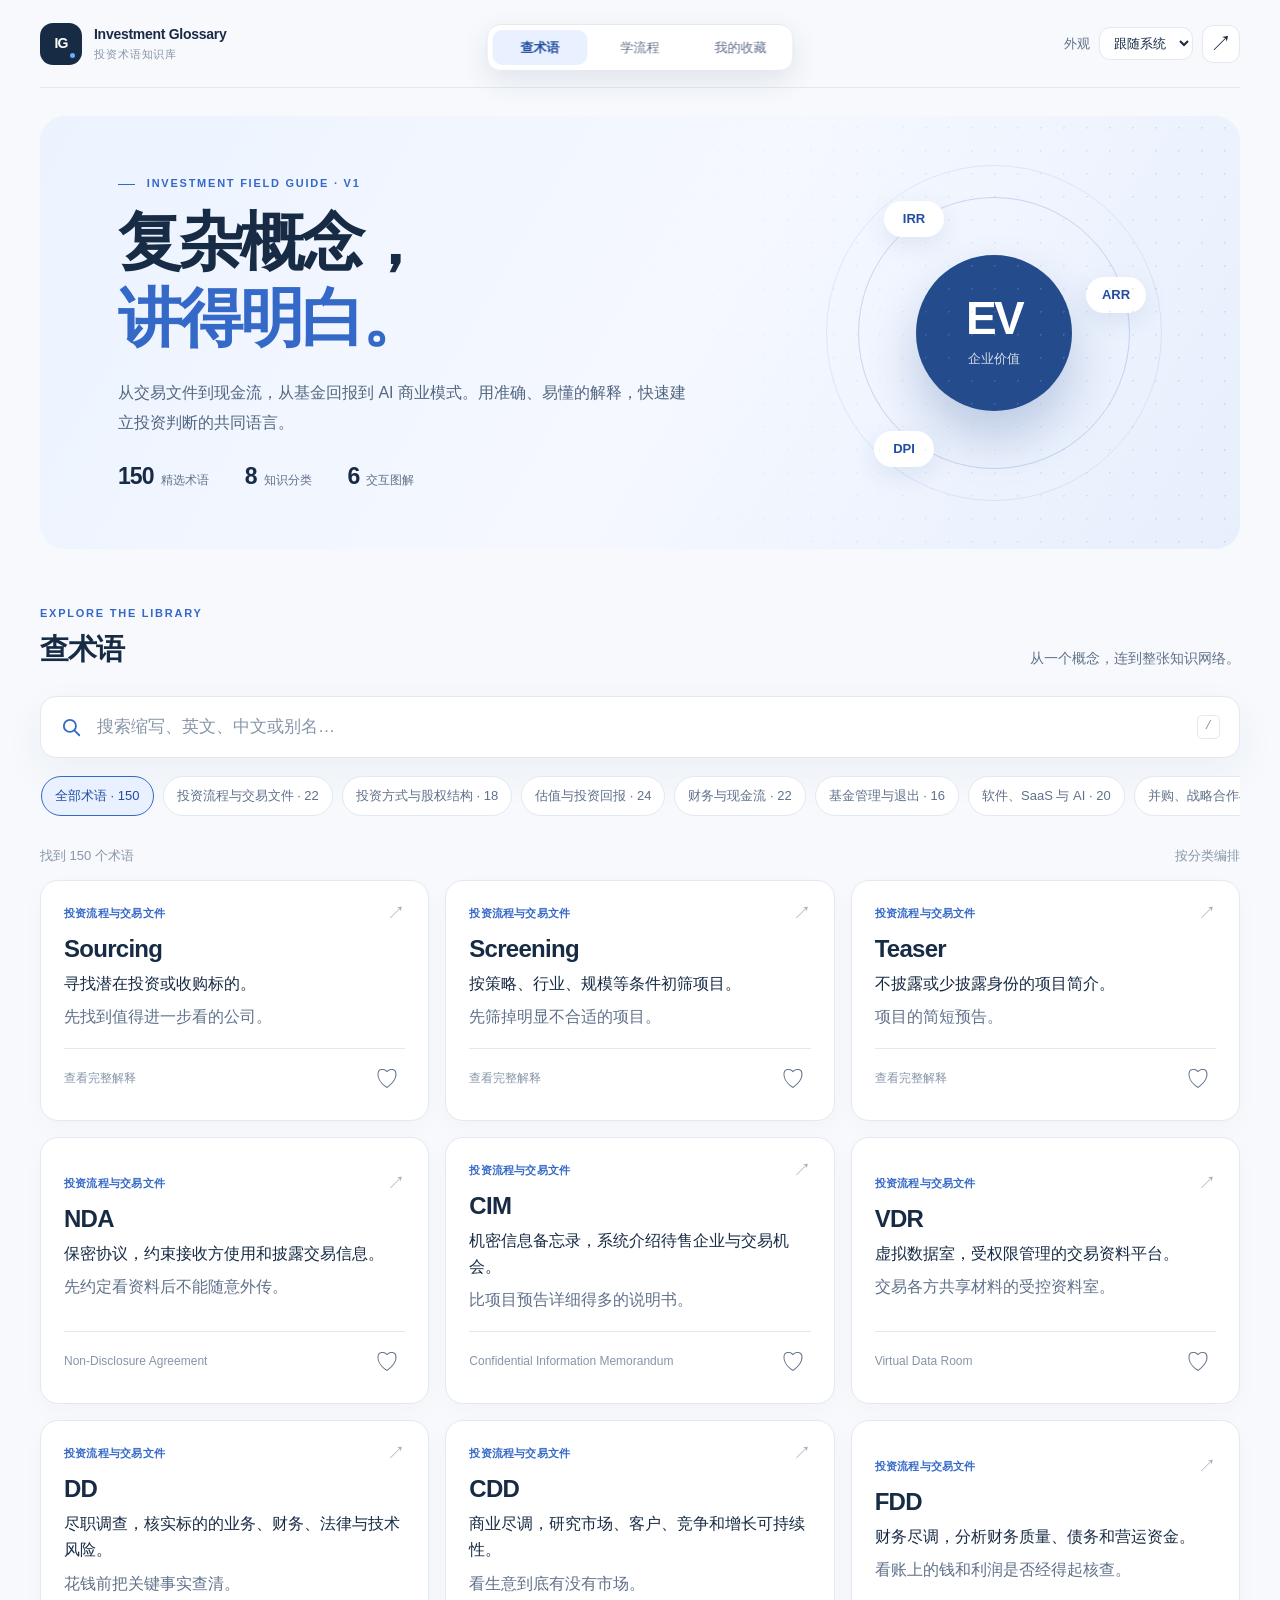
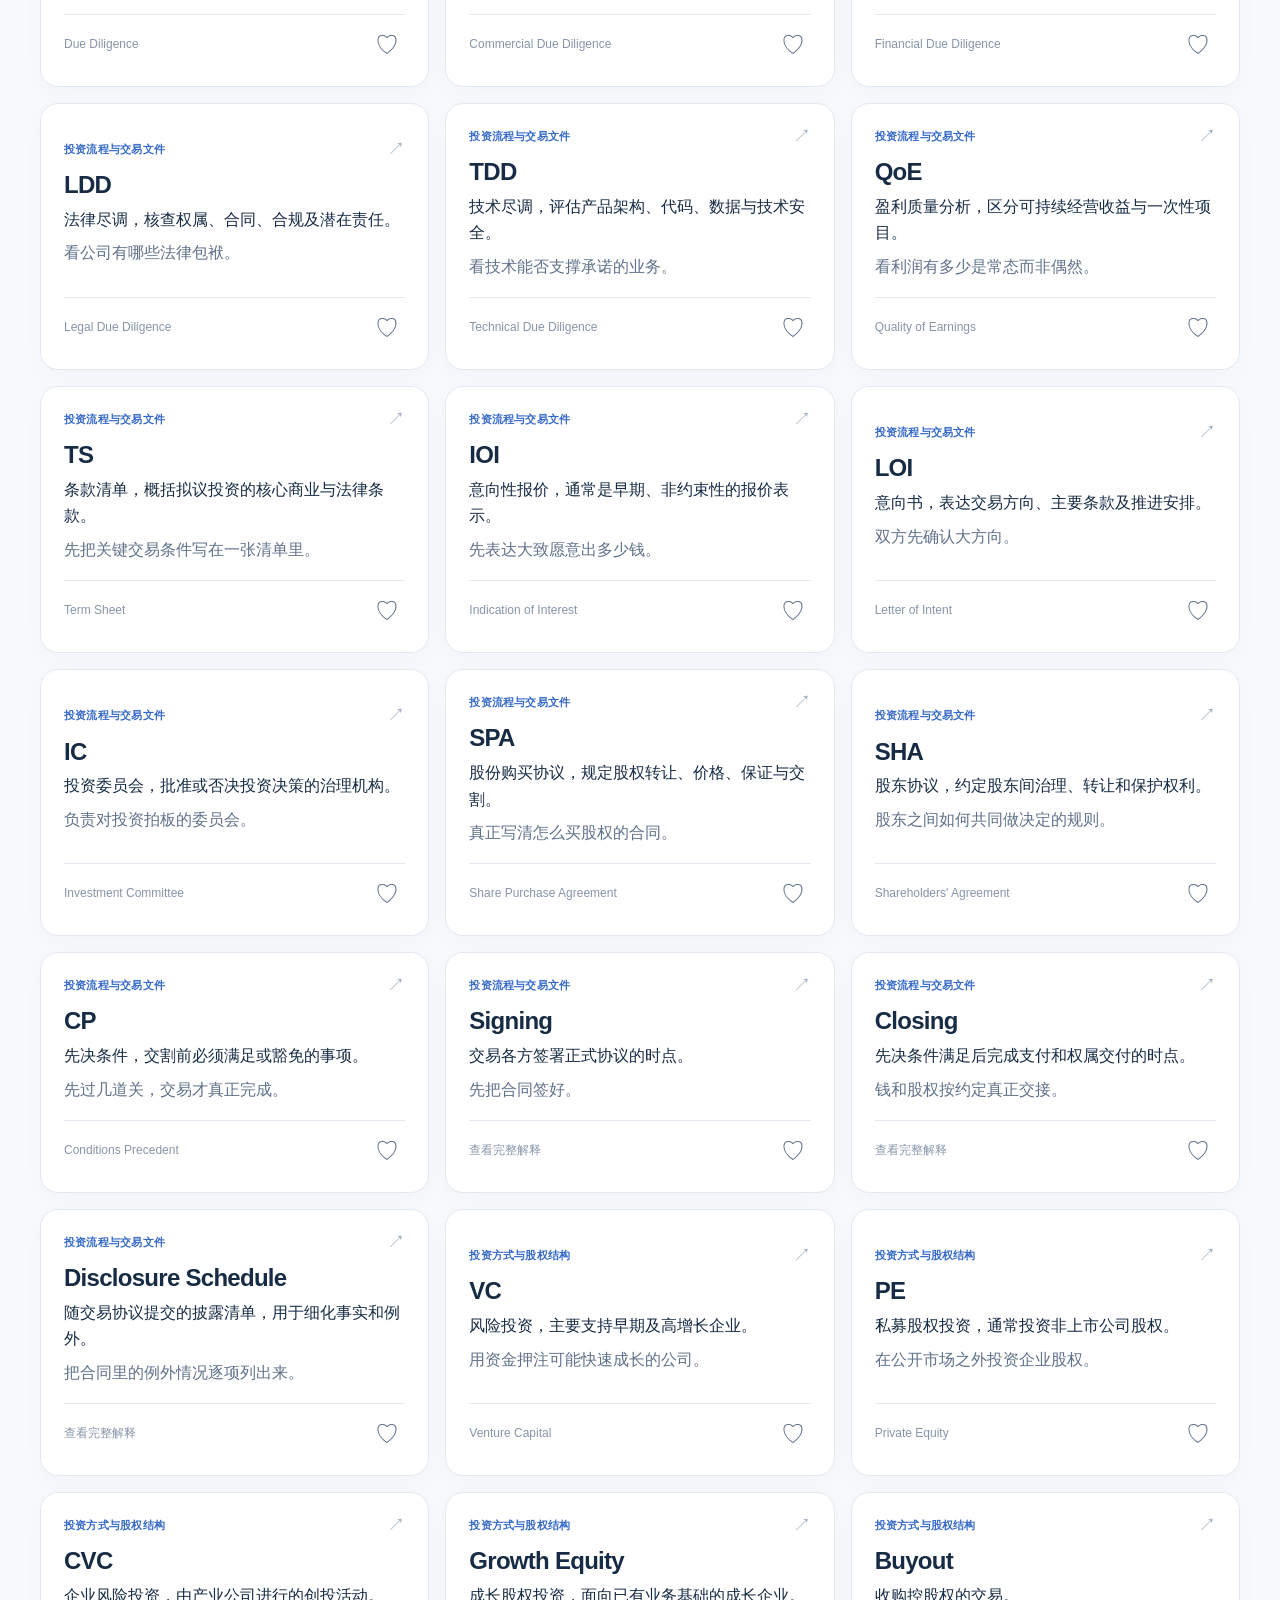
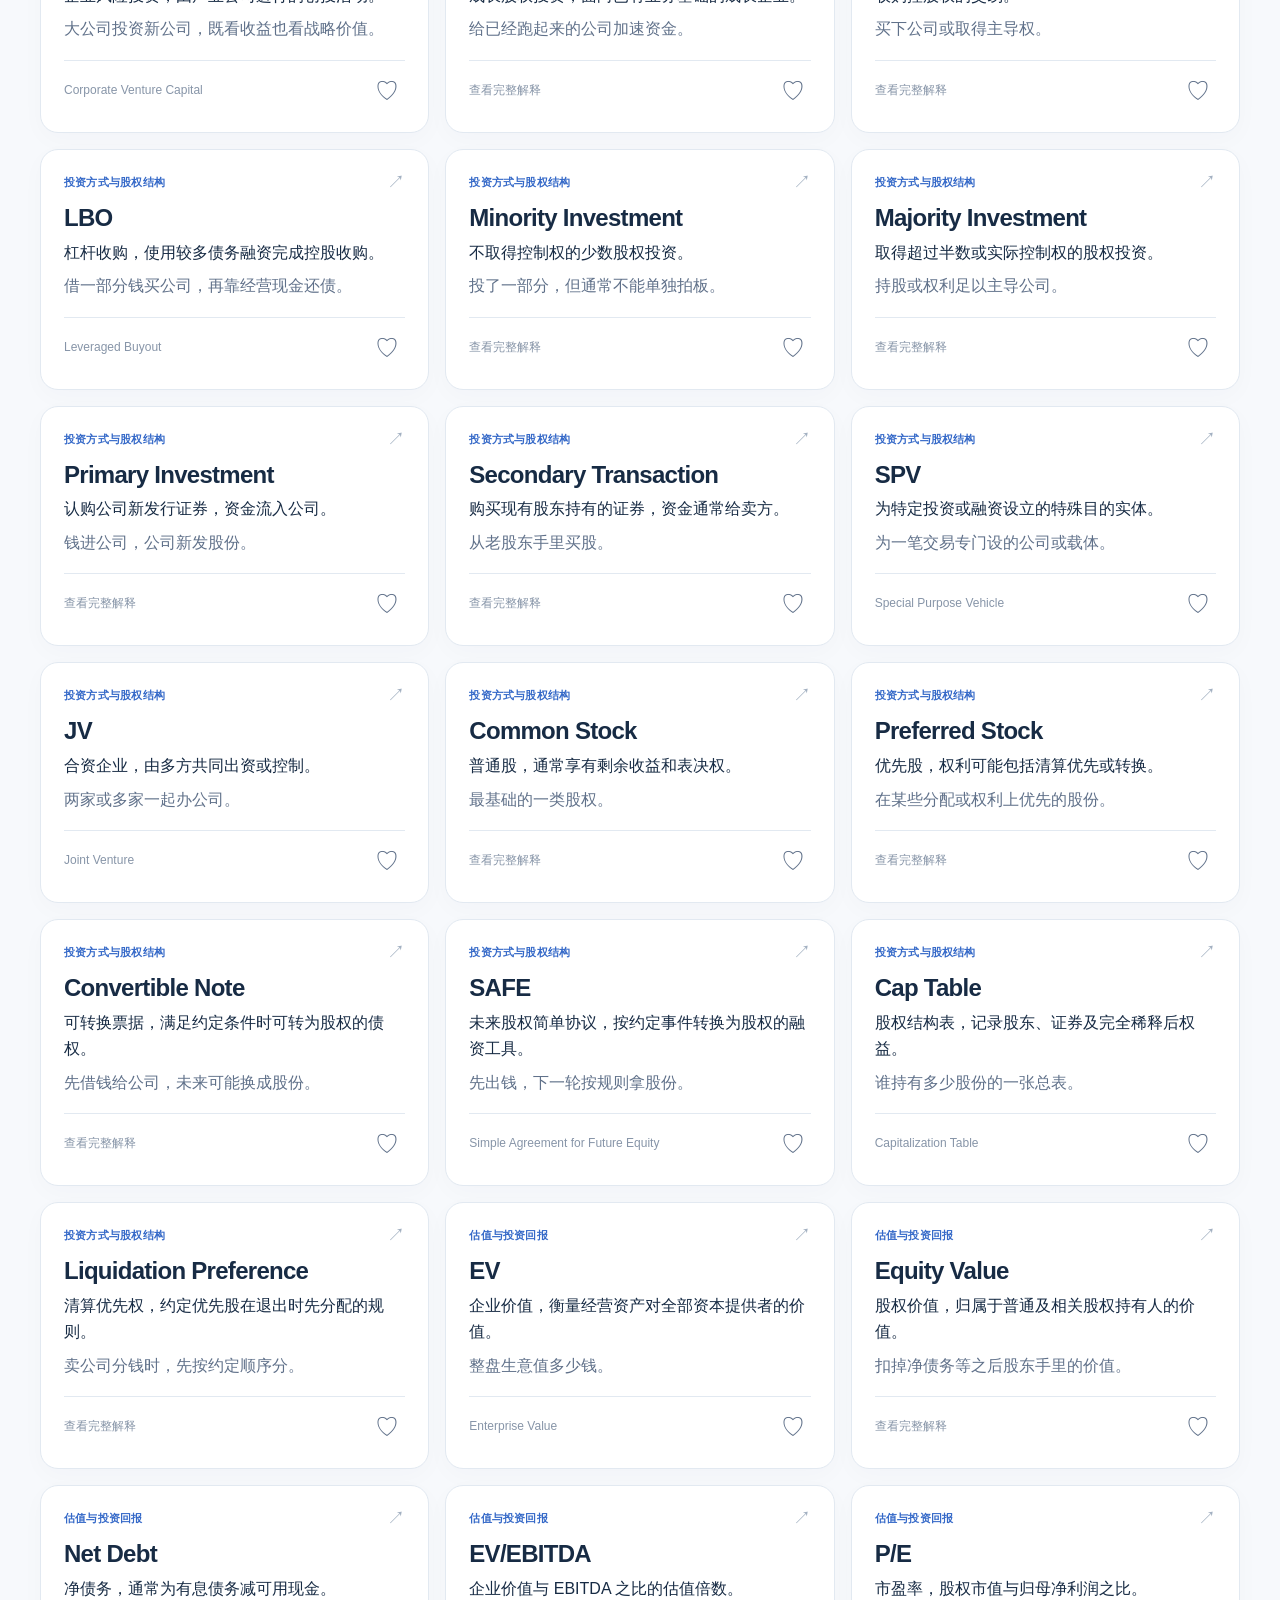
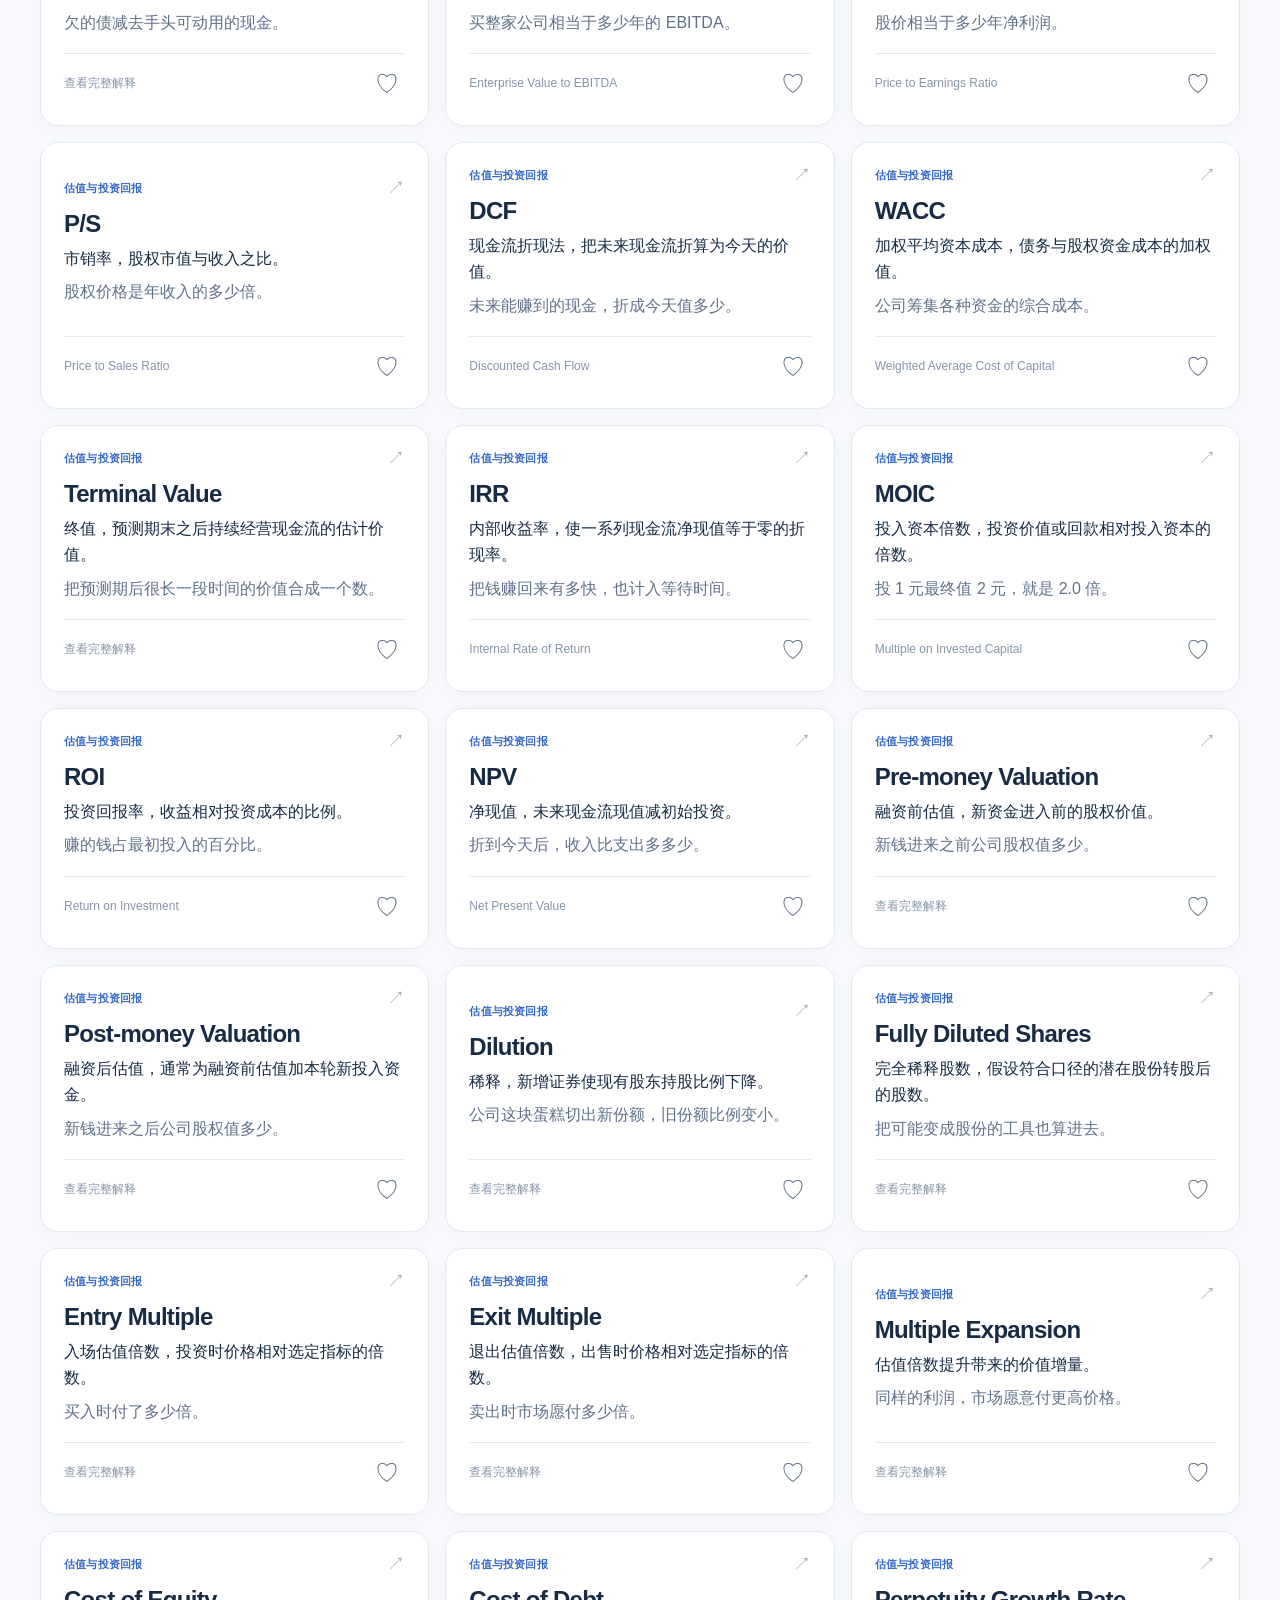
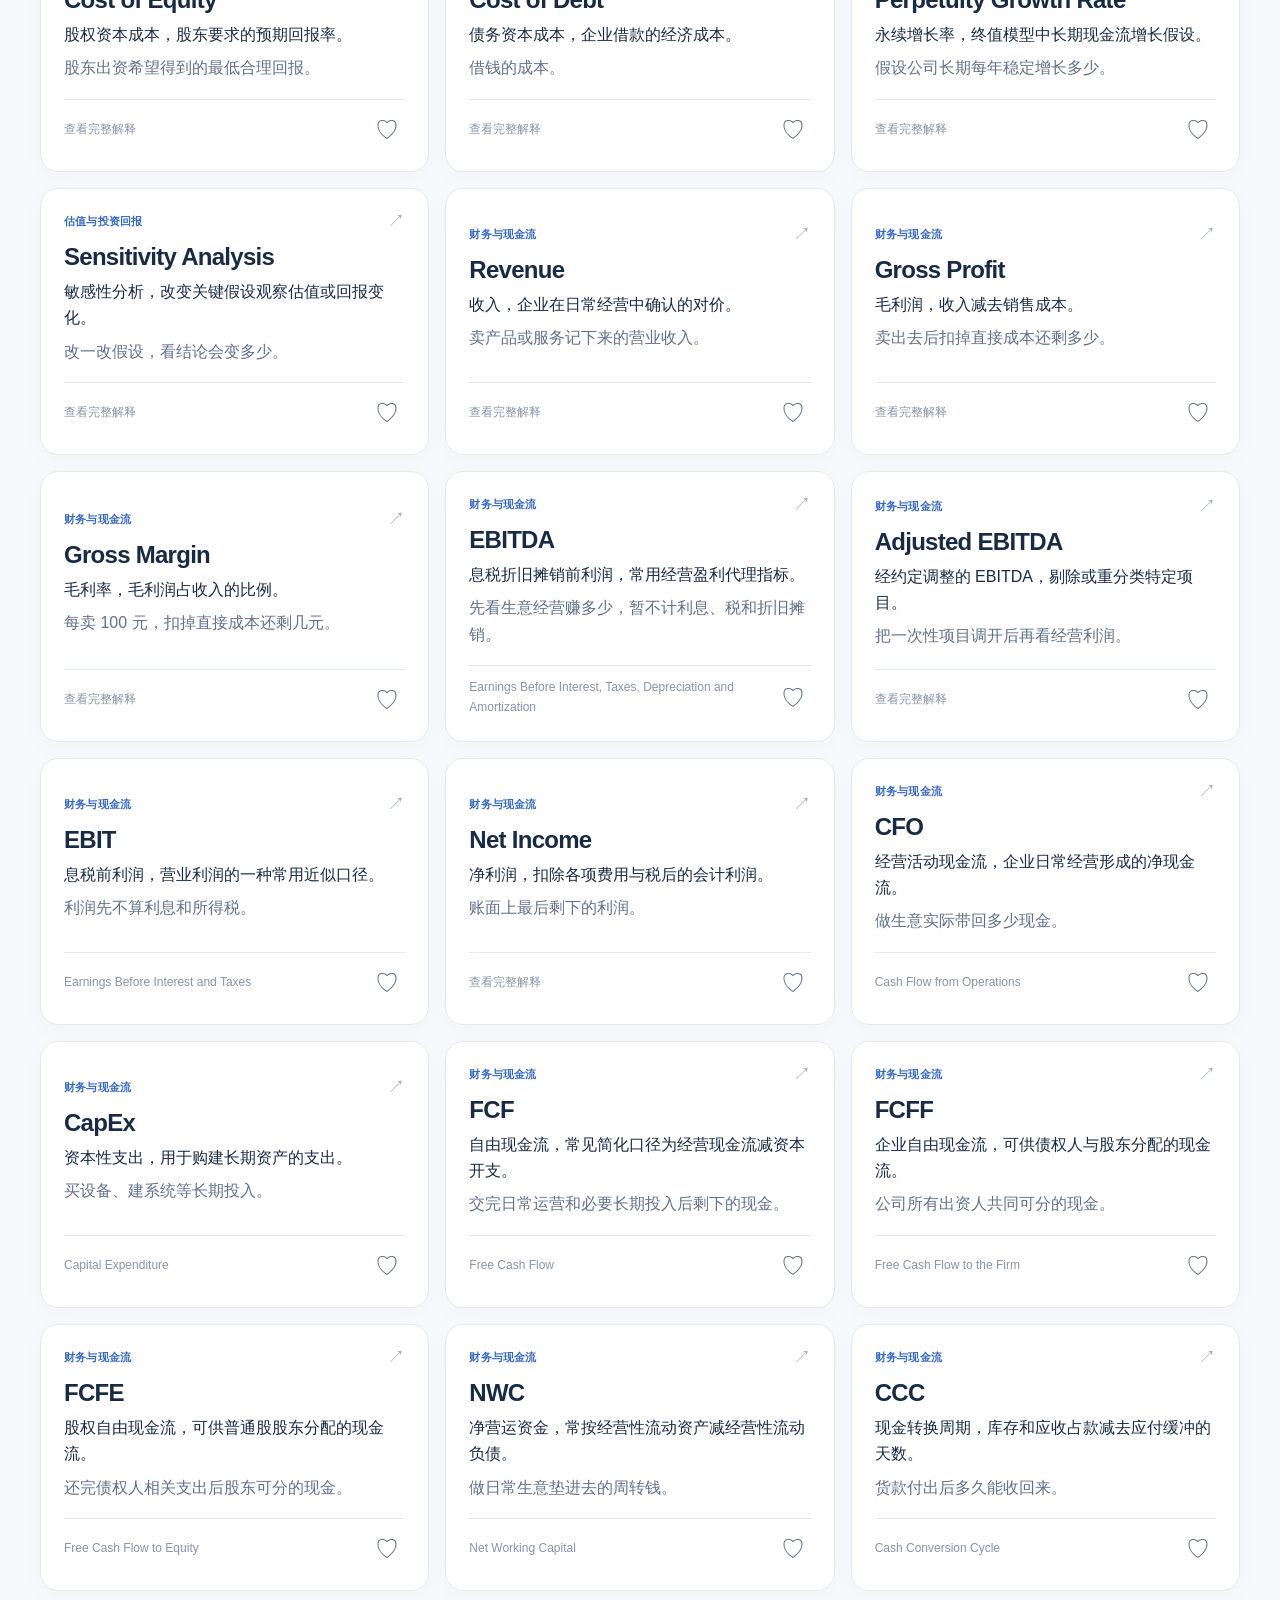
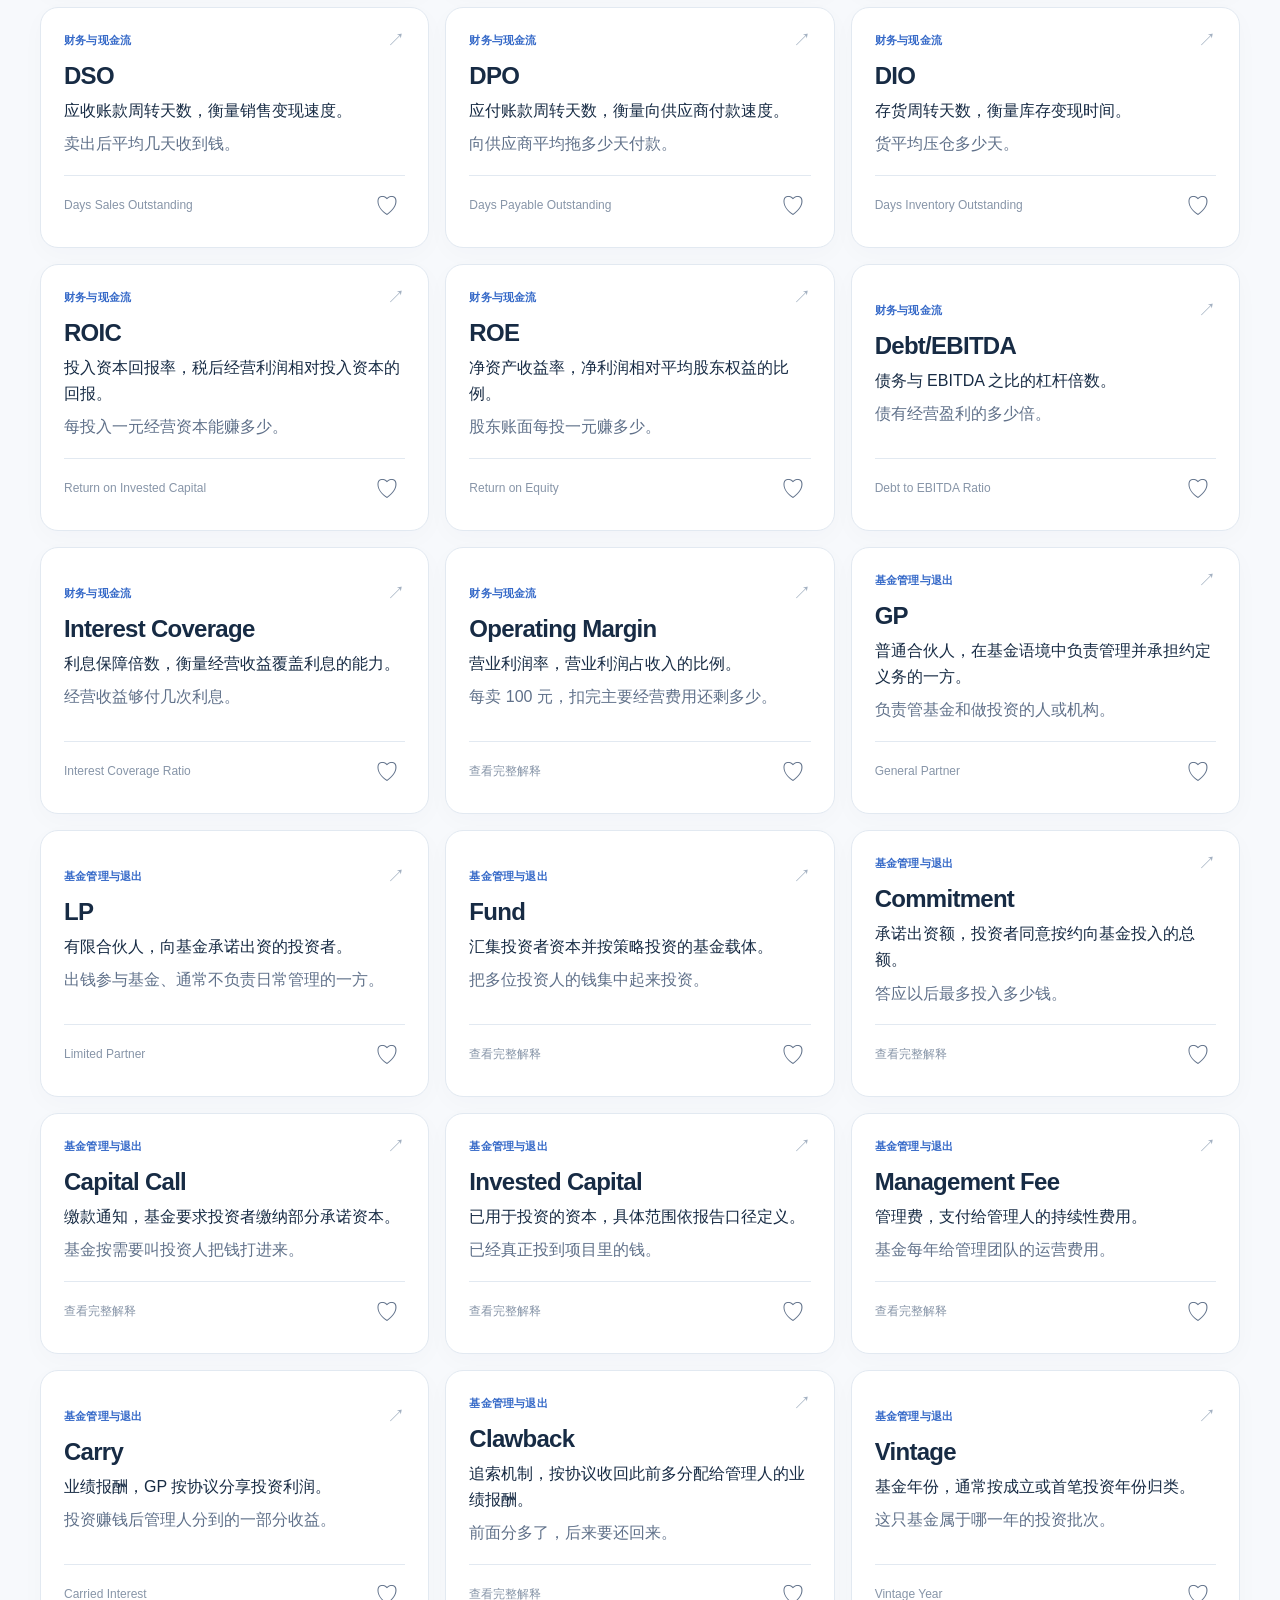
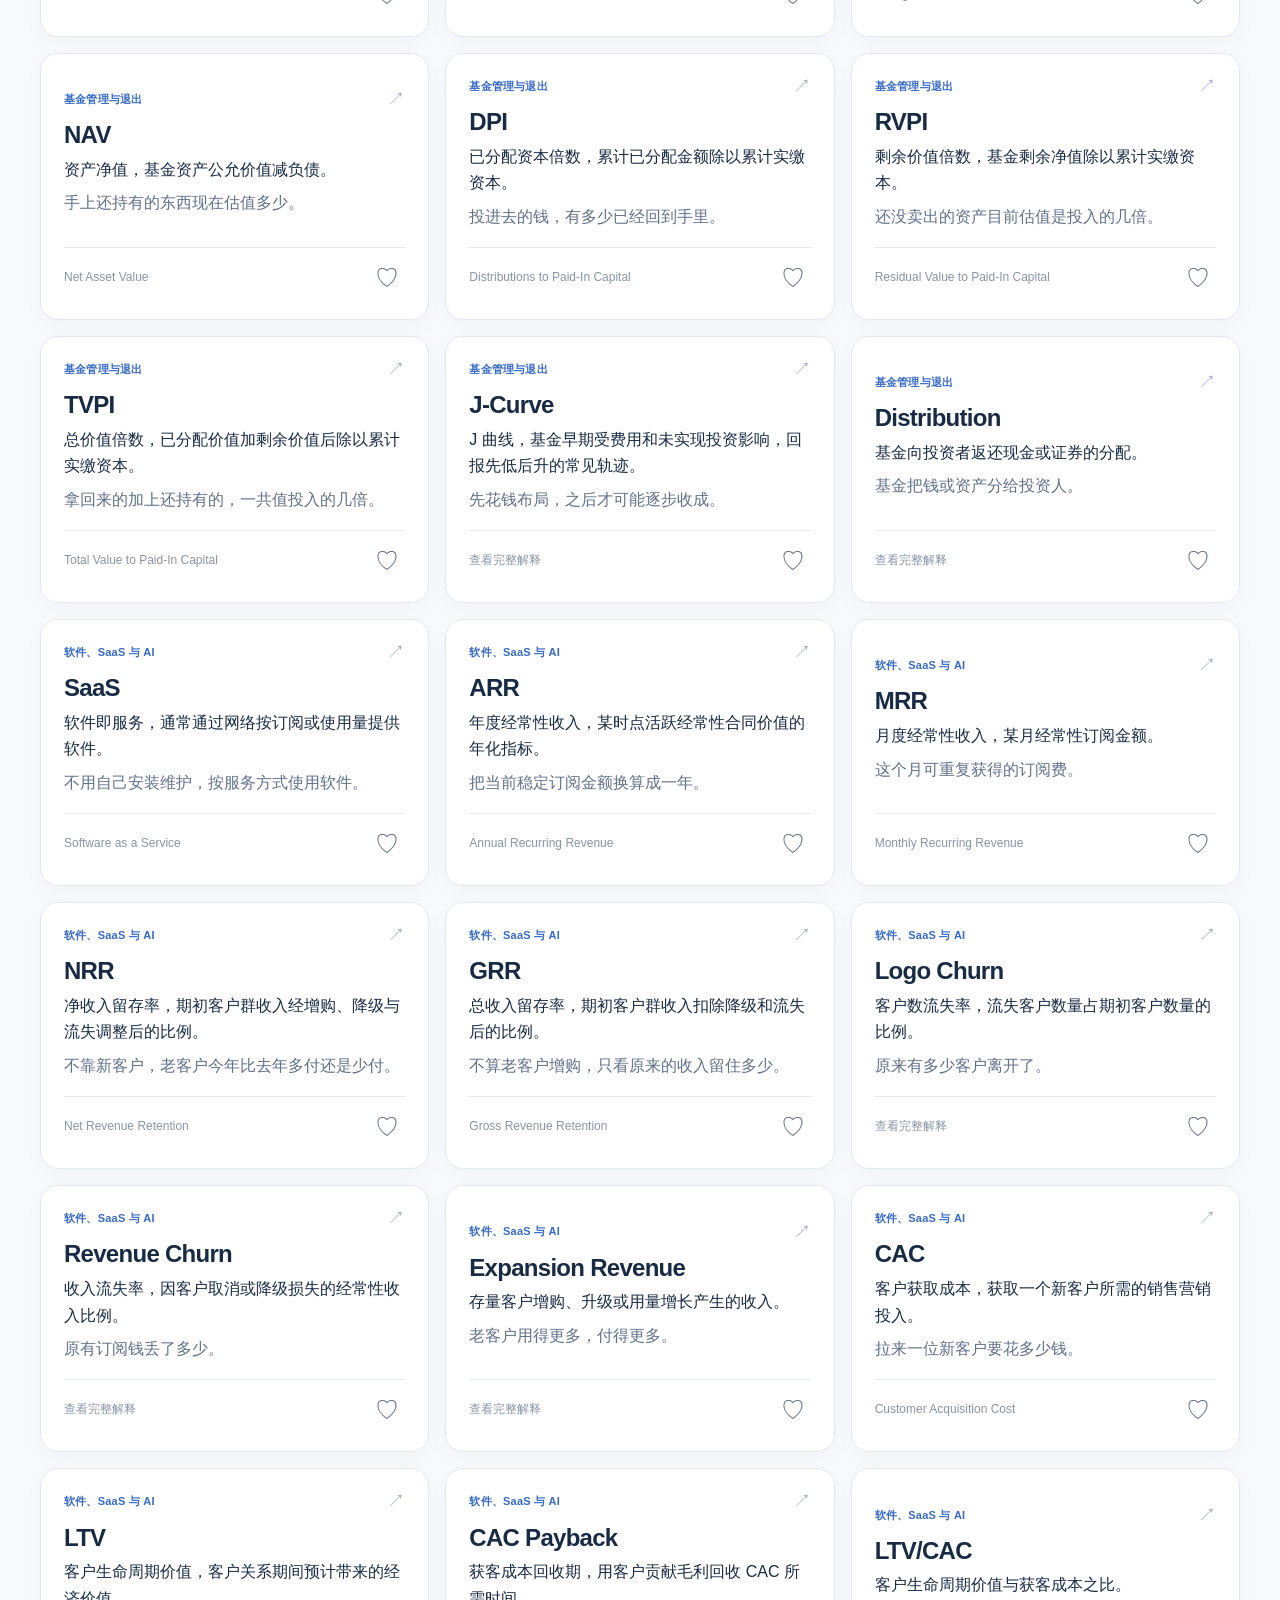
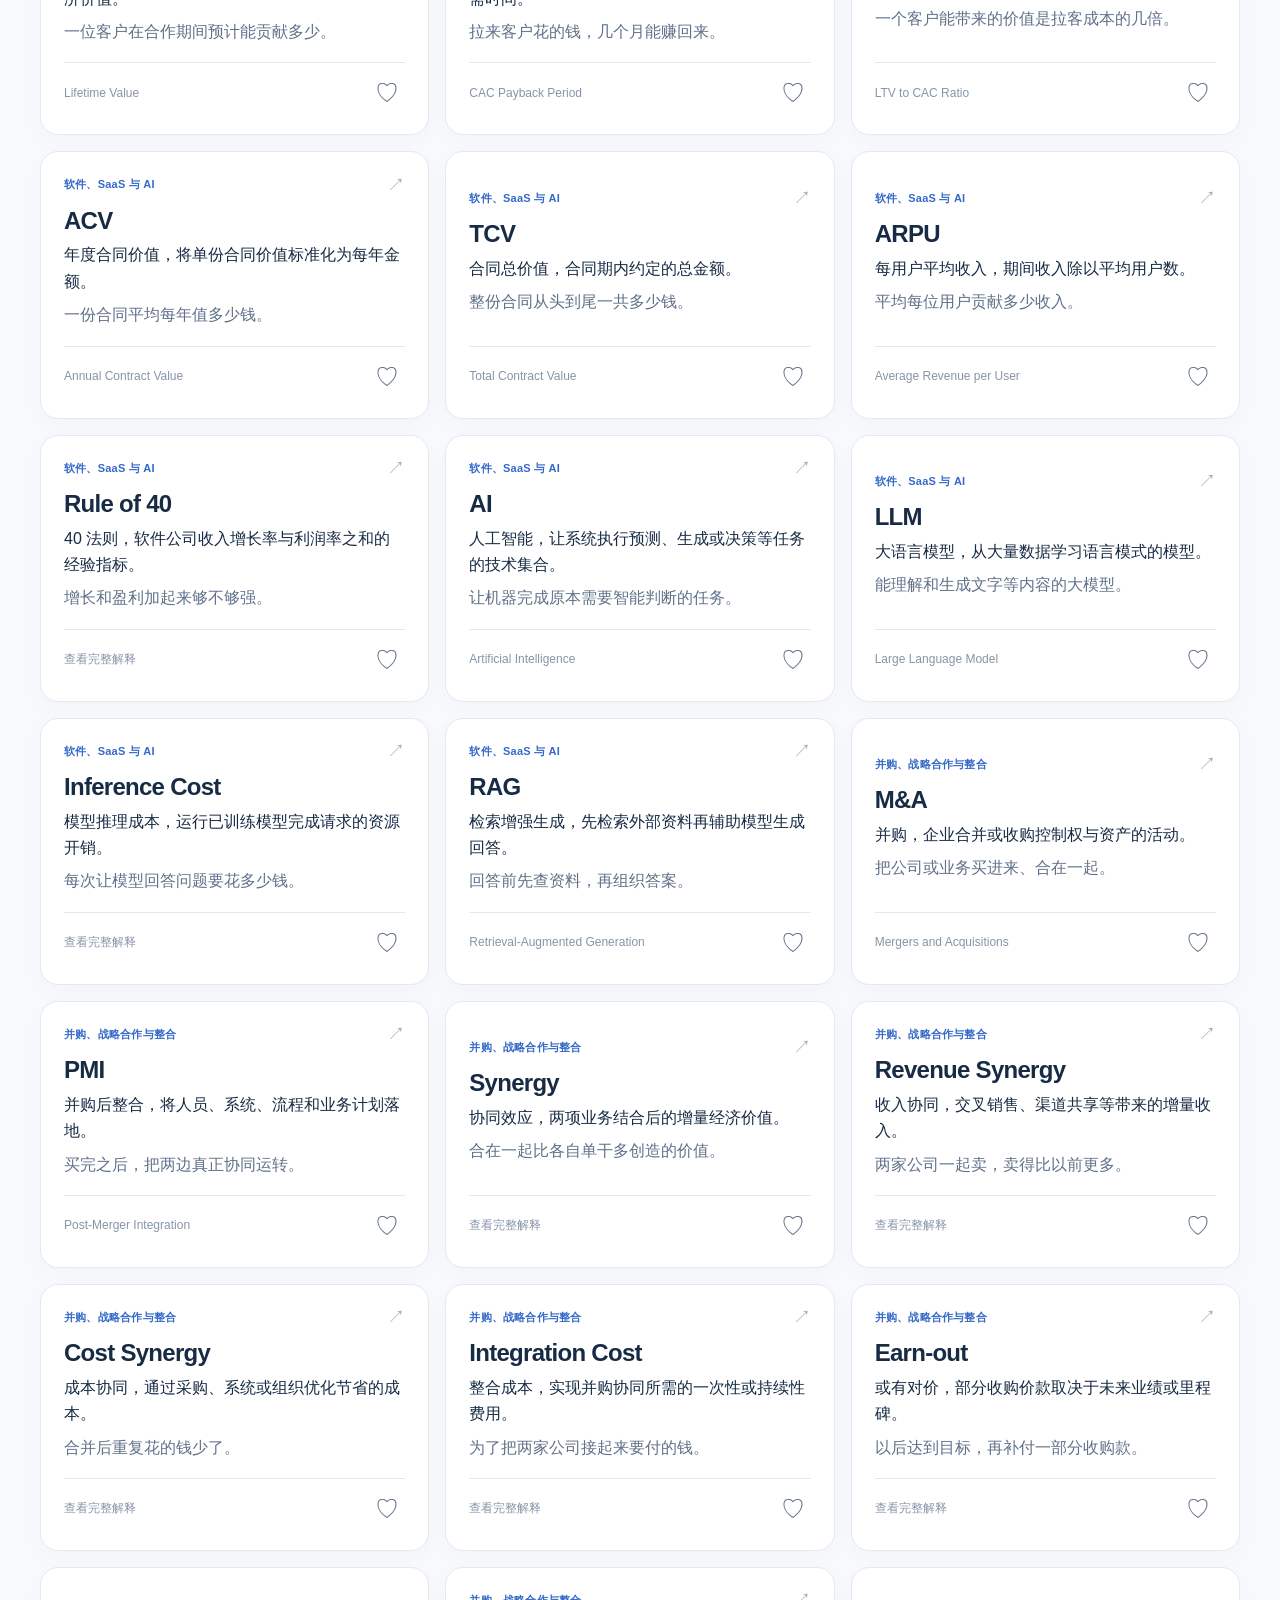
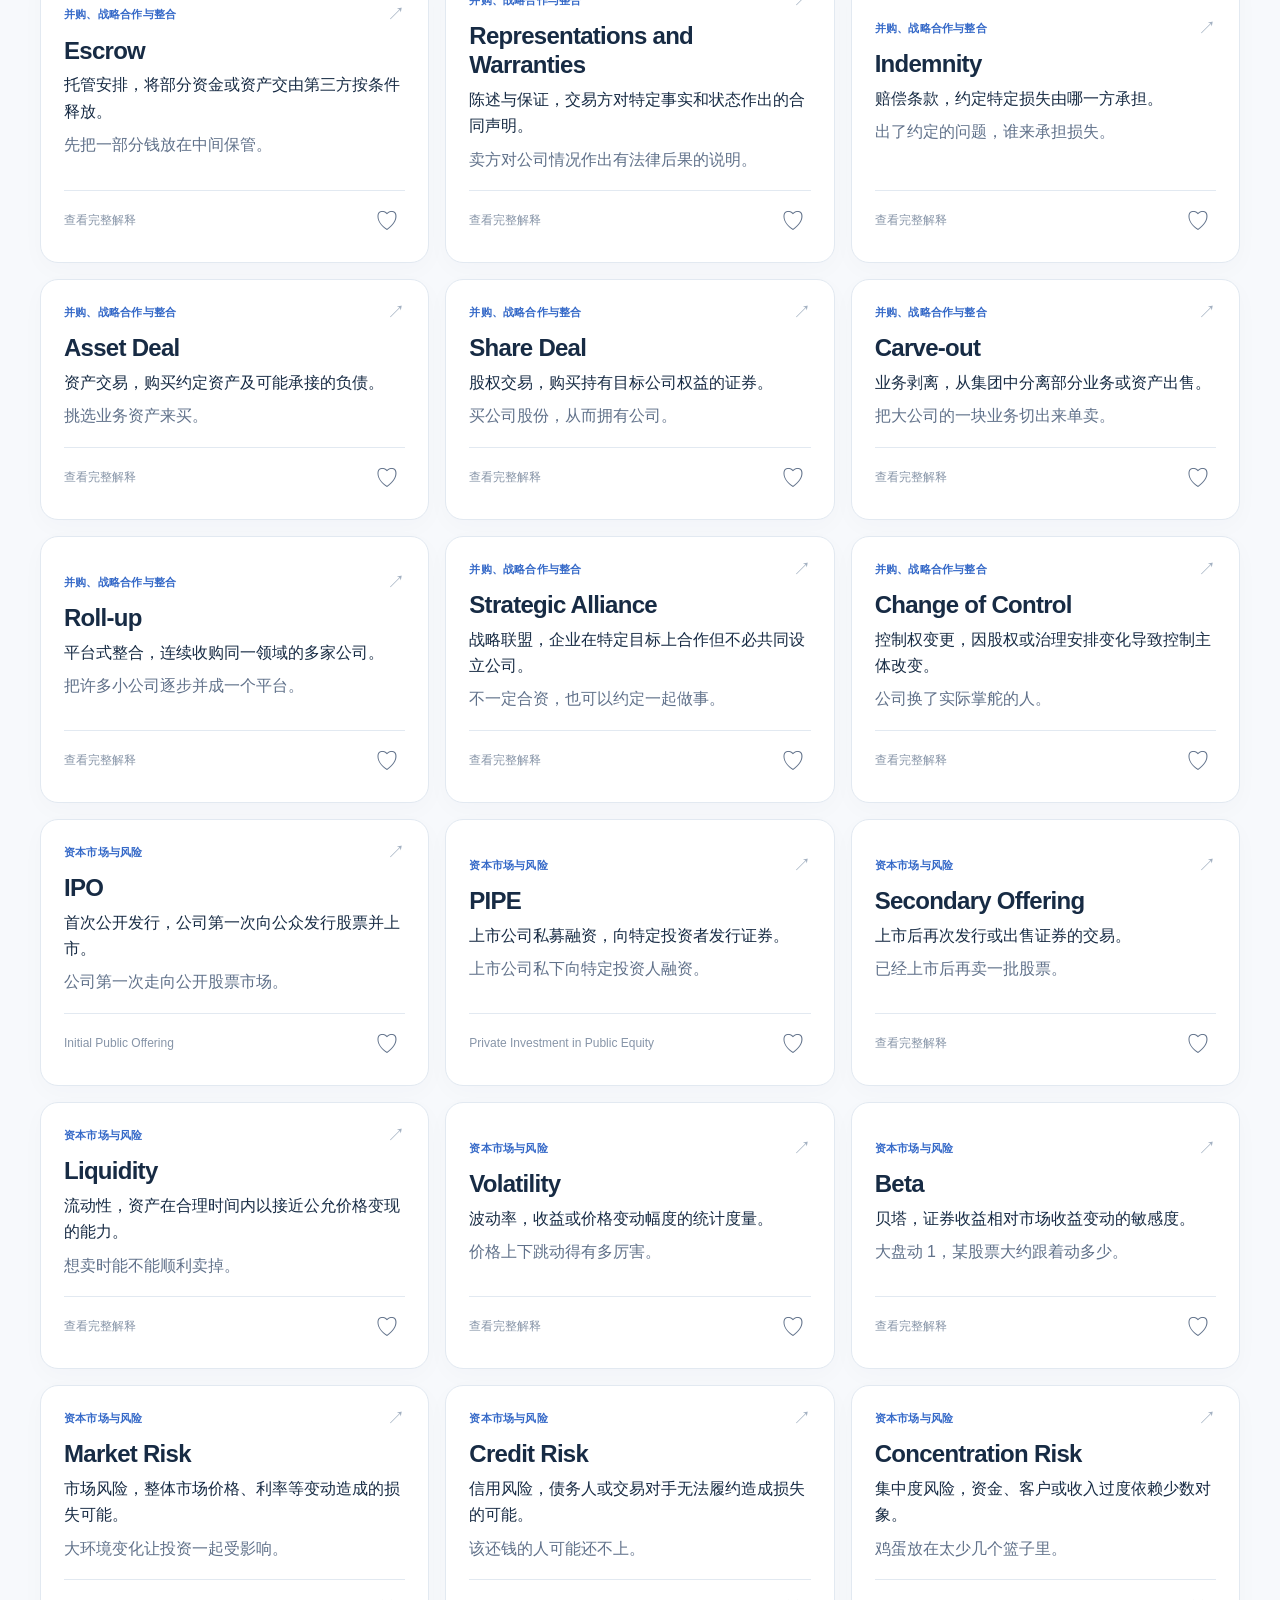
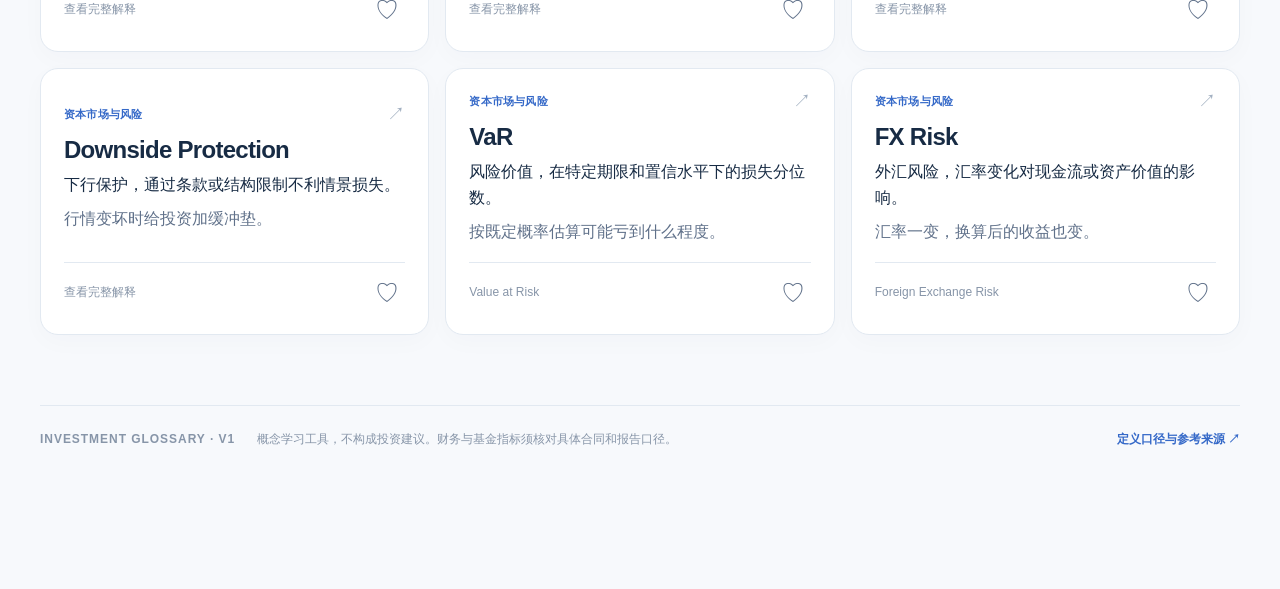
==== index.html @ e1cc48f1 "Build investment glossary v1" ====
<!doctype html>
<html lang="zh-CN">
<head>
  <meta charset="utf-8">
  <meta name="viewport" content="width=device-width, initial-scale=1, viewport-fit=cover">
  <meta name="theme-color" content="#f7f9fc">
  <meta name="apple-mobile-web-app-capable" content="yes">
  <meta name="apple-mobile-web-app-title" content="投资术语">
  <meta name="apple-mobile-web-app-status-bar-style" content="default">
  <meta name="description" content="150 个常用投资术语、8 个分类与 6 张交互式图解。离线也能查阅的投资知识手册。">
  <meta name="color-scheme" content="light dark">
  <link rel="icon" href="./assets/icon.svg" type="image/svg+xml">
  <link rel="manifest" href="./manifest.webmanifest">
  <link rel="apple-touch-icon" href="./assets/icon-192.png">
  <link rel="stylesheet" href="./styles.css">
  <title>Investment Glossary｜投资术语知识库</title>
  <script src="./diagrams.js" defer></script>
  <script src="./app.js" defer></script>
</head>
<body>
  <a class="skip-link" href="#main-content">跳到主要内容</a>
  <div class="site-shell">
    <header class="site-header">
      <div class="brand" aria-label="Investment Glossary">
        <span class="brand-mark" aria-hidden="true">IG<span class="brand-mark-dot"></span></span>
        <span class="brand-copy"><strong>Investment Glossary</strong><small>投资术语知识库</small></span>
      </div>
      <div class="header-actions">
        <label class="theme-label" for="theme-select">外观</label>
        <select id="theme-select" aria-label="外观模式">
          <option value="system">跟随系统</option>
          <option value="light">浅色</option>
          <option value="dark">深色</option>
        </select>
        <button id="install-btn" class="icon-button install-btn" type="button" aria-label="安装到主屏幕" title="安装到主屏幕">↗</button>
      </div>
    </header>

    <main id="main-content">
      <section id="discover-view" class="view" aria-labelledby="discover-title">
        <div class="hero">
          <div class="hero-copy">
            <p class="eyebrow"><span class="eyebrow-line"></span> INVESTMENT FIELD GUIDE · V1</p>
            <h1 id="discover-title">复杂概念，<br><em>讲得明白。</em></h1>
            <p class="hero-lede">从交易文件到现金流，从基金回报到 AI 商业模式。用准确、易懂的解释，快速建立投资判断的共同语言。</p>
            <div class="hero-metrics" aria-label="知识库内容">
              <span><strong id="hero-term-count">150</strong><small>精选术语</small></span>
              <span><strong>8</strong><small>知识分类</small></span>
              <span><strong>6</strong><small>交互图解</small></span>
            </div>
          </div>
          <div class="hero-graphic" aria-hidden="true">
            <div class="orbit orbit-one"></div><div class="orbit orbit-two"></div>
            <div class="graphic-center"><span>EV</span><small>企业价值</small></div>
            <span class="graphic-pill pill-one">IRR</span><span class="graphic-pill pill-two">ARR</span><span class="graphic-pill pill-three">DPI</span>
          </div>
        </div>

        <div class="section-heading search-heading"><div><p class="eyebrow">EXPLORE THE LIBRARY</p><h2>查术语</h2></div><p>从一个概念，连到整张知识网络。</p></div>
        <div class="search-box">
          <svg viewBox="0 0 24 24" aria-hidden="true"><circle cx="10.8" cy="10.8" r="6.6"></circle><path d="m16 16 5 5"></path></svg>
          <label class="sr-only" for="search-input">搜索缩写、英文、中文或别名</label>
          <input id="search-input" type="search" inputmode="search" autocomplete="off" placeholder="搜索缩写、英文、中文或别名…">
          <kbd class="search-shortcut">/</kbd>
        </div>
        <div id="category-chips" class="chip-row" role="group" aria-label="按分类筛选"></div>
        <div class="result-bar"><span id="result-count" aria-live="polite">加载词库中…</span><span id="sort-label">按分类编排</span></div>
        <div id="term-grid" class="term-grid"></div>
        <div id="empty-state" class="empty-state" hidden><span aria-hidden="true">⌕</span><h3>还没有匹配的术语</h3><p>试试英文缩写、完整名称，或换一个分类。</p><button id="clear-search" type="button" class="text-button">清除筛选</button></div>
      </section>

      <section id="learn-view" class="view" aria-labelledby="learn-title" hidden>
        <div class="view-intro"><p class="eyebrow">VISUAL LEARNING</p><h1 id="learn-title">用图，<em>看懂投资。</em></h1><p>六张可交互图解，把流程、结构和公式放到真实决策场景中。点击蓝色节点可直接阅读术语。</p></div>
        <div class="learning-panel">
          <div class="panel-heading"><div><p class="eyebrow">A LITTLE EVERY DAY</p><h2>本次推荐 5 个</h2></div><button id="refresh-recs" class="text-button" type="button">换一组 ↗</button></div>
          <p id="progress-copy" class="progress-copy" aria-live="polite"></p>
          <div class="progress-track" role="progressbar" aria-label="已掌握术语进度" aria-valuemin="0" aria-valuemax="150" aria-valuenow="0"><span id="progress-fill"></span></div>
          <div id="recommendations" class="recommendations"></div>
        </div>
        <div class="section-heading diagram-heading"><div><p class="eyebrow">THE BIG PICTURE</p><h2>六张结构图解</h2></div><p>蓝色节点可点，示例数据均为演示。</p></div>
        <div id="diagram-grid" class="diagram-grid"></div>
      </section>

      <section id="saved-view" class="view" aria-labelledby="saved-title" hidden>
        <div class="view-intro compact"><p class="eyebrow">YOUR READING DESK</p><h1 id="saved-title">我的<em>收藏。</em></h1><p>把重要概念留在手边。收藏与学习进度只保存在当前浏览器。</p></div>
        <div class="search-box saved-search"><svg viewBox="0 0 24 24" aria-hidden="true"><circle cx="10.8" cy="10.8" r="6.6"></circle><path d="m16 16 5 5"></path></svg><label class="sr-only" for="saved-search-input">搜索已收藏术语</label><input id="saved-search-input" type="search" placeholder="搜索已收藏术语…"></div>
        <div class="result-bar"><span id="saved-count" aria-live="polite"></span><span>本机保存</span></div>
        <div id="saved-grid" class="term-grid"></div>
        <div id="saved-empty" class="empty-state" hidden><span aria-hidden="true">♡</span><h3>收藏夹还是空的</h3><p>遇到想反复查阅的概念，点卡片上的收藏按钮即可。</p><button id="explore-terms" type="button" class="text-button">去查术语 →</button></div>
      </section>
    </main>

    <footer class="site-footer"><span>INVESTMENT GLOSSARY · V1</span><p>概念学习工具，不构成投资建议。财务与基金指标须核对具体合同和报告口径。</p><a href="./sources.html">定义口径与参考来源 ↗</a></footer>
  </div>

  <nav class="bottom-nav" aria-label="主导航">
    <button type="button" data-view="discover" aria-current="page"><span class="nav-icon" aria-hidden="true">⌕</span><span>查术语</span></button>
    <button type="button" data-view="learn"><span class="nav-icon" aria-hidden="true">◇</span><span>学流程</span></button>
    <button type="button" data-view="saved"><span class="nav-icon" aria-hidden="true">♡</span><span>我的收藏</span></button>
  </nav>

  <dialog id="term-dialog" aria-labelledby="dialog-term">
    <div class="dialog-frame">
      <div class="dialog-top"><span id="dialog-category" class="dialog-category"></span><button id="dialog-close" type="button" class="icon-button close-button" aria-label="关闭词条详情">×</button></div>
      <div id="dialog-body"></div>
    </div>
  </dialog>
  <div id="toast" class="toast" role="status" aria-live="polite"></div>
  <noscript><p class="no-script">本知识库需要启用 JavaScript 才能搜索和浏览词条。</p></noscript>
</body>
</html>
---- styles.css ----
:root {
  color-scheme: light;
  --page: #f7f9fc;
  --surface: #ffffff;
  --surface-soft: #f2f5fa;
  --ink: #172b44;
  --muted: #60718a;
  --faint: #8795a8;
  --line: #e2e9f1;
  --blue: #3569c8;
  --blue-deep: #224e9f;
  --blue-soft: #e9f0ff;
  --shadow: 0 16px 42px rgba(36, 65, 105, .055);
  --nav-bg: rgba(255, 255, 255, .94);
}
* { box-sizing: border-box; }
html { scroll-behavior: smooth; }
body { margin: 0; min-width: 320px; overflow-x: clip; background: var(--page); color: var(--ink); font: 16px/1.65 -apple-system, BlinkMacSystemFont, "Segoe UI", "PingFang SC", "Microsoft YaHei", sans-serif; }
button, input, select { font: inherit; }
button { cursor: pointer; }
button:focus-visible, a:focus-visible, input:focus-visible, select:focus-visible, [role="button"]:focus-visible { outline: 3px solid #7ca9ff; outline-offset: 3px; }
a { color: var(--blue); }
em { color: var(--blue); font-style: normal; }
[hidden] { display: none !important; }
.sr-only { position: absolute; width: 1px; height: 1px; padding: 0; margin: -1px; overflow: hidden; clip: rect(0,0,0,0); white-space: nowrap; border: 0; }
.skip-link { position: absolute; z-index: 100; top: -70px; left: 20px; background: var(--surface); padding: 12px 18px; border-radius: 12px; }
.skip-link:focus { top: 12px; }
.site-shell { width: min(100% - 64px, 1200px); margin: 0 auto; }
.site-header { height: 88px; display: flex; justify-content: space-between; align-items: center; gap: 16px; border-bottom: 1px solid var(--line); }
.brand { display: flex; align-items: center; gap: 12px; white-space: nowrap; }
.brand-mark { width: 42px; height: 42px; display: inline-flex; position: relative; justify-content: center; align-items: center; border-radius: 13px; background: var(--ink); color: #fff; font-size: 14px; font-weight: 800; letter-spacing: -.06em; }
.brand-mark-dot { position: absolute; bottom: 7px; right: 7px; width: 5px; height: 5px; border-radius: 50%; background: #75a7ff; }
.brand-copy { display: flex; flex-direction: column; line-height: 1.2; }
.brand-copy strong { font-size: 14px; letter-spacing: -.02em; }
.brand-copy small { margin-top: 5px; font-size: 11px; color: var(--faint); letter-spacing: .08em; }
.header-actions { display: flex; align-items: center; gap: 9px; }
.theme-label { color: var(--muted); font-size: 13px; }
#theme-select { color: var(--ink); background: var(--surface); border: 1px solid var(--line); border-radius: 11px; padding: 7px 10px; font-size: 13px; }
.icon-button { display: inline-grid; place-items: center; width: 38px; height: 38px; border: 1px solid var(--line); border-radius: 11px; background: var(--surface); color: var(--ink); }
.install-btn { font-size: 22px; line-height: 1; }
.hero { min-height: 380px; margin-top: 28px; padding: 58px 6.5%; border-radius: 25px; overflow: hidden; position: relative; display: flex; align-items: center; background: linear-gradient(120deg, #ecf3ff 0%, #f5f8ff 53%, #e7effd 100%); }
.hero:after { content: ""; position: absolute; inset: 0; opacity: .35; pointer-events: none; background-image: radial-gradient(#9eb8e0 1px, transparent 1px); background-size: 23px 23px; mask-image: linear-gradient(90deg, transparent 45%, black); }
.hero-copy { position: relative; z-index: 2; max-width: 590px; }
.eyebrow { color: var(--blue); font-size: 11px; font-weight: 800; letter-spacing: .16em; margin: 0 0 13px; }
.eyebrow-line { display: inline-block; width: 17px; height: 1px; background: currentColor; vertical-align: middle; margin-right: 7px; }
h1, h2, h3, p { overflow-wrap: anywhere; }
h1 { margin: 0; font-size: clamp(38px, 5vw, 66px); line-height: 1.18; font-weight: 780; letter-spacing: -.045em; }
.hero-lede { max-width: 570px; margin: 22px 0 28px; color: #536780; line-height: 1.85; }
.hero-metrics { display: flex; gap: 36px; }
.hero-metrics span { display: flex; align-items: baseline; gap: 7px; }
.hero-metrics strong { font-size: 23px; line-height: 1; letter-spacing: -.04em; }
.hero-metrics small { color: var(--muted); font-size: 12px; }
.hero-graphic { width: 300px; height: 300px; position: absolute; right: 8%; top: 50%; transform: translateY(-50%); }
.orbit { position: absolute; border: 1px solid rgba(59, 104, 184, .23); border-radius: 50%; inset: 14px; }
.orbit-two { inset: -18px; opacity: .48; }
.graphic-center { position: absolute; inset: 72px; display: flex; flex-direction: column; align-items: center; justify-content: center; border-radius: 50%; background: #244c8d; color: #fff; box-shadow: 0 28px 50px rgba(31, 73, 142, .24); }
.graphic-center span { font-size: 46px; line-height: 1; font-weight: 800; letter-spacing: -.06em; }
.graphic-center small { margin-top: 7px; font-size: 13px; opacity: .8; }
.graphic-pill { position: absolute; display: grid; place-items: center; min-width: 60px; height: 36px; padding: 0 12px; border-radius: 20px; background: var(--surface); color: var(--blue-deep); font-size: 13px; font-weight: 800; box-shadow: 0 8px 24px rgba(44, 76, 133, .1); }
.pill-one { top: 18px; left: 40px; } .pill-two { top: 94px; right: -2px; } .pill-three { bottom: 16px; left: 30px; }
.section-heading { display: flex; justify-content: space-between; align-items: end; gap: 20px; margin: 55px 0 22px; }
.section-heading .eyebrow { margin-bottom: 4px; }
.section-heading h2, .panel-heading h2 { margin: 0; font-size: 29px; letter-spacing: -.035em; }
.section-heading > p { color: var(--muted); margin: 0 0 4px; font-size: 14px; }
.search-box { min-height: 62px; display: flex; align-items: center; gap: 13px; padding: 0 19px; border: 1px solid var(--line); border-radius: 16px; background: var(--surface); box-shadow: var(--shadow); }
.search-box:focus-within { border-color: #8cadde; box-shadow: 0 0 0 4px rgba(80, 130, 220, .1); }
.search-box svg { width: 22px; flex: 0 0 22px; fill: none; stroke: var(--blue); stroke-width: 2; stroke-linecap: round; }
.search-box input { flex: 1; min-width: 0; border: 0; outline: 0; background: transparent; color: var(--ink); font-size: 17px; }
.search-box input::placeholder { color: var(--faint); }
.search-shortcut { border: 1px solid var(--line); border-radius: 5px; padding: 1px 7px; color: var(--faint); font-size: 12px; }
.chip-row { display: flex; gap: 9px; overflow-x: auto; padding: 18px 1px 8px; scrollbar-width: none; }
.chip-row::-webkit-scrollbar { display: none; }
.chip { flex: 0 0 auto; border: 1px solid var(--line); border-radius: 999px; padding: 8px 13px; background: var(--surface); color: var(--muted); font-size: 13px; white-space: nowrap; }
.chip:hover, .chip[aria-pressed="true"] { border-color: var(--blue); color: var(--blue-deep); background: var(--blue-soft); }
.result-bar { display: flex; justify-content: space-between; color: var(--faint); font-size: 13px; margin: 21px 0 14px; }
.term-grid { display: grid; grid-template-columns: repeat(3, minmax(0, 1fr)); gap: 16px; }
.term-card { min-width: 0; min-height: 184px; position: relative; display: flex; flex-direction: column; padding: 23px; border: 1px solid var(--line); border-radius: 18px; background: var(--surface); box-shadow: 0 7px 24px rgba(34, 62, 100, .025); transition: transform .18s, box-shadow .18s, border-color .18s; }
.term-card:hover { transform: translateY(-3px); box-shadow: var(--shadow); border-color: #c7d8ef; }
.card-main { display: block; width: 100%; flex: 1; text-align: left; border: 0; padding: 0; background: none; color: inherit; }
.card-top { display: flex; align-items: center; justify-content: space-between; gap: 8px; margin-bottom: 13px; }
.category-tag { color: var(--blue); font-size: 11px; font-weight: 700; letter-spacing: .02em; }
.card-arrow { color: #a2b0c1; font-size: 18px; line-height: 1; }
.term-card h3 { font-size: 24px; line-height: 1.2; margin: 0 0 7px; letter-spacing: -.03em; }
.term-card .card-zh { color: var(--ink); font-size: 16px; margin: 0 0 7px; }
.term-card .card-plain { color: var(--muted); font-size: 16px; line-height: 1.65; margin: 0; display: -webkit-box; -webkit-line-clamp: 2; -webkit-box-orient: vertical; overflow: hidden; }
.card-footer { display: flex; justify-content: space-between; align-items: center; gap: 10px; border-top: 1px solid var(--line); margin-top: 17px; padding-top: 12px; }
.card-footer span { color: var(--faint); font-size: 12px; }
.bookmark { width: 36px; height: 36px; display: grid; place-items: center; border: 0; border-radius: 9px; background: transparent; color: var(--muted); font-size: 24px; line-height: 1; }
.bookmark:hover, .bookmark[aria-pressed="true"] { background: var(--blue-soft); color: var(--blue); }
.empty-state { padding: 65px 18px; text-align: center; background: var(--surface); border: 1px dashed var(--line); border-radius: 18px; }
.empty-state > span { font-size: 48px; color: var(--blue); }
.empty-state h3 { margin: 3px 0; font-size: 20px; }
.empty-state p { color: var(--muted); margin: 0 0 15px; }
.text-button { border: 0; padding: 8px 0; background: none; color: var(--blue); font-weight: 700; }
.text-button:hover { text-decoration: underline; }
.view-intro { padding: 64px 0 24px; max-width: 790px; }
.view-intro h1 { font-size: clamp(37px, 5vw, 57px); }
.view-intro > p:last-child { color: var(--muted); max-width: 720px; margin: 18px 0 0; }
.view-intro.compact { padding-bottom: 15px; }
.learning-panel { padding: 29px; border: 1px solid var(--line); border-radius: 20px; background: var(--surface); box-shadow: var(--shadow); }
.panel-heading { display: flex; justify-content: space-between; align-items: end; gap: 15px; }
.panel-heading .eyebrow { margin-bottom: 2px; }
.panel-heading h2 { font-size: 24px; }
.progress-copy { color: var(--muted); font-size: 13px; margin: 18px 0 9px; }
.progress-track { height: 7px; border-radius: 10px; background: var(--surface-soft); overflow: hidden; }
.progress-track span { display: block; height: 100%; width: 0%; border-radius: 10px; background: linear-gradient(90deg, #3569c8, #78a8f4); transition: width .3s; }
.recommendations { display: grid; grid-template-columns: repeat(5, minmax(0,1fr)); gap: 10px; margin-top: 20px; }
.recommendation { min-width: 0; min-height: 100px; text-align: left; border: 1px solid var(--line); border-radius: 13px; padding: 14px; background: var(--page); color: var(--ink); }
.recommendation:hover { border-color: var(--blue); }
.recommendation strong { display: block; font-size: 17px; overflow-wrap: anywhere; }
.recommendation span { display: block; margin-top: 5px; color: var(--muted); font-size: 12px; }
.diagram-heading { margin-top: 53px; }
.diagram-grid { display: grid; grid-template-columns: repeat(2, minmax(0, 1fr)); gap: 18px; }
.diagram-card { min-width: 0; margin: 0; padding: 24px; border: 1px solid var(--line); border-radius: 20px; background: var(--surface); box-shadow: var(--shadow); }
.diagram-head { display: flex; align-items: start; gap: 12px; margin-bottom: 14px; }
.diagram-number { color: var(--blue); font-size: 12px; font-weight: 800; letter-spacing: .1em; margin-top: 3px; }
.diagram-head h3 { font-size: 21px; margin: 0; line-height: 1.3; }
.diagram-head p { color: var(--muted); font-size: 13px; margin: 4px 0 0; }
.diagram-svg { display: block; width: min(100%, 420px); margin: 0 auto; height: auto; color: var(--ink); }
.diagram-svg .node { cursor: pointer; }
.diagram-svg .node rect, .diagram-svg .node path { fill: var(--blue-soft); stroke: #9dbbea; stroke-width: 1.5; }
.diagram-svg .node text { fill: var(--blue-deep); font-size: 17px; font-weight: 700; }
.diagram-svg .node .subtext { fill: var(--muted); font-size: 11px; font-weight: 500; }
.diagram-svg .node:hover rect, .diagram-svg .node:focus-visible rect { stroke: var(--blue); stroke-width: 2.5; }
.diagram-svg .plain-node rect { fill: var(--surface-soft); stroke: var(--line); stroke-width: 1.5; }
.diagram-svg .plain-node text { fill: var(--ink); font-size: 16px; font-weight: 650; }
.diagram-svg .plain-node .subtext { fill: var(--muted); font-size: 11px; font-weight: 500; }
.diagram-svg .hint-text { fill: var(--muted); font-size: 13px; }
.diagram-svg .muted-text { fill: var(--faint); font-size: 12px; }
.diagram-svg .strong-text { fill: var(--ink); font-size: 15px; font-weight: 700; }
.diagram-svg .line { stroke: #a8b9d3; stroke-width: 2; fill: none; }
.diagram-svg .accent-line { stroke: var(--blue); stroke-width: 2; fill: none; }
.diagram-note { min-height: 44px; color: var(--muted); font-size: 16px; margin: 10px 0 0; line-height: 1.7; }
.saved-search { margin-top: 15px; }
.site-footer { display: flex; flex-wrap: wrap; align-items: center; gap: 12px 22px; color: var(--faint); font-size: 12px; border-top: 1px solid var(--line); margin: 70px 0 115px; padding: 24px 0; }
.site-footer span { font-weight: 800; letter-spacing: .08em; }
.site-footer p { flex: 1; margin: 0; }
.site-footer a { white-space: nowrap; text-decoration: none; font-weight: 650; }
.bottom-nav { display: flex; gap: 5px; position: fixed; z-index: 20; left: 50%; top: 24px; transform: translateX(-50%); padding: 5px; border: 1px solid var(--line); border-radius: 14px; background: var(--nav-bg); box-shadow: 0 10px 28px rgba(27, 51, 84, .1); backdrop-filter: blur(16px); }
.bottom-nav button { min-width: 95px; border: 0; border-radius: 10px; padding: 7px 10px; background: none; color: var(--muted); font-size: 13px; }
.bottom-nav button[aria-current="page"] { color: var(--blue-deep); background: var(--blue-soft); font-weight: 750; }
.nav-icon { display: none; }
dialog { width: min(calc(100% - 32px), 680px); max-height: min(88vh, 900px); padding: 0; border: 1px solid var(--line); border-radius: 22px; background: var(--surface); color: var(--ink); box-shadow: 0 28px 90px rgba(10, 27, 52, .28); }
dialog::backdrop { background: rgba(13, 30, 55, .54); backdrop-filter: blur(3px); }
.dialog-frame { padding: 24px 30px 30px; }
.dialog-top { display: flex; align-items: center; justify-content: space-between; gap: 15px; }
.dialog-category { color: var(--blue); font-size: 12px; font-weight: 750; }
.close-button { font-size: 25px; line-height: 1; }
.dialog-title { margin: 9px 0 3px; font-size: clamp(31px, 5vw, 42px); line-height: 1.2; letter-spacing: -.035em; }
.dialog-full { color: var(--muted); margin: 0 0 18px; font-size: 16px; }
.dialog-zh { padding: 17px 19px; border-radius: 13px; background: var(--blue-soft); color: var(--blue-deep); font-size: 17px; line-height: 1.75; }
.detail-section { margin-top: 24px; }
.detail-section h3 { color: var(--faint); font-size: 12px; letter-spacing: .09em; margin: 0 0 7px; }
.detail-section p { margin: 0; line-height: 1.85; }
.detail-note { padding: 15px 17px; border-left: 3px solid var(--blue); background: var(--surface-soft); border-radius: 0 9px 9px 0; }
.related-list { display: flex; flex-wrap: wrap; gap: 8px; }
.related-list button { border: 1px solid var(--line); border-radius: 999px; padding: 7px 13px; background: var(--surface); color: var(--blue); font-size: 13px; }
.related-list button:hover { border-color: var(--blue); background: var(--blue-soft); }
.detail-actions { display: flex; flex-wrap: wrap; gap: 9px; border-top: 1px solid var(--line); margin-top: 27px; padding-top: 19px; }
.action-button { border: 1px solid var(--line); border-radius: 11px; padding: 9px 15px; background: var(--surface); color: var(--ink); font-size: 14px; }
.action-button.active { border-color: #9ebcef; color: var(--blue); background: var(--blue-soft); }
.toast { position: fixed; z-index: 60; bottom: 92px; left: 50%; transform: translate(-50%, 15px); max-width: calc(100% - 32px); padding: 9px 16px; border-radius: 10px; background: var(--ink); color: #fff; box-shadow: var(--shadow); opacity: 0; pointer-events: none; transition: opacity .2s, transform .2s; font-size: 13px; text-align: center; }
.toast.show { opacity: 1; transform: translate(-50%, 0); }
.no-script { padding: 20px; text-align: center; }
@media (max-width: 1050px) {
  .hero-graphic { right: 2%; opacity: .68; }
  .hero-copy { max-width: 62%; }
  .term-grid { grid-template-columns: repeat(2, minmax(0,1fr)); }
}
@media (max-width: 760px) {
  .site-shell { width: min(100% - 32px, 620px); }
  .site-header { height: 69px; }
  .brand-mark { width: 37px; height: 37px; }
  .brand-copy strong { font-size: 12px; }
  .brand-copy small { font-size: 10px; }
  .theme-label { display: none; }
  #theme-select { width: 86px; padding: 7px 3px; font-size: 12px; }
  .install-btn { width: 34px; height: 34px; font-size: 19px; }
  .hero { min-height: 0; margin-top: 15px; padding: 41px 26px 37px; border-radius: 19px; }
  .hero-copy { max-width: none; }
  .hero-graphic { display: none; }
  .hero h1 { font-size: clamp(36px, 9vw, 49px); }
  .hero-lede { font-size: 16px; margin: 18px 0 25px; }
  .hero-metrics { gap: 21px; }
  .hero-metrics span { display: block; }
  .hero-metrics strong, .hero-metrics small { display: block; }
  .hero-metrics strong { font-size: 21px; }
  .hero-metrics small { margin-top: 4px; font-size: 11px; }
  .section-heading { display: block; margin: 38px 0 17px; }
  .section-heading h2 { font-size: 26px; }
  .section-heading > p { margin-top: 4px; }
  .search-box { min-height: 58px; }
  .search-box input { font-size: 16px; }
  .search-shortcut { display: none; }
  .chip-row { margin-right: -16px; padding-right: 16px; }
  .term-grid { grid-template-columns: 1fr; gap: 11px; }
  .term-card { min-height: 155px; padding: 18px; }
  .term-card h3 { font-size: 22px; }
  .card-footer { margin-top: 12px; }
  .view-intro { padding: 42px 0 21px; }
  .view-intro h1 { font-size: 37px; }
  .learning-panel { padding: 20px; }
  .panel-heading h2 { font-size: 21px; }
  .recommendations { grid-template-columns: repeat(2, minmax(0,1fr)); }
  .recommendation { min-height: 83px; }
  .diagram-grid { grid-template-columns: 1fr; gap: 15px; }
  .diagram-card { padding: 18px 14px; }
  .diagram-svg { width: calc(100% + 28px); max-width: none; margin-left: -14px; }
  .site-footer { margin: 45px 0 100px; }
  .site-footer p { flex-basis: 100%; order: 3; }
  .bottom-nav { top: auto; bottom: 0; width: 100%; height: calc(66px + env(safe-area-inset-bottom)); left: 0; transform: none; justify-content: space-around; gap: 0; padding: 4px 8px env(safe-area-inset-bottom); border-radius: 16px 16px 0 0; border-bottom: 0; }
  .bottom-nav button { min-width: 0; width: 33.333%; padding: 5px 2px; font-size: 11px; }
  .nav-icon { display: block; font-size: 25px; line-height: 1.1; }
  dialog { width: calc(100% - 16px); max-height: calc(100dvh - 25px); border-radius: 18px; }
  .dialog-frame { padding: 18px 20px 24px; }
  .dialog-title { font-size: 33px; }
}
@media (max-width: 390px) {
  .brand-copy strong { font-size: 11px; }
  #theme-select { width: 77px; }
  .hero { padding: 35px 22px; }
  .hero-metrics { gap: 16px; }
  .recommendations { gap: 7px; }
}
@media (prefers-reduced-motion: reduce) {
  html { scroll-behavior: auto; }
  *, *::before, *::after { animation-duration: .01ms !important; transition-duration: .01ms !important; }
}
@media (prefers-color-scheme: dark) {
  :root:not([data-theme="light"]) {
    color-scheme: dark;
    --page: #111b29; --surface: #1b2a3d; --surface-soft: #22334a; --ink: #edf3fc; --muted: #adbbce; --faint: #8d9eb3; --line: #34475e; --blue: #8db7ff; --blue-deep: #c3d9ff; --blue-soft: #263e62; --shadow: 0 16px 42px rgba(0,0,0,.13); --nav-bg: rgba(27,42,61,.94);
  }
  :root:not([data-theme="light"]) .hero { background: linear-gradient(120deg, #20395c, #1c2f4a 58%, #1b344e); }
  :root:not([data-theme="light"]) .hero-lede { color: #c1cde0; }
  :root:not([data-theme="light"]) .brand-mark { background: #d7e5ff; color: #182b45; }
}
:root[data-theme="dark"] {
  color-scheme: dark;
  --page: #111b29; --surface: #1b2a3d; --surface-soft: #22334a; --ink: #edf3fc; --muted: #adbbce; --faint: #8d9eb3; --line: #34475e; --blue: #8db7ff; --blue-deep: #c3d9ff; --blue-soft: #263e62; --shadow: 0 16px 42px rgba(0,0,0,.13); --nav-bg: rgba(27,42,61,.94);
}
:root[data-theme="dark"] .hero { background: linear-gradient(120deg, #20395c, #1c2f4a 58%, #1b344e); }
:root[data-theme="dark"] .hero-lede { color: #c1cde0; }
:root[data-theme="dark"] .brand-mark { background: #d7e5ff; color: #182b45; }
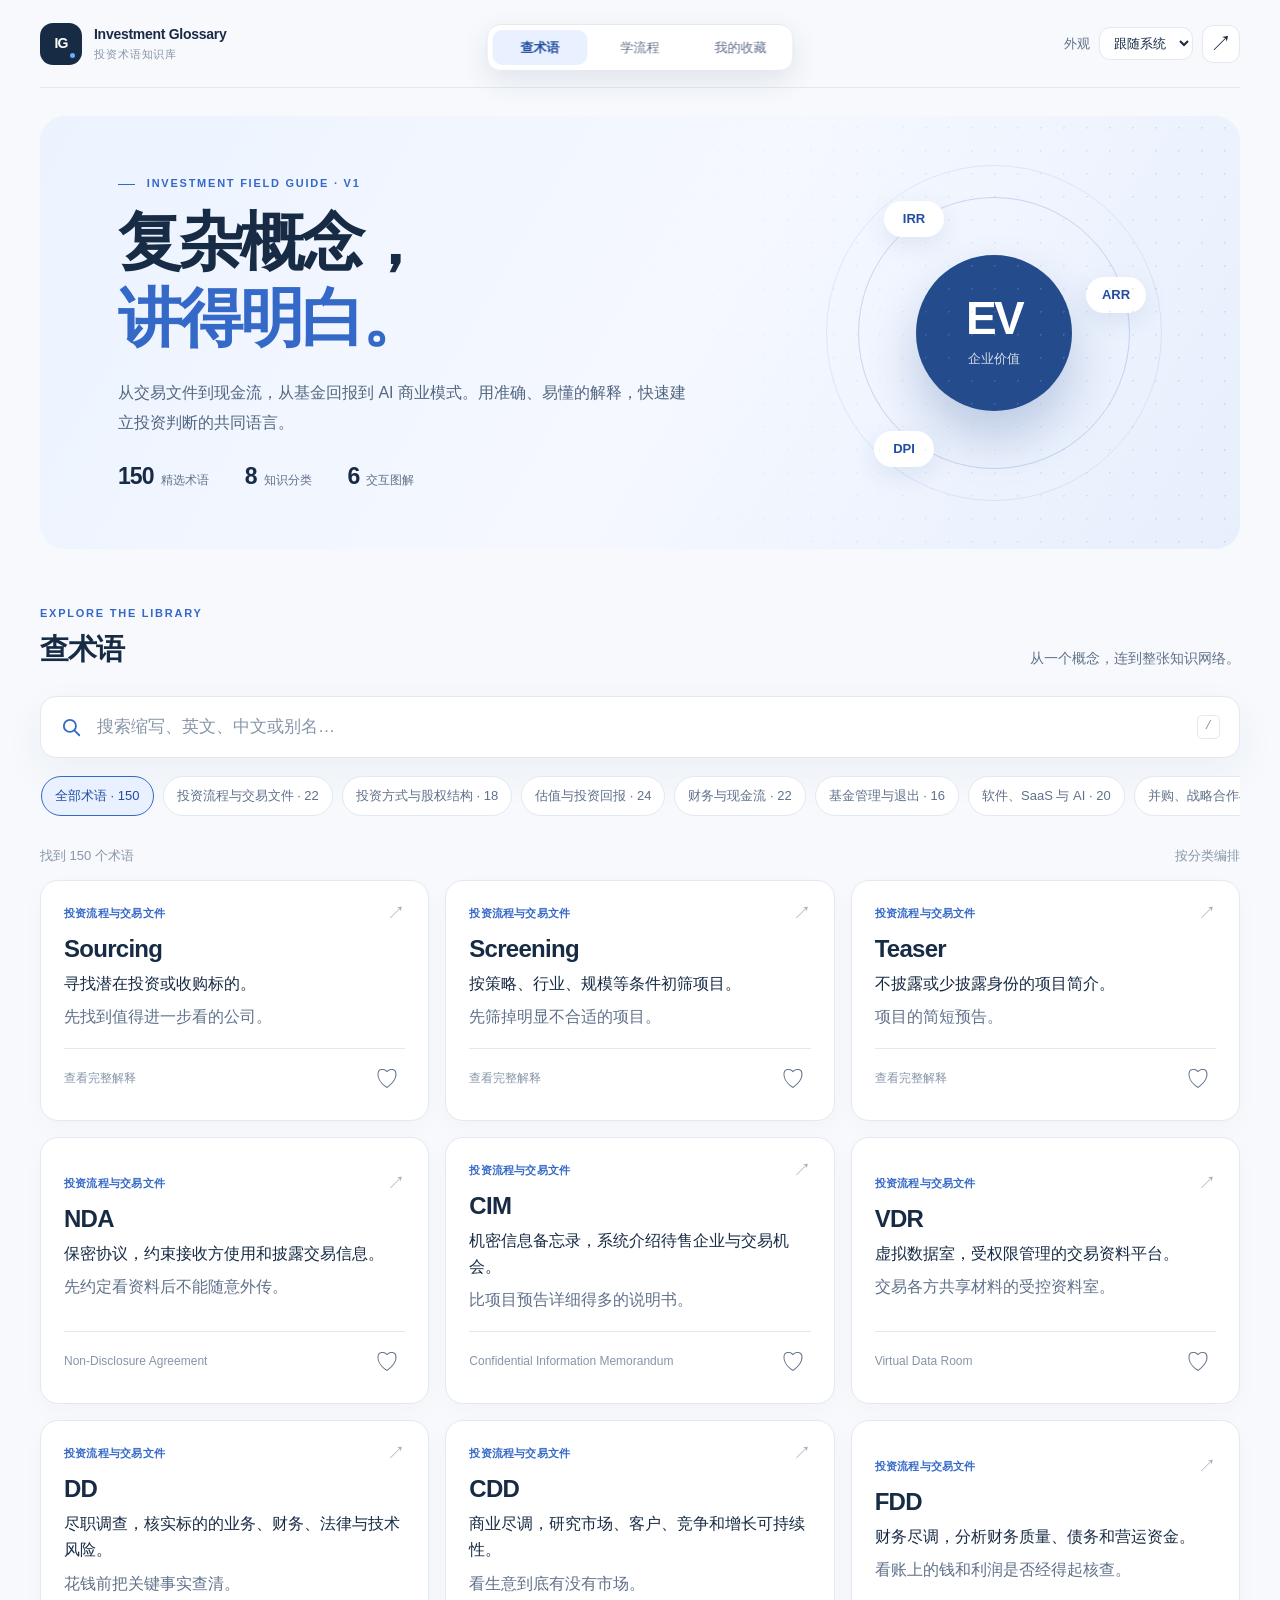
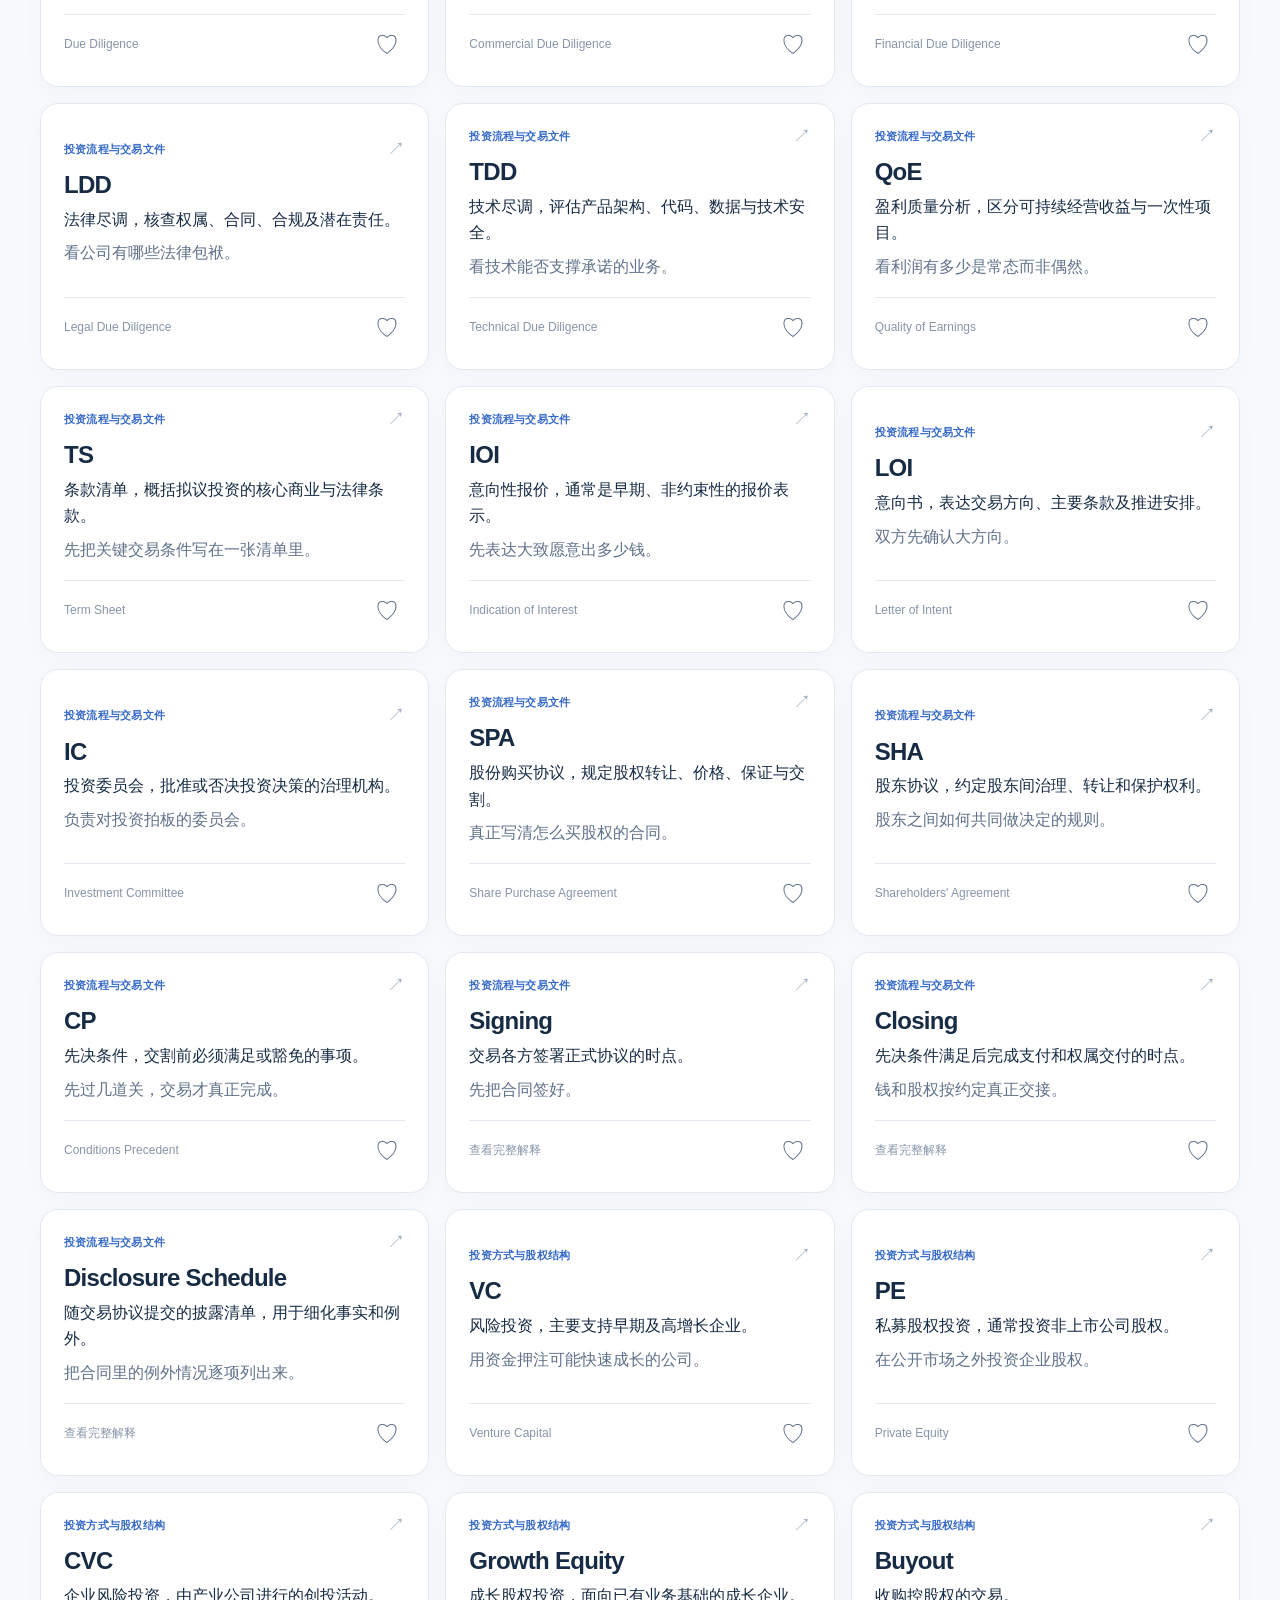
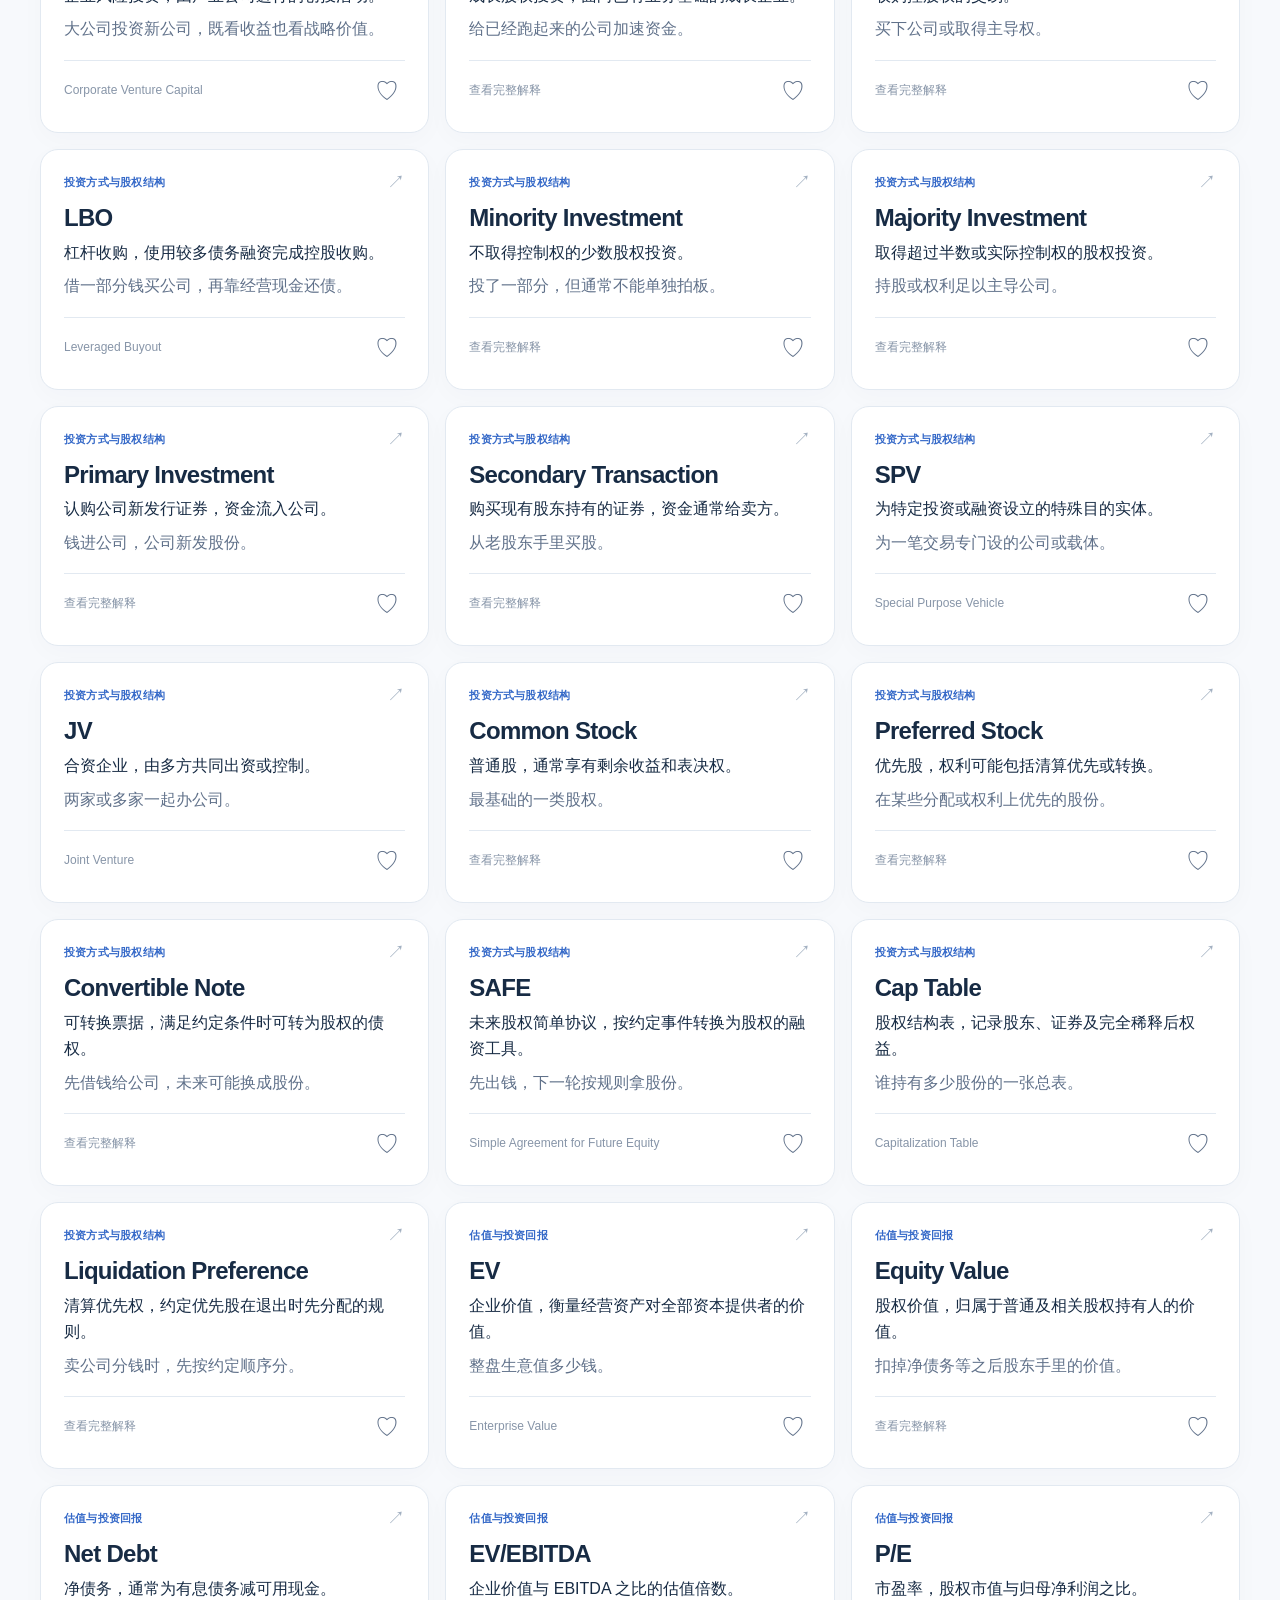
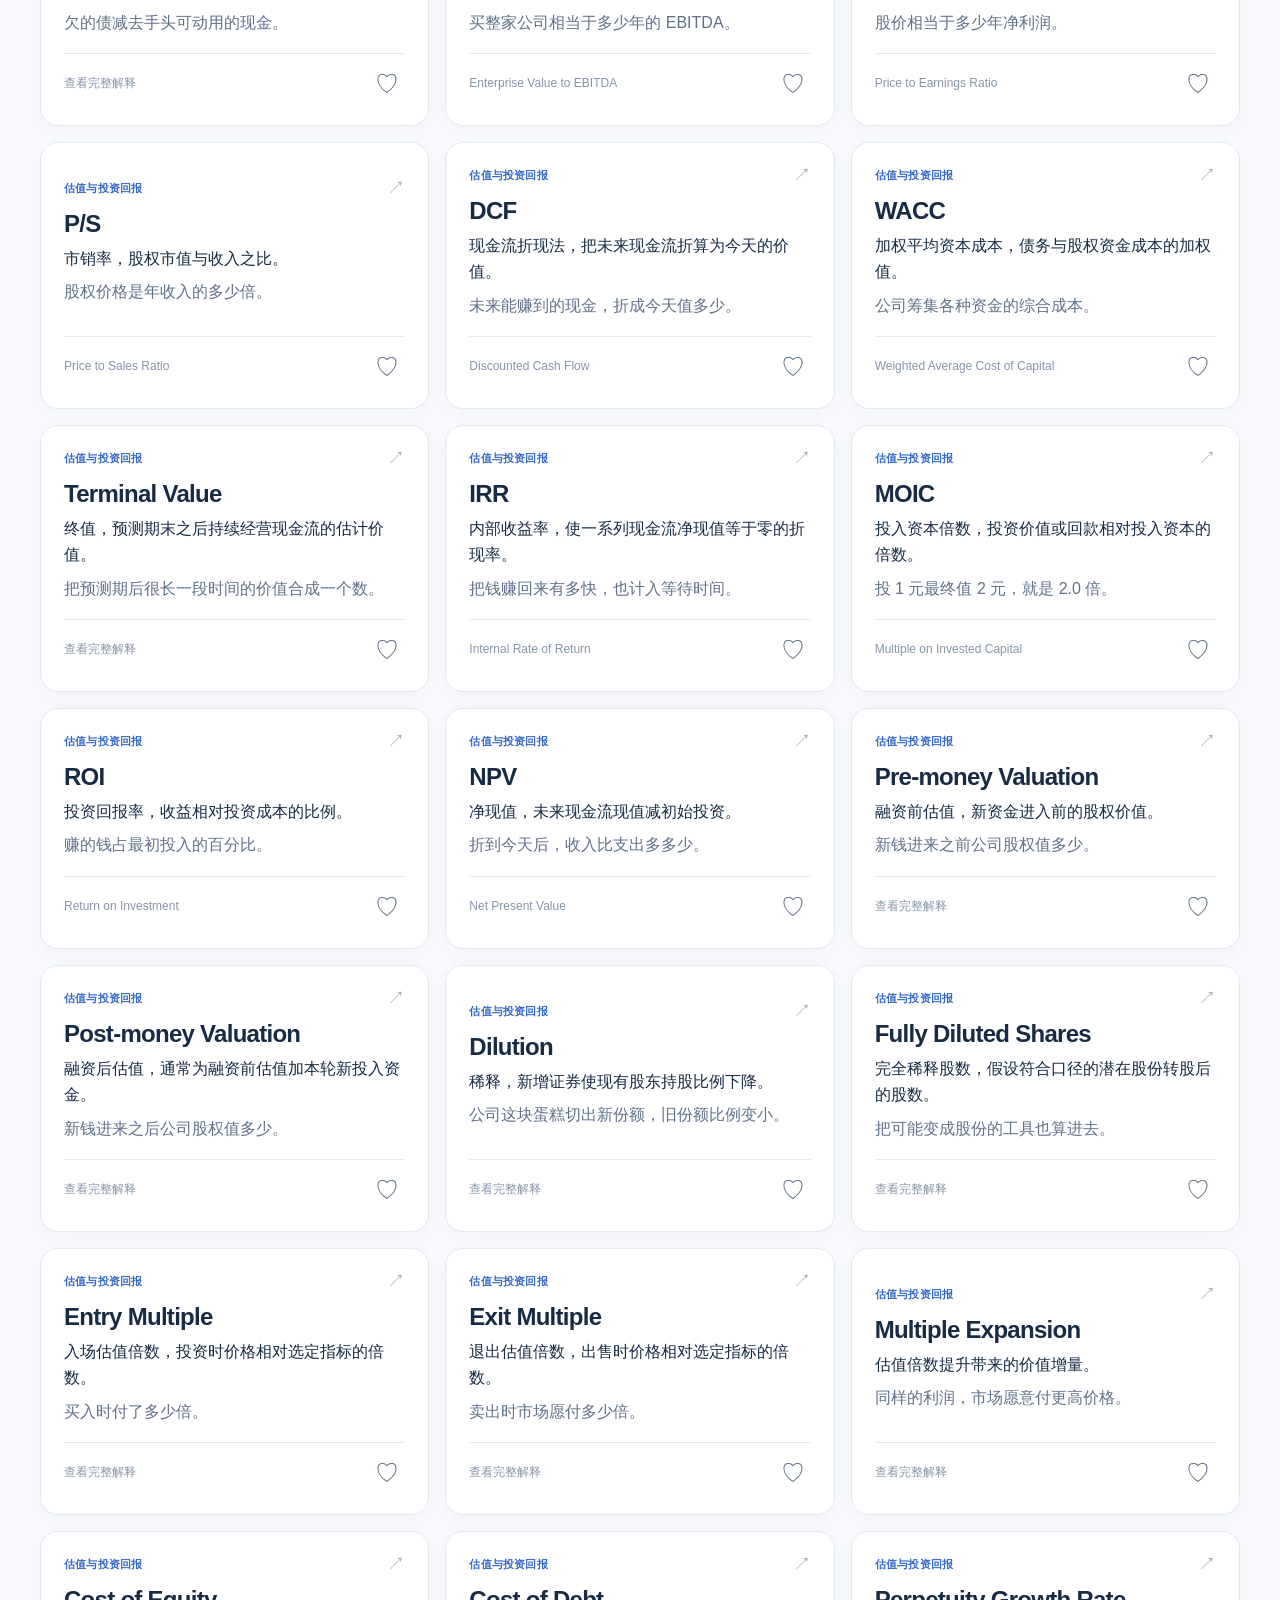
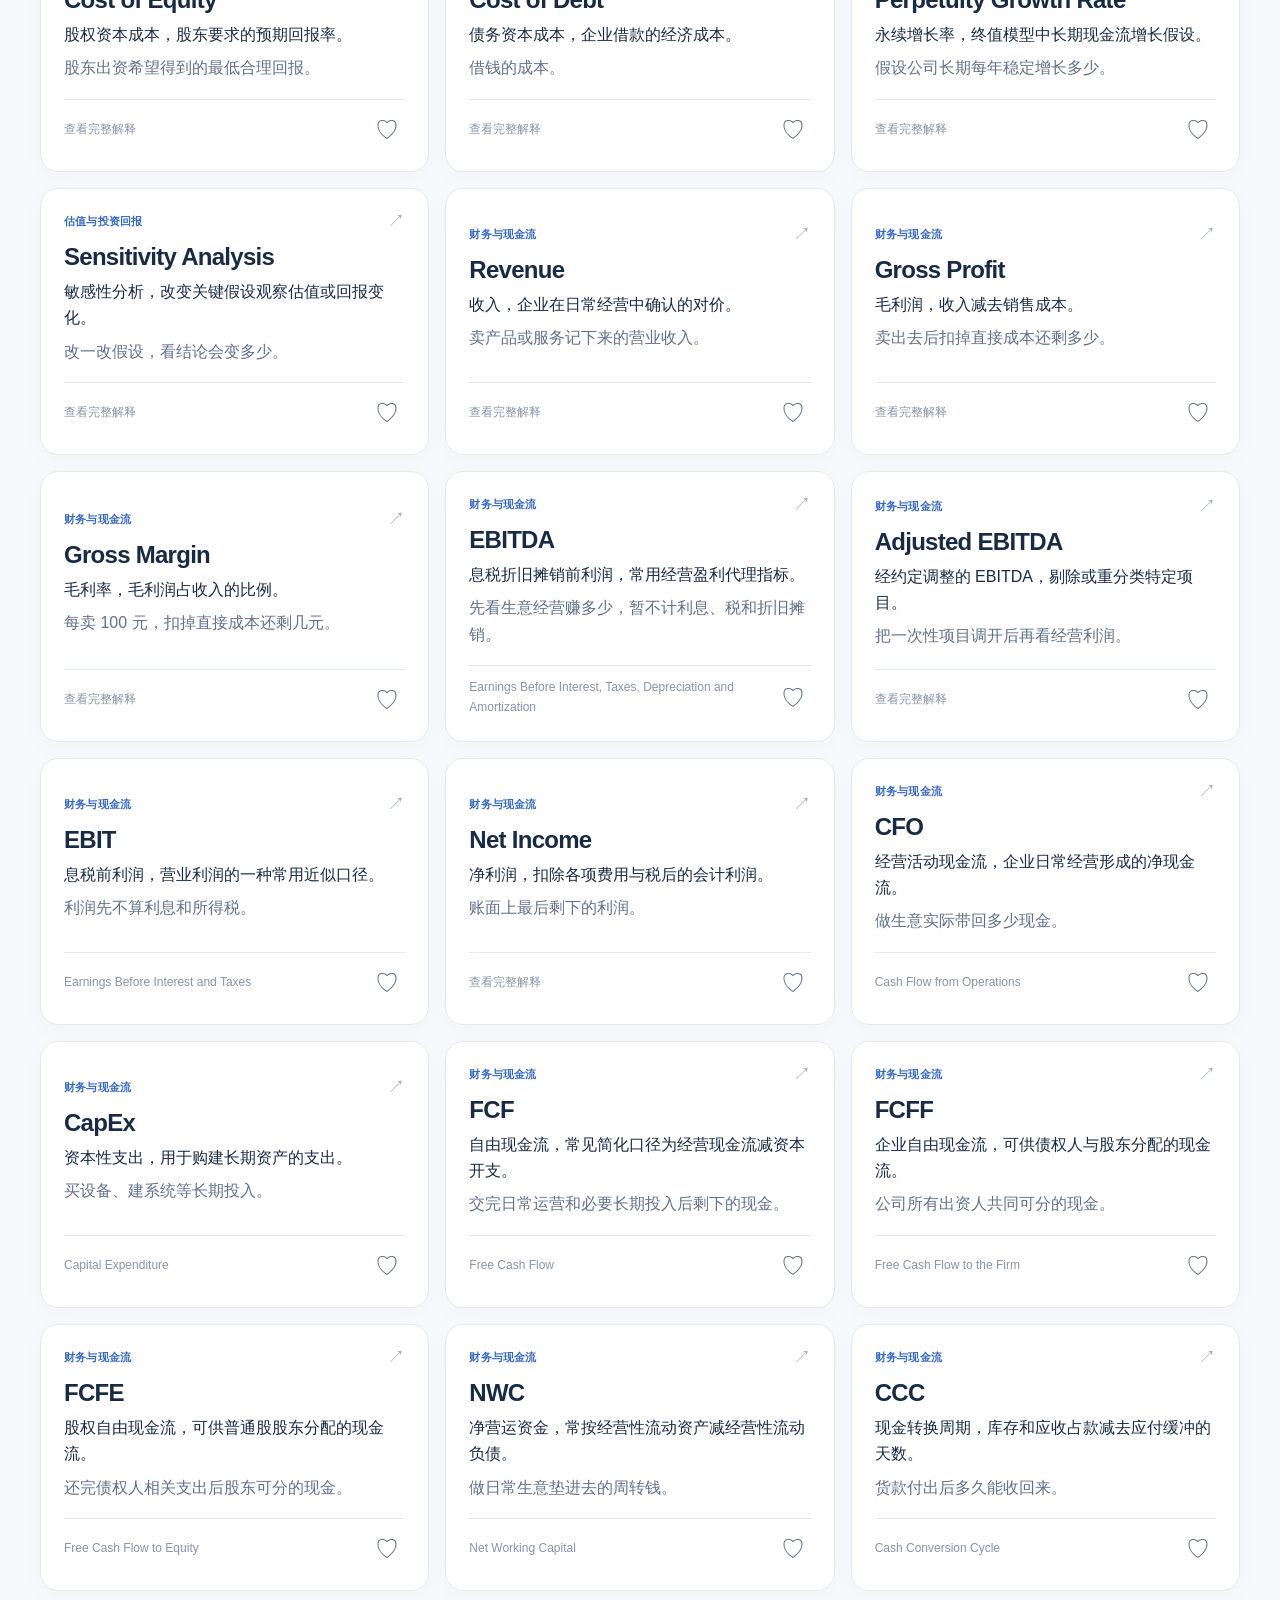
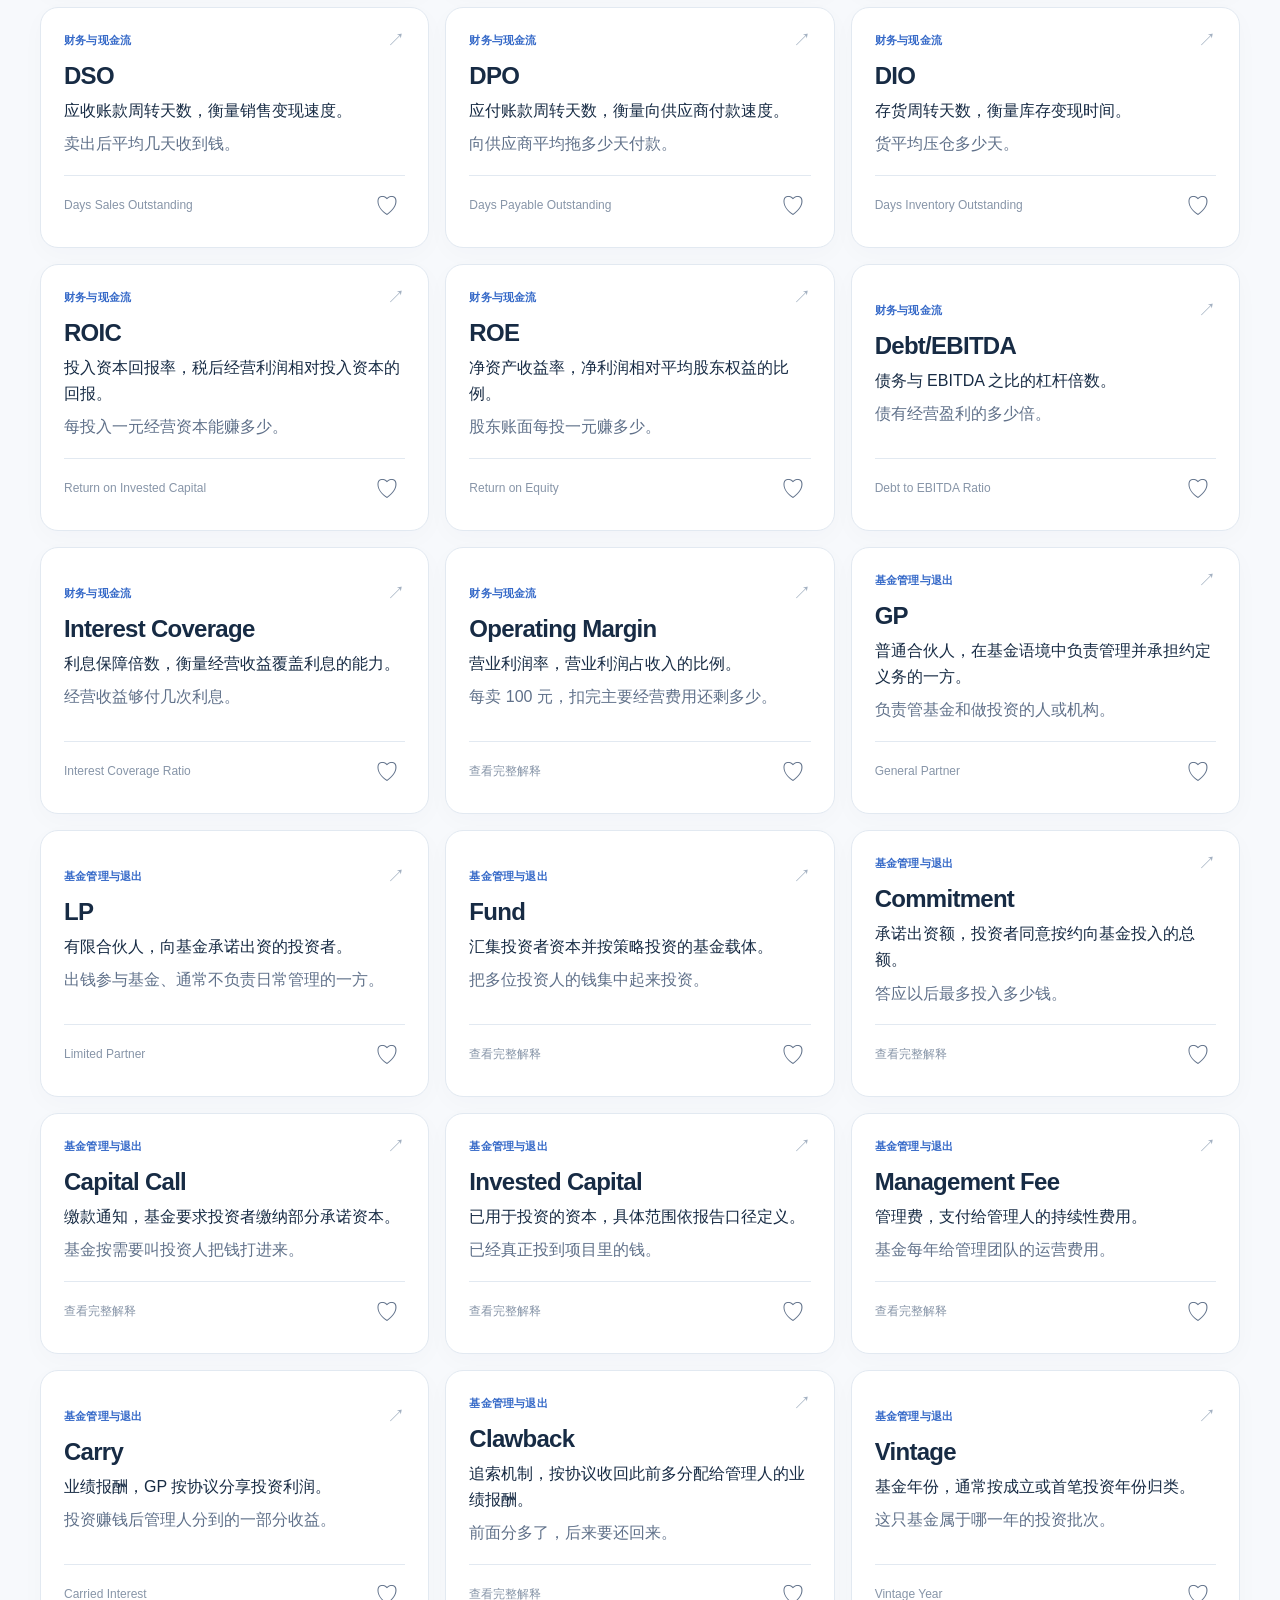
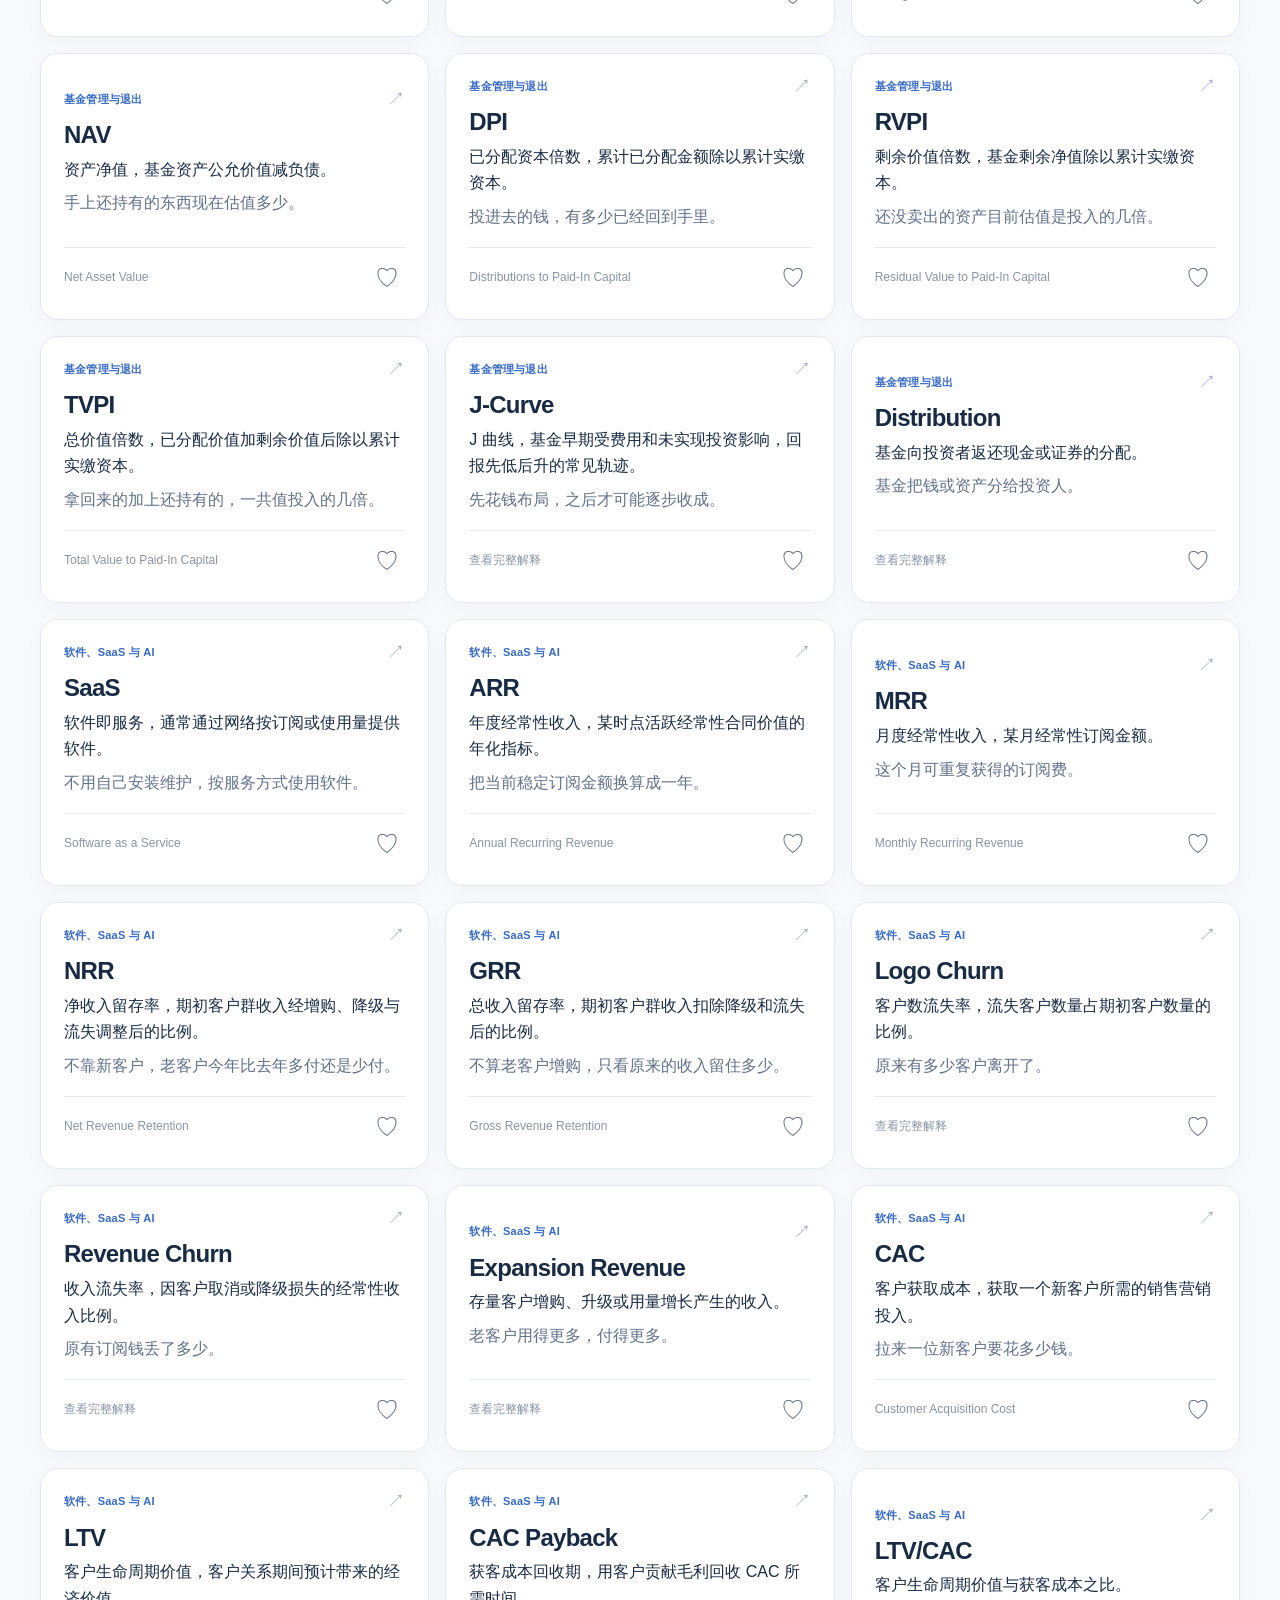
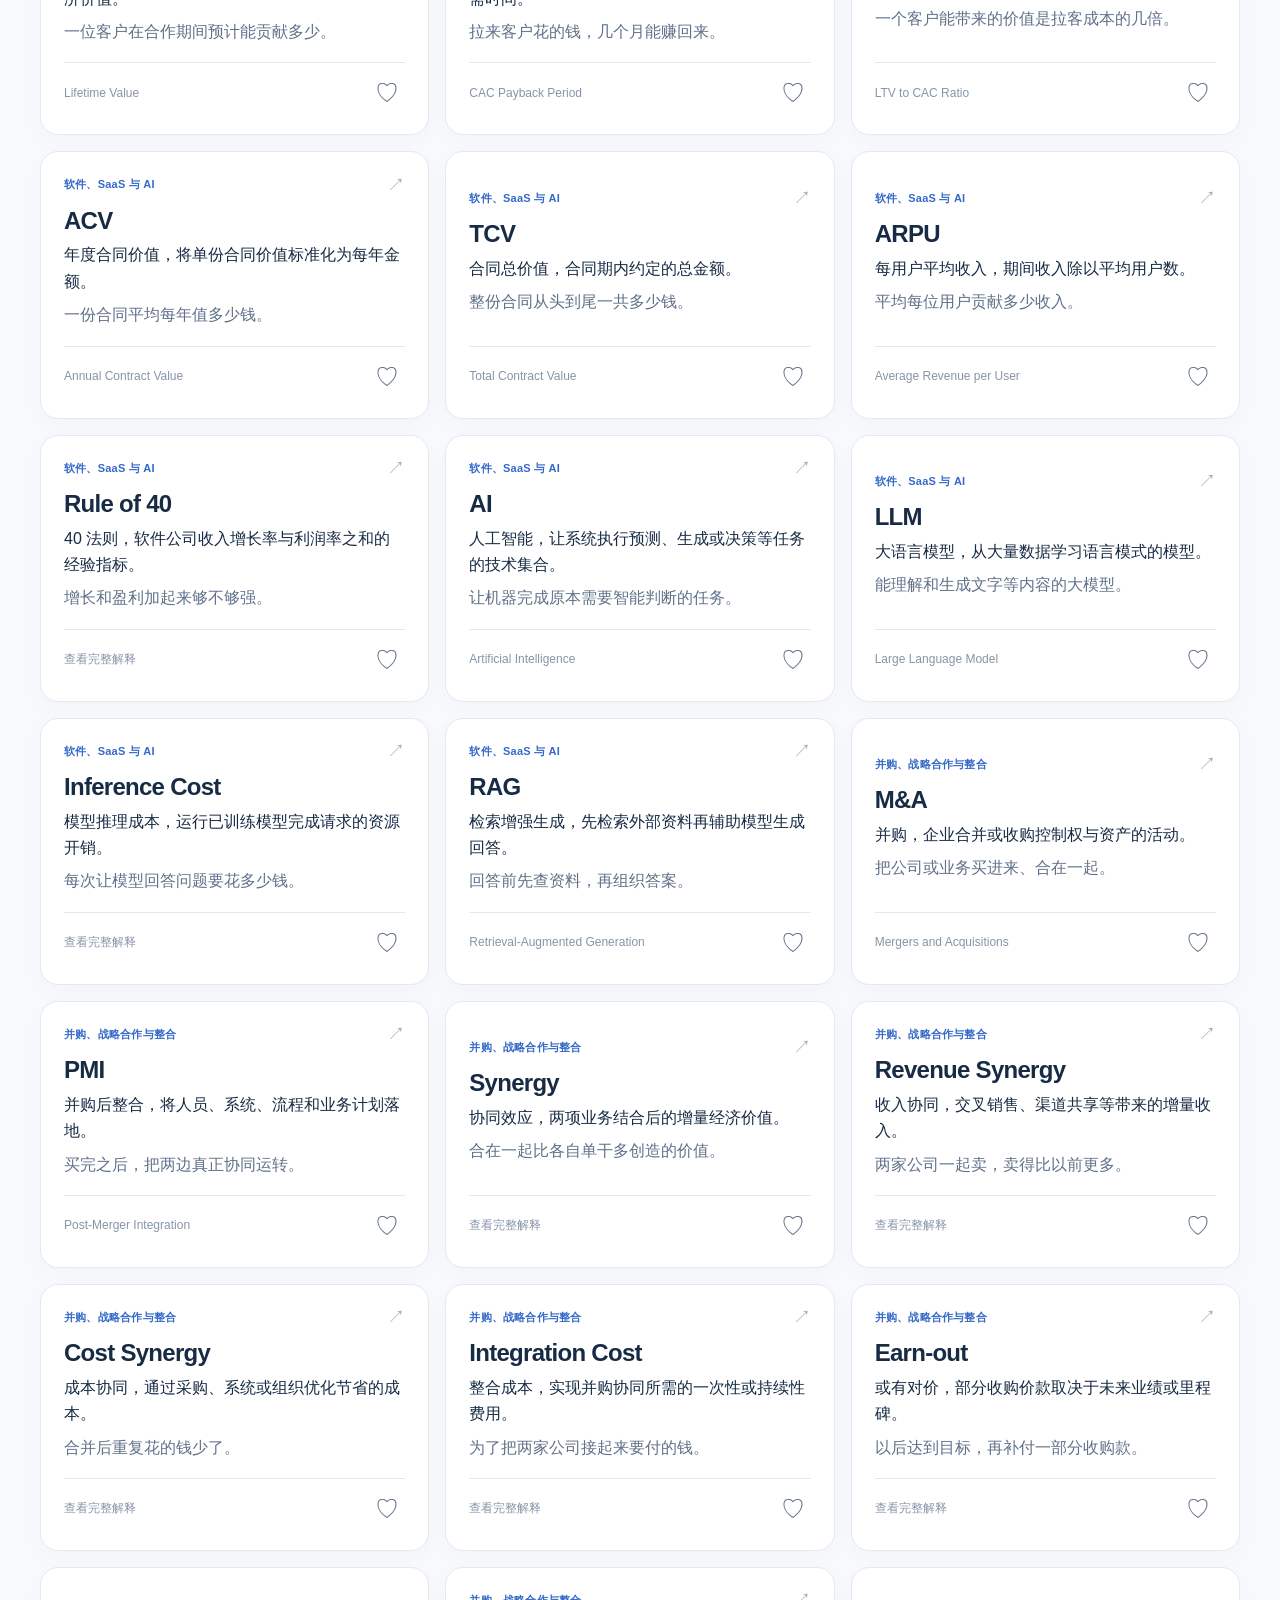
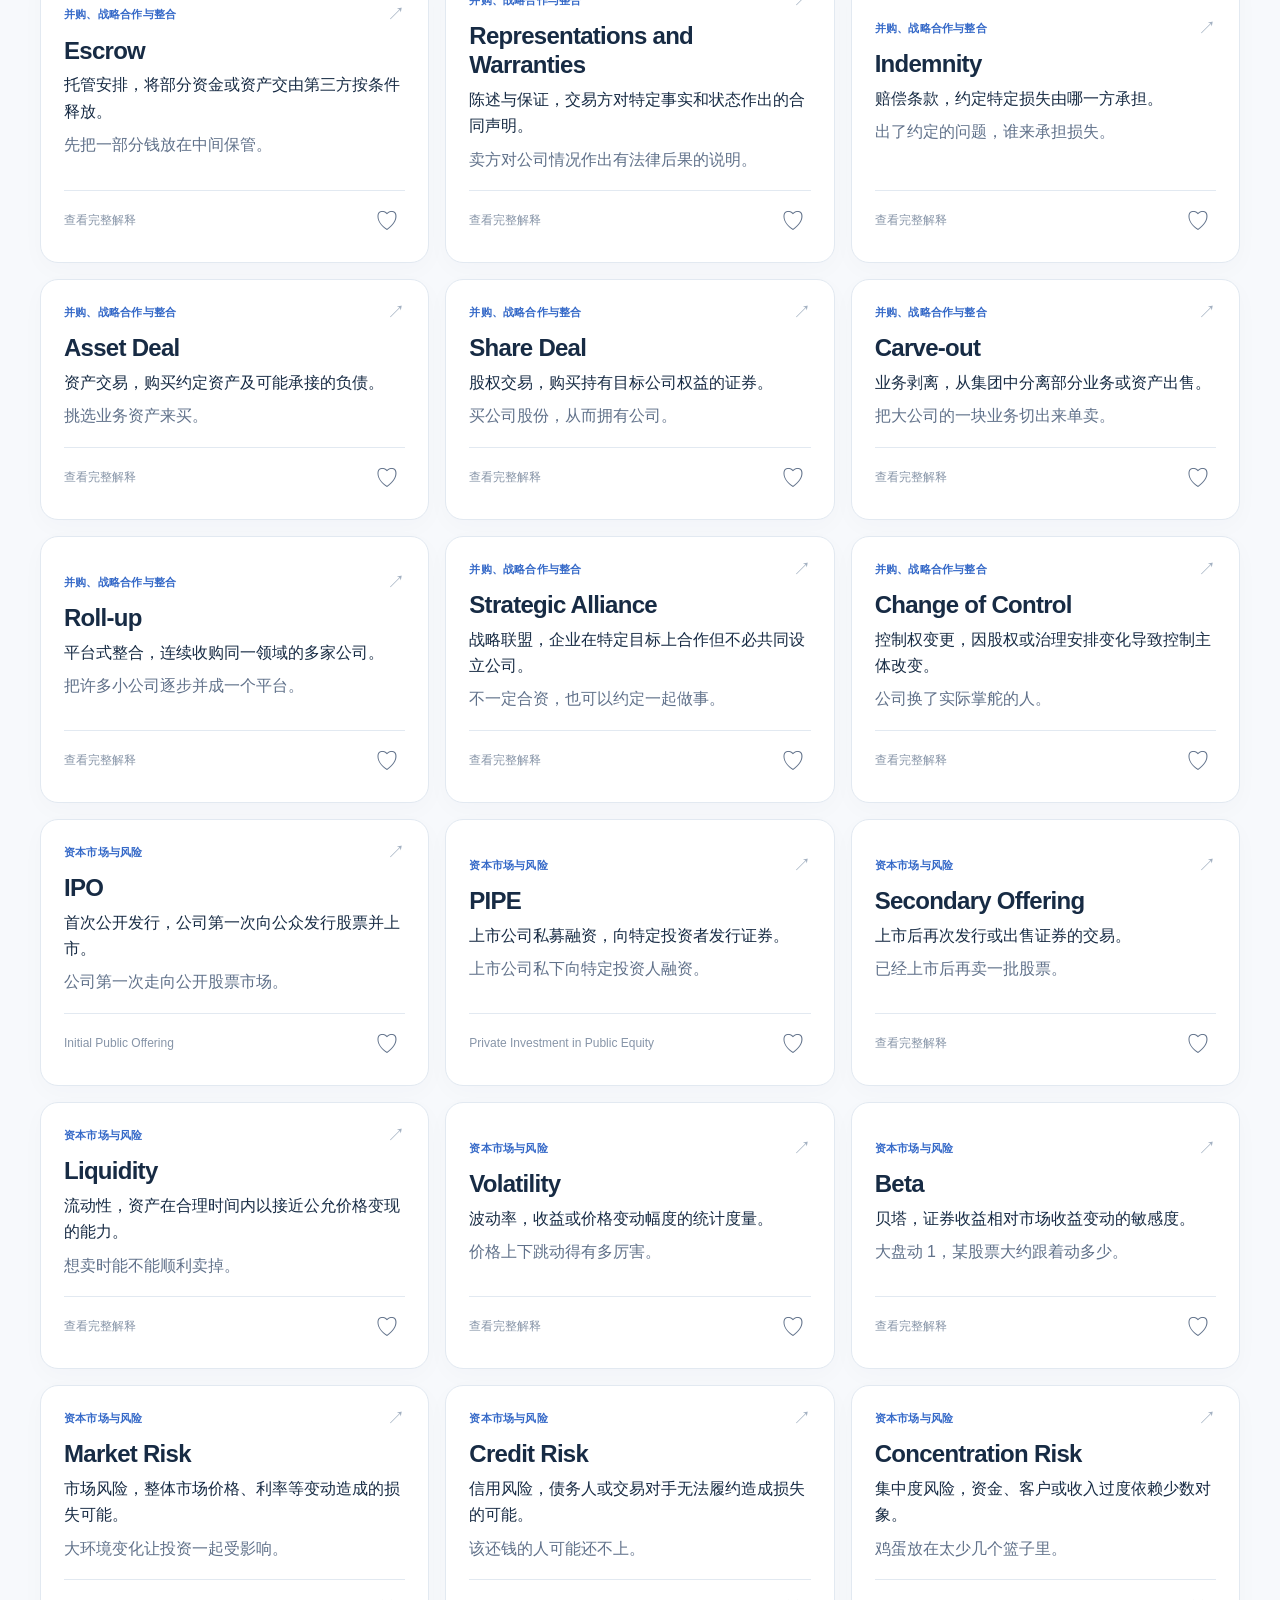
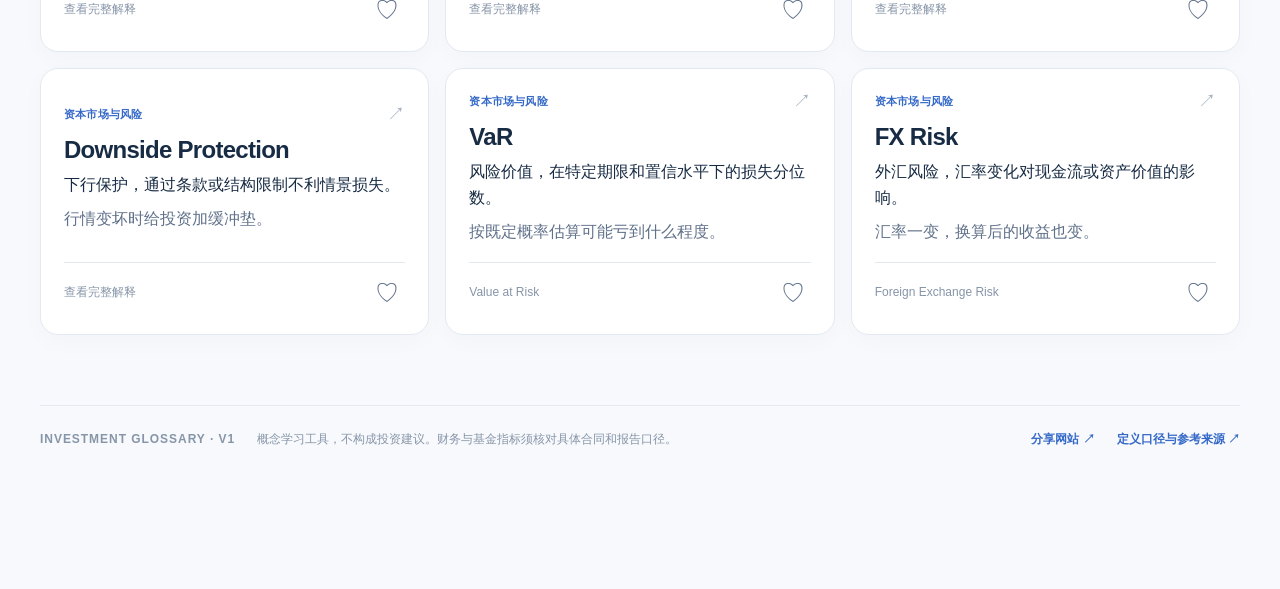
==== commit a3e4ac8d: "Clarify investment deal sequence and mobile sharing" ====
--- a/index.html
+++ b/index.html
@@ -8,6 +8,13 @@
   <meta name="apple-mobile-web-app-title" content="投资术语">
   <meta name="apple-mobile-web-app-status-bar-style" content="default">
   <meta name="description" content="150 个常用投资术语、8 个分类与 6 张交互式图解。离线也能查阅的投资知识手册。">
+  <link rel="canonical" href="https://jianzhinanhai.github.io/investment-glossary/">
+  <meta property="og:type" content="website">
+  <meta property="og:title" content="Investment Glossary｜投资术语知识库">
+  <meta property="og:description" content="150 个常用投资术语、8 个分类与 6 张交互式图解。随时查阅的投资知识手册。">
+  <meta property="og:url" content="https://jianzhinanhai.github.io/investment-glossary/">
+  <meta property="og:image" content="https://jianzhinanhai.github.io/investment-glossary/assets/icon-512.png">
+  <meta name="twitter:card" content="summary">
   <meta name="color-scheme" content="light dark">
   <link rel="icon" href="./assets/icon.svg" type="image/svg+xml">
   <link rel="manifest" href="./manifest.webmanifest">
@@ -90,7 +97,7 @@
       </section>
     </main>
 
-    <footer class="site-footer"><span>INVESTMENT GLOSSARY · V1</span><p>概念学习工具，不构成投资建议。财务与基金指标须核对具体合同和报告口径。</p><a href="./sources.html">定义口径与参考来源 ↗</a></footer>
+    <footer class="site-footer"><span>INVESTMENT GLOSSARY · V1</span><p>概念学习工具，不构成投资建议。财务与基金指标须核对具体合同和报告口径。</p><button id="share-site" type="button">分享网站 ↗</button><a href="./sources.html">定义口径与参考来源 ↗</a></footer>
   </div>
 
   <nav class="bottom-nav" aria-label="主导航">
--- a/styles.css
+++ b/styles.css
@@ -119,8 +119,8 @@
 .diagram-svg { display: block; width: min(100%, 420px); margin: 0 auto; height: auto; color: var(--ink); }
 .diagram-svg .node { cursor: pointer; }
 .diagram-svg .node rect, .diagram-svg .node path { fill: var(--blue-soft); stroke: #9dbbea; stroke-width: 1.5; }
-.diagram-svg .node text { fill: var(--blue-deep); font-size: 17px; font-weight: 700; }
-.diagram-svg .node .subtext { fill: var(--muted); font-size: 11px; font-weight: 500; }
+.diagram-svg .node text { fill: var(--blue-deep); font-size: 18px; font-weight: 700; }
+.diagram-svg .node .subtext { fill: var(--muted); font-size: 14.5px; font-weight: 500; }
 .diagram-svg .node:hover rect, .diagram-svg .node:focus-visible rect { stroke: var(--blue); stroke-width: 2.5; }
 .diagram-svg .plain-node rect { fill: var(--surface-soft); stroke: var(--line); stroke-width: 1.5; }
 .diagram-svg .plain-node text { fill: var(--ink); font-size: 16px; font-weight: 650; }
@@ -136,6 +136,8 @@
 .site-footer span { font-weight: 800; letter-spacing: .08em; }
 .site-footer p { flex: 1; margin: 0; }
 .site-footer a { white-space: nowrap; text-decoration: none; font-weight: 650; }
+.site-footer button { border: 0; padding: 0; background: none; color: var(--blue); font-size: 12px; font-weight: 650; }
+.site-footer button:hover { text-decoration: underline; }
 .bottom-nav { display: flex; gap: 5px; position: fixed; z-index: 20; left: 50%; top: 24px; transform: translateX(-50%); padding: 5px; border: 1px solid var(--line); border-radius: 14px; background: var(--nav-bg); box-shadow: 0 10px 28px rgba(27, 51, 84, .1); backdrop-filter: blur(16px); }
 .bottom-nav button { min-width: 95px; border: 0; border-radius: 10px; padding: 7px 10px; background: none; color: var(--muted); font-size: 13px; }
 .bottom-nav button[aria-current="page"] { color: var(--blue-deep); background: var(--blue-soft); font-weight: 750; }
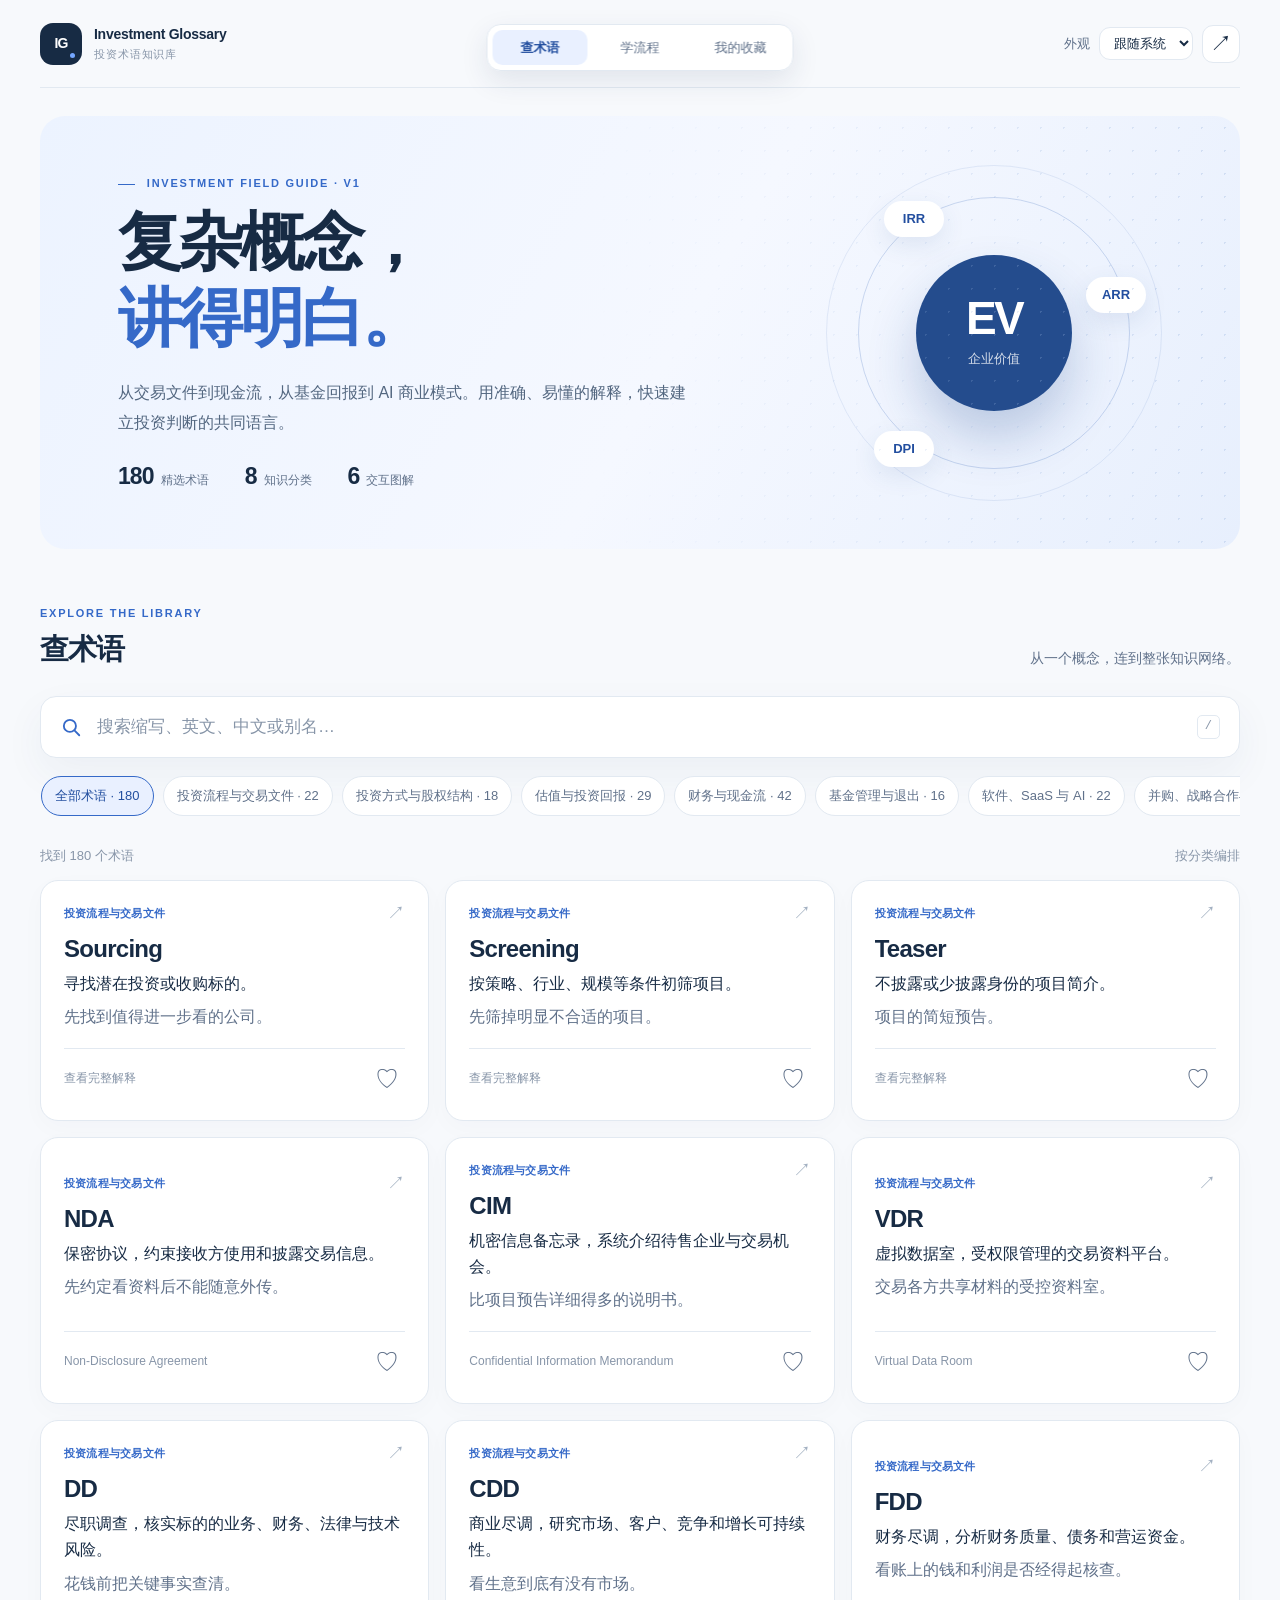
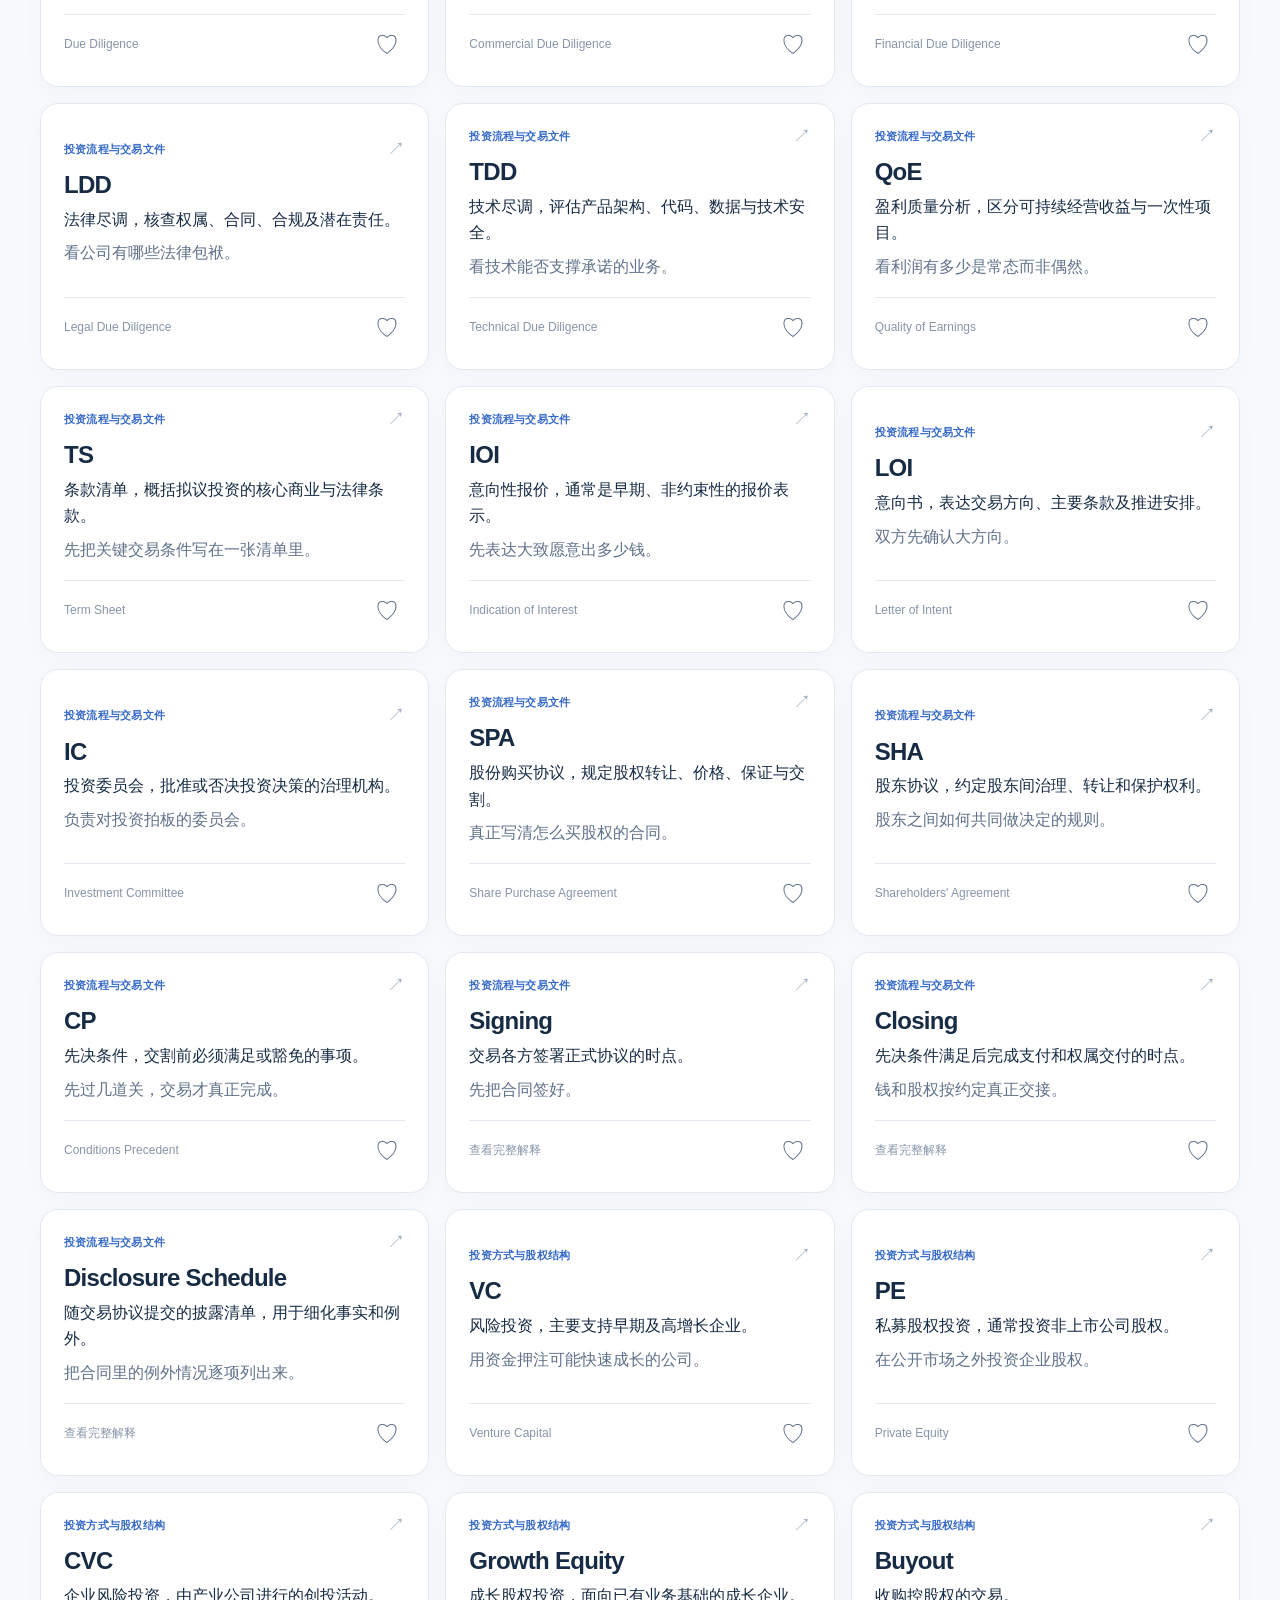
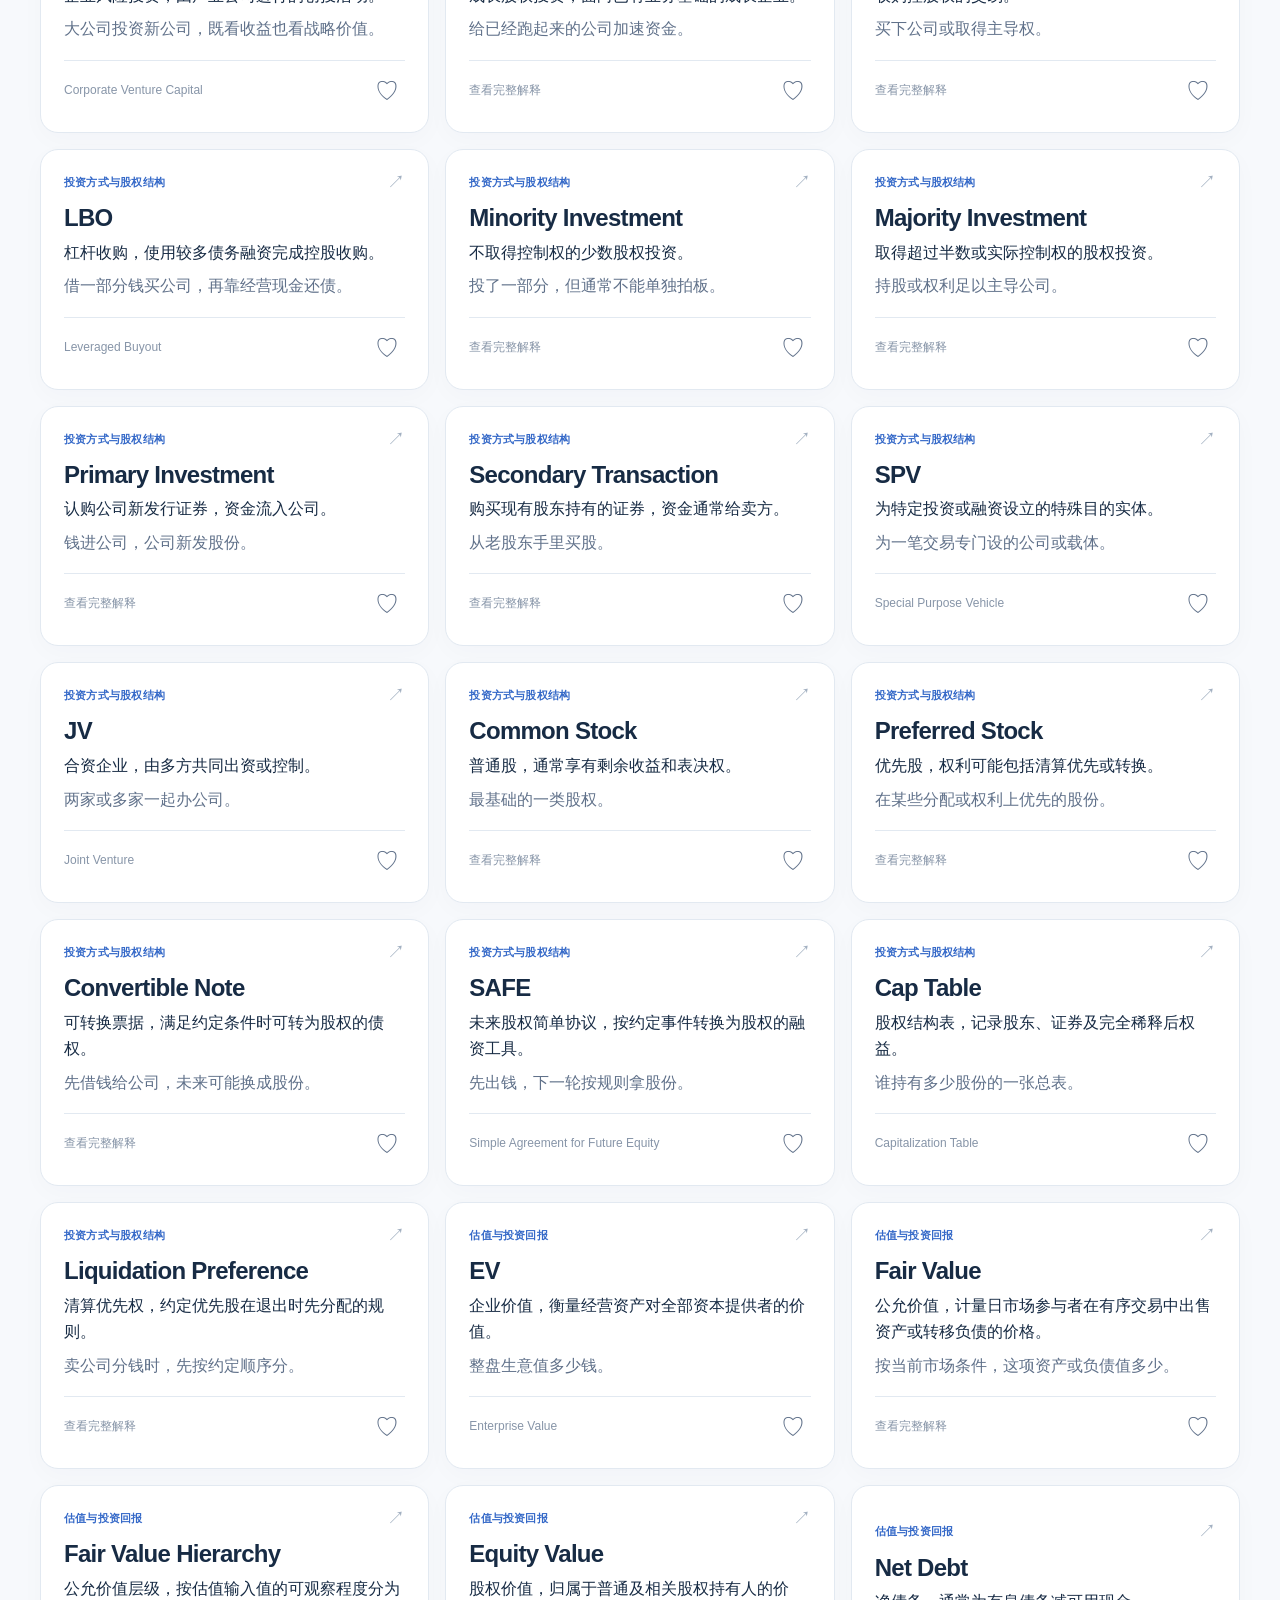
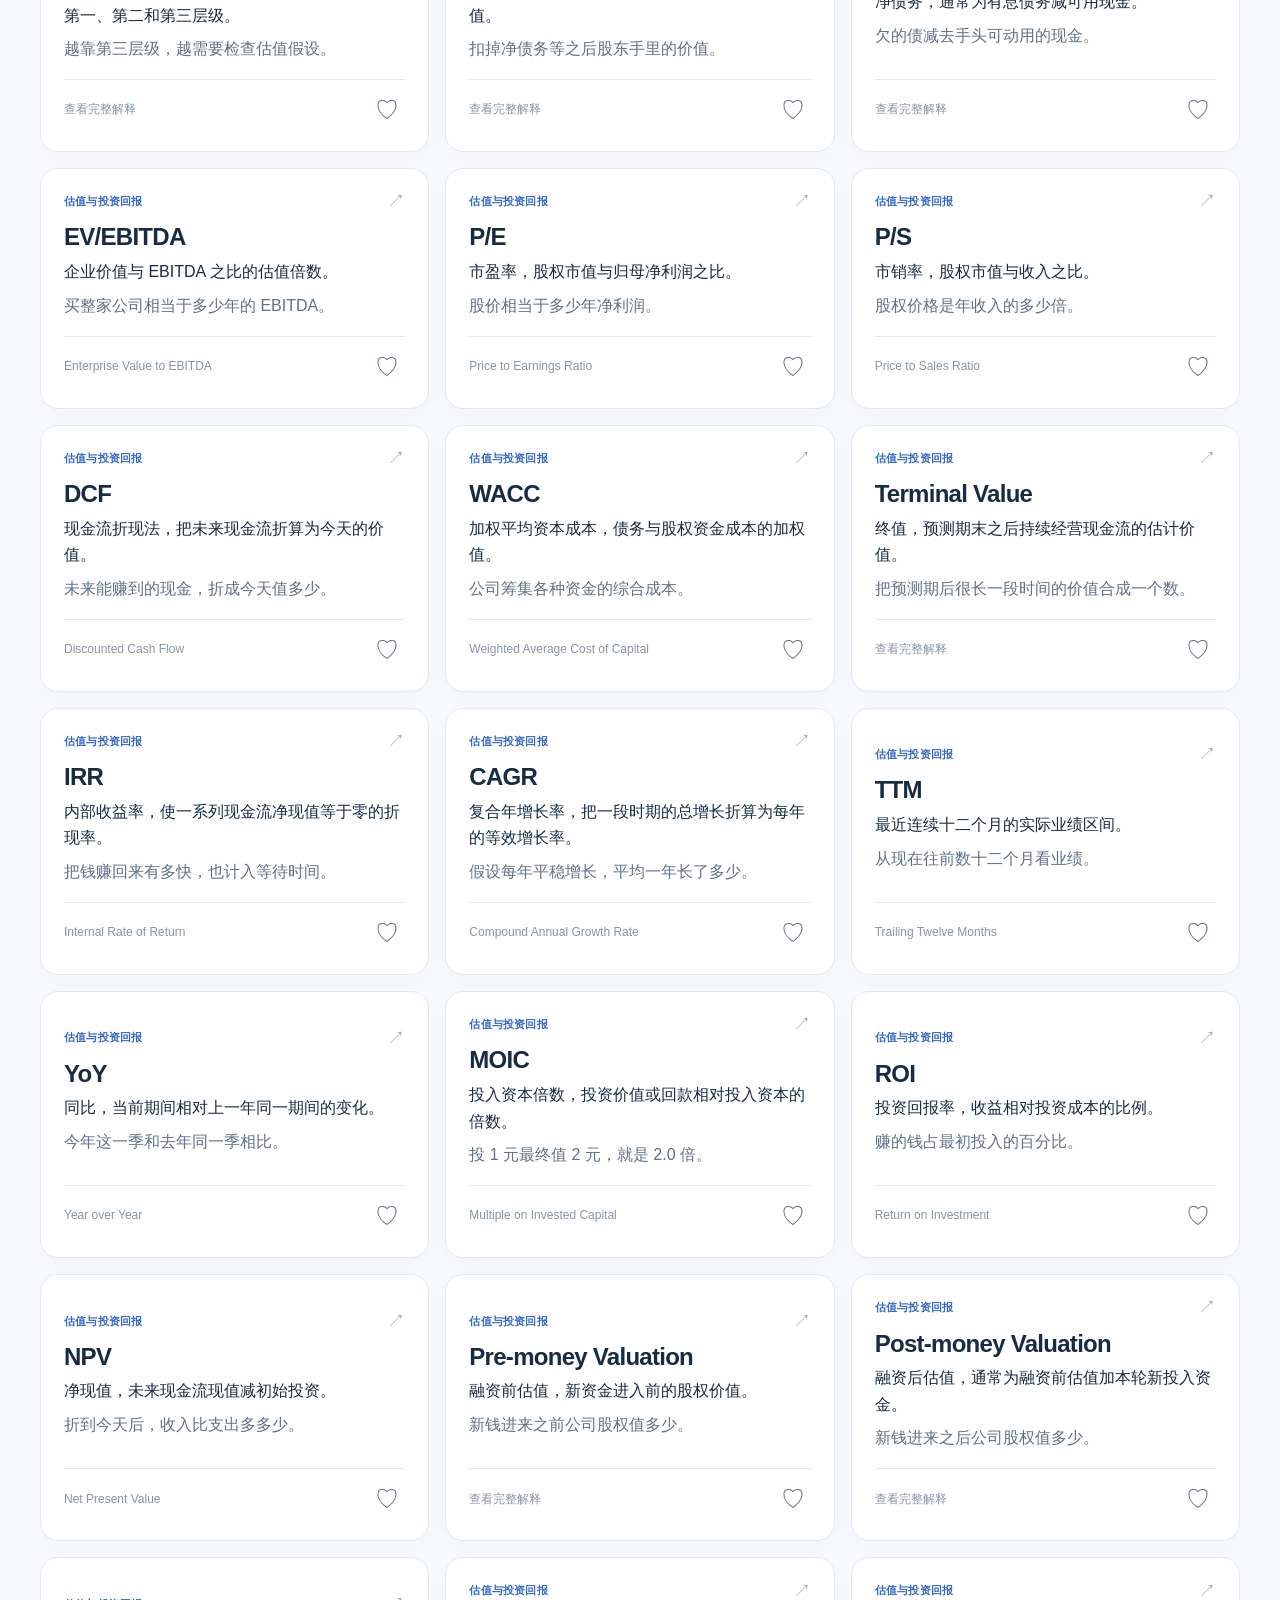
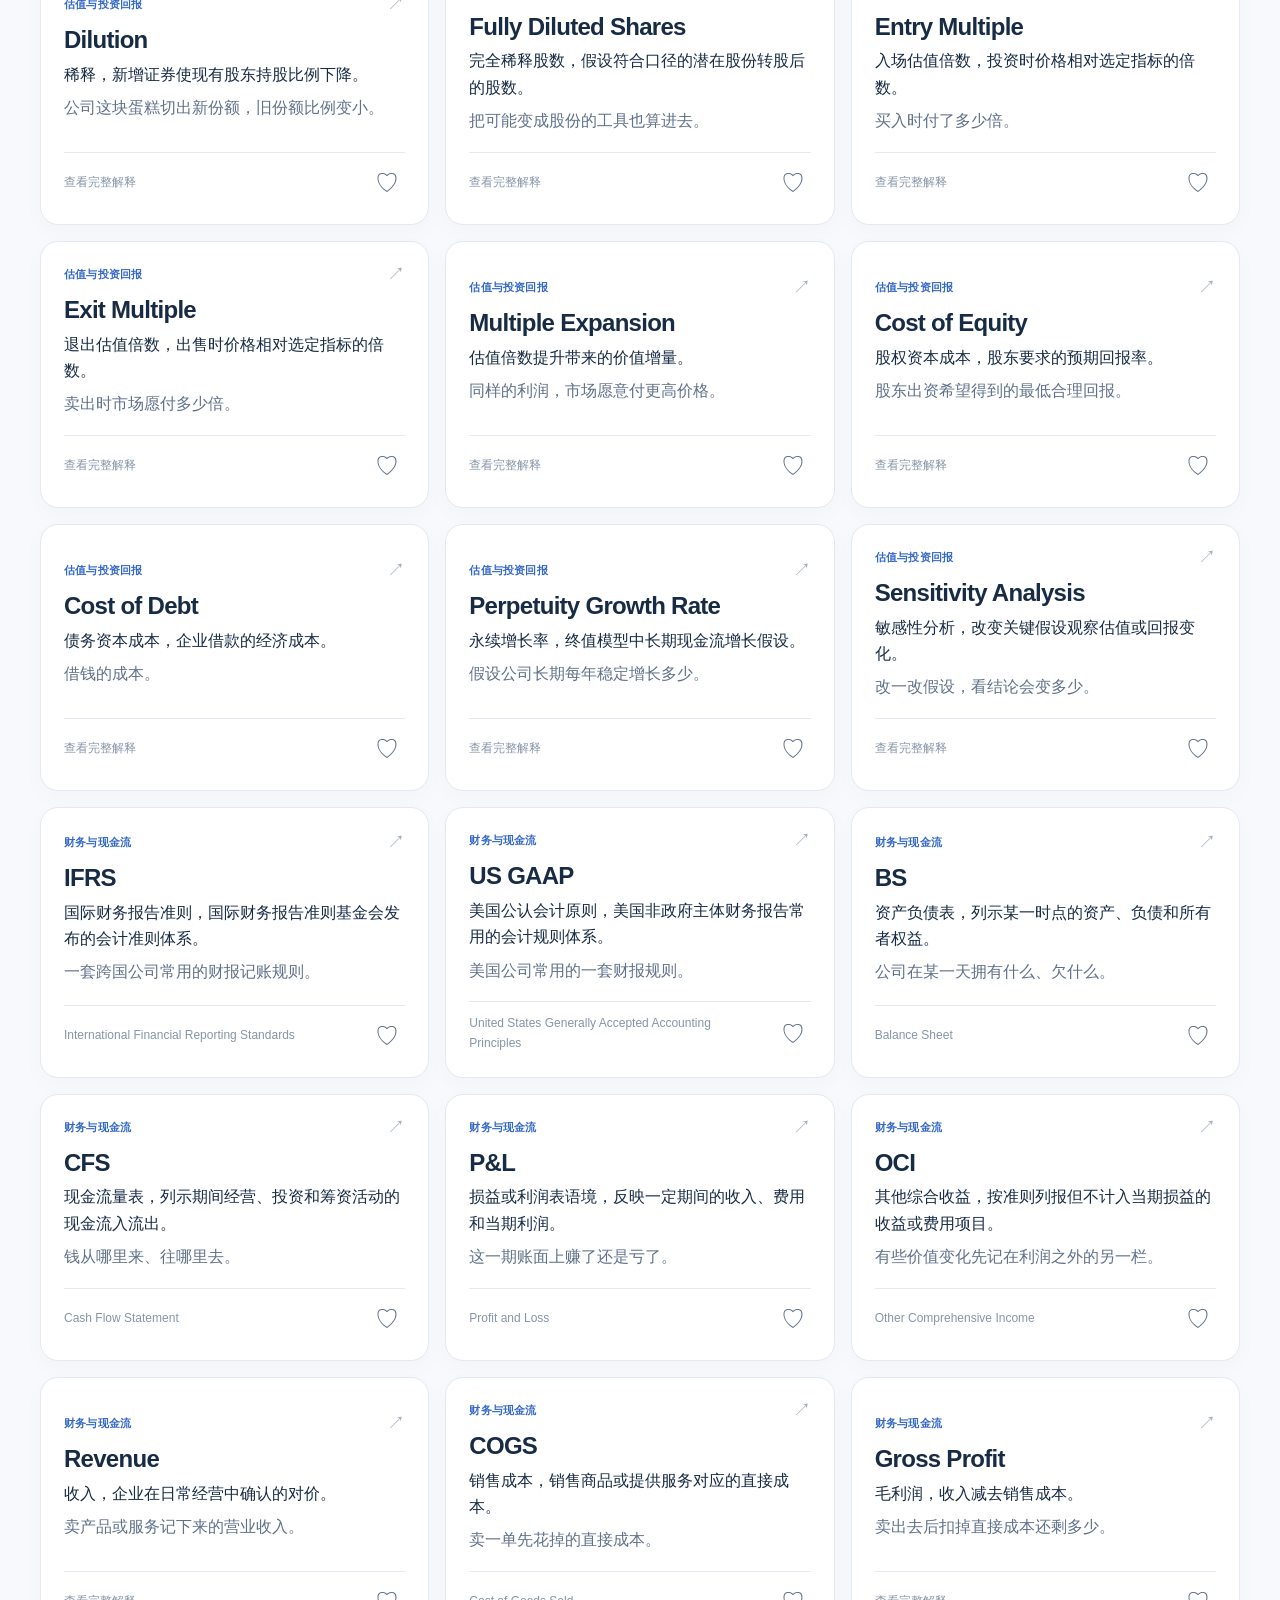
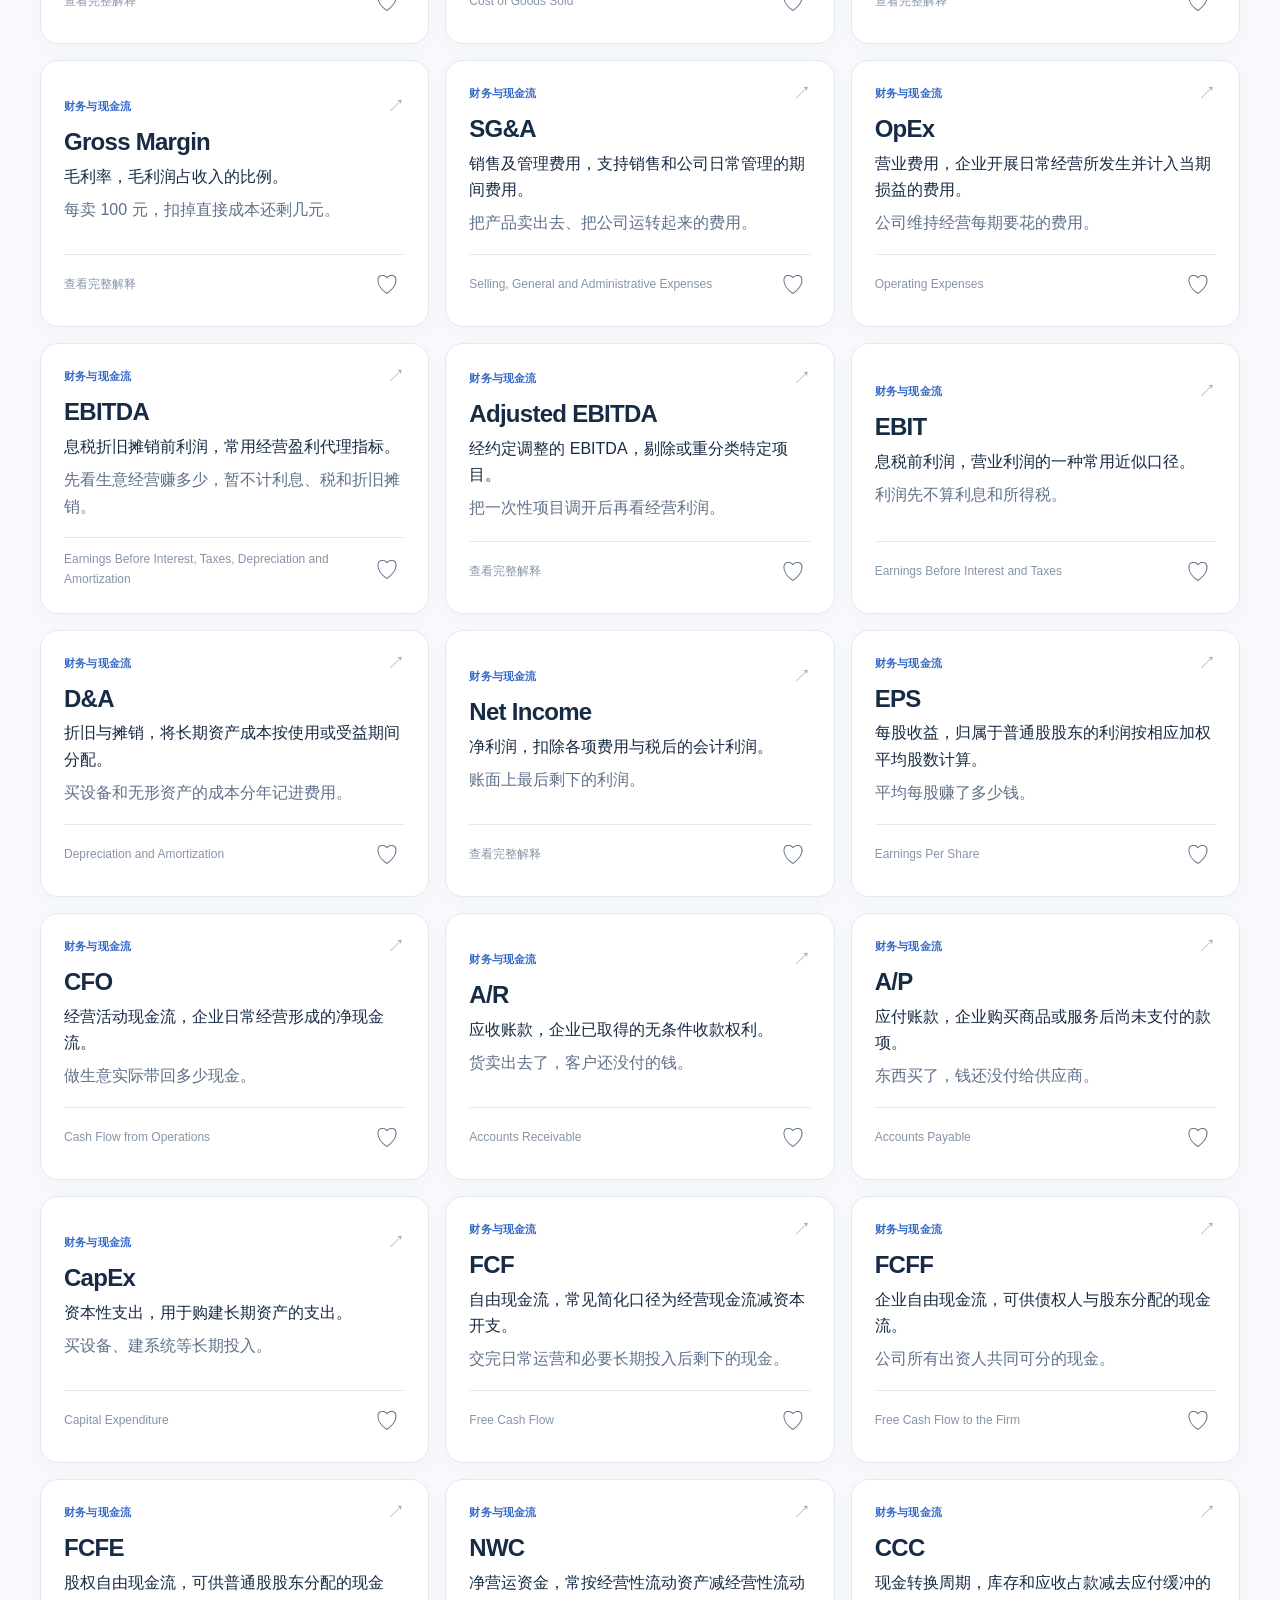
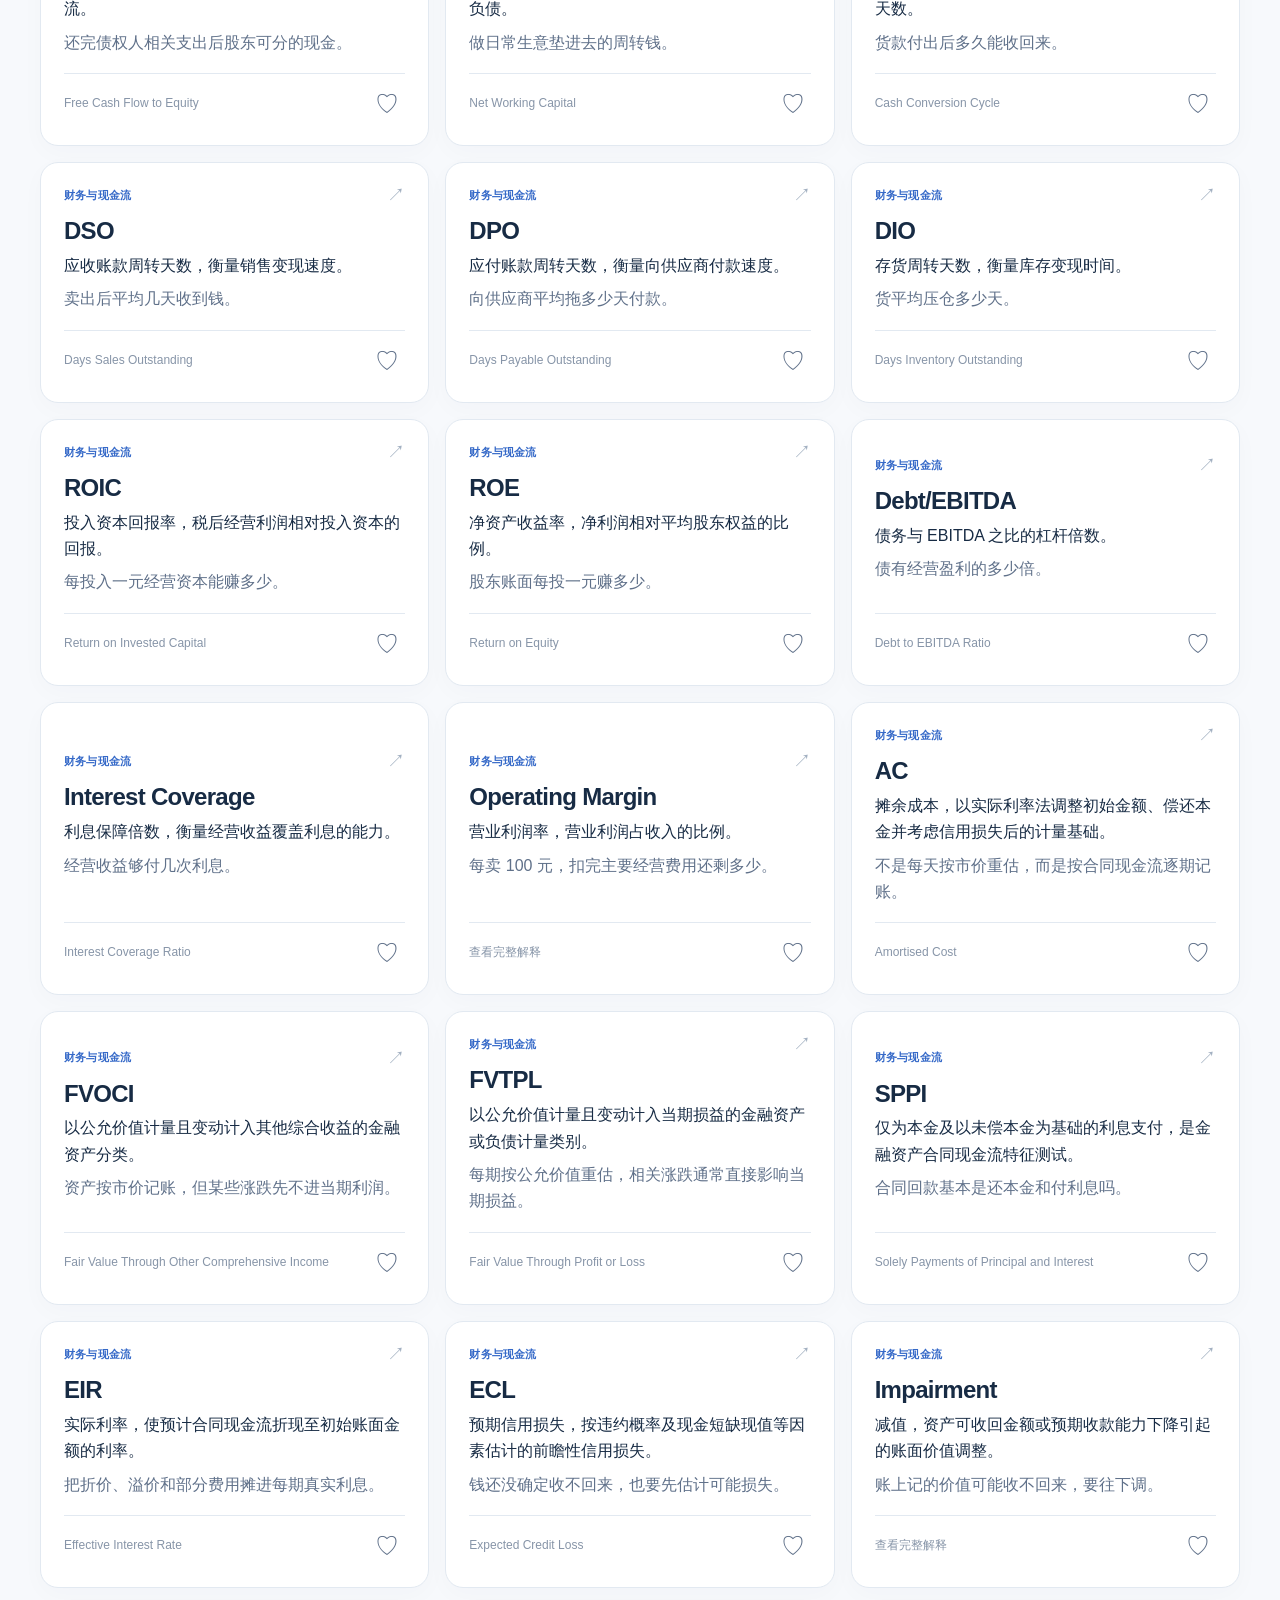
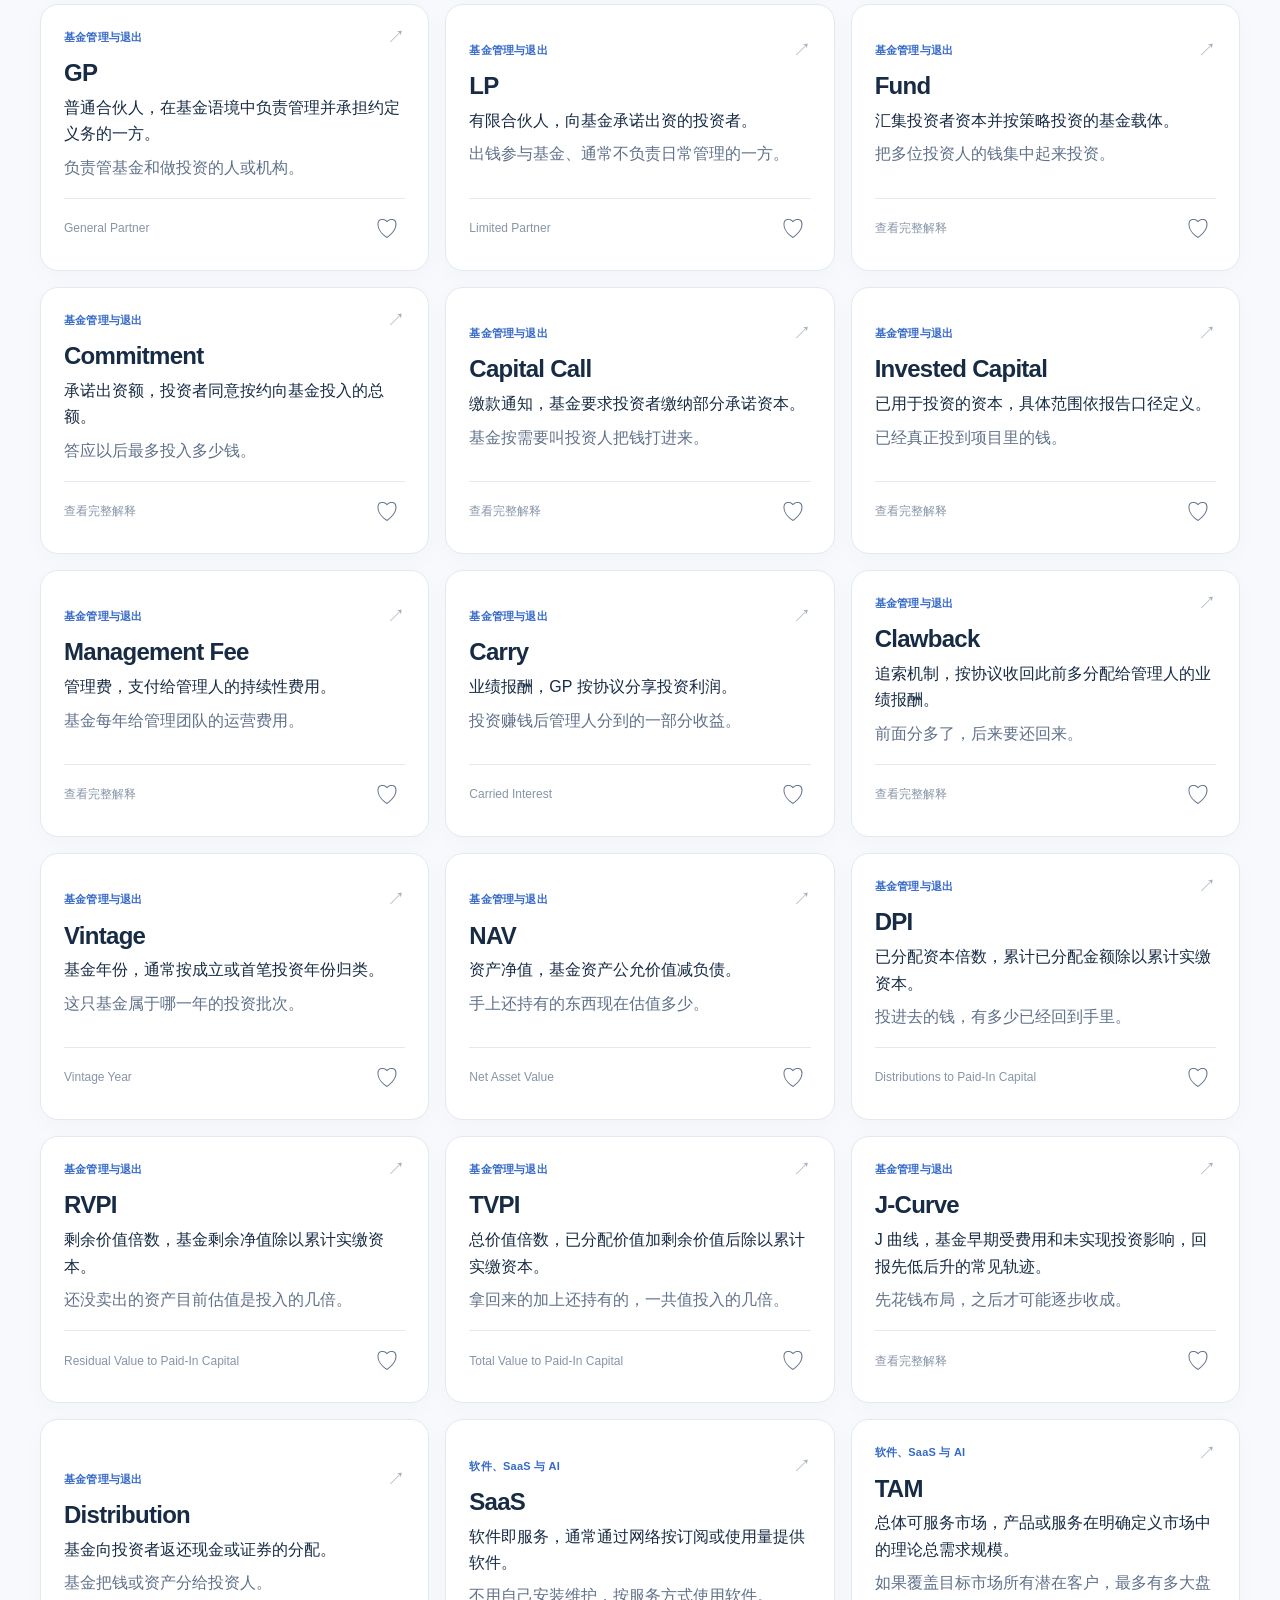
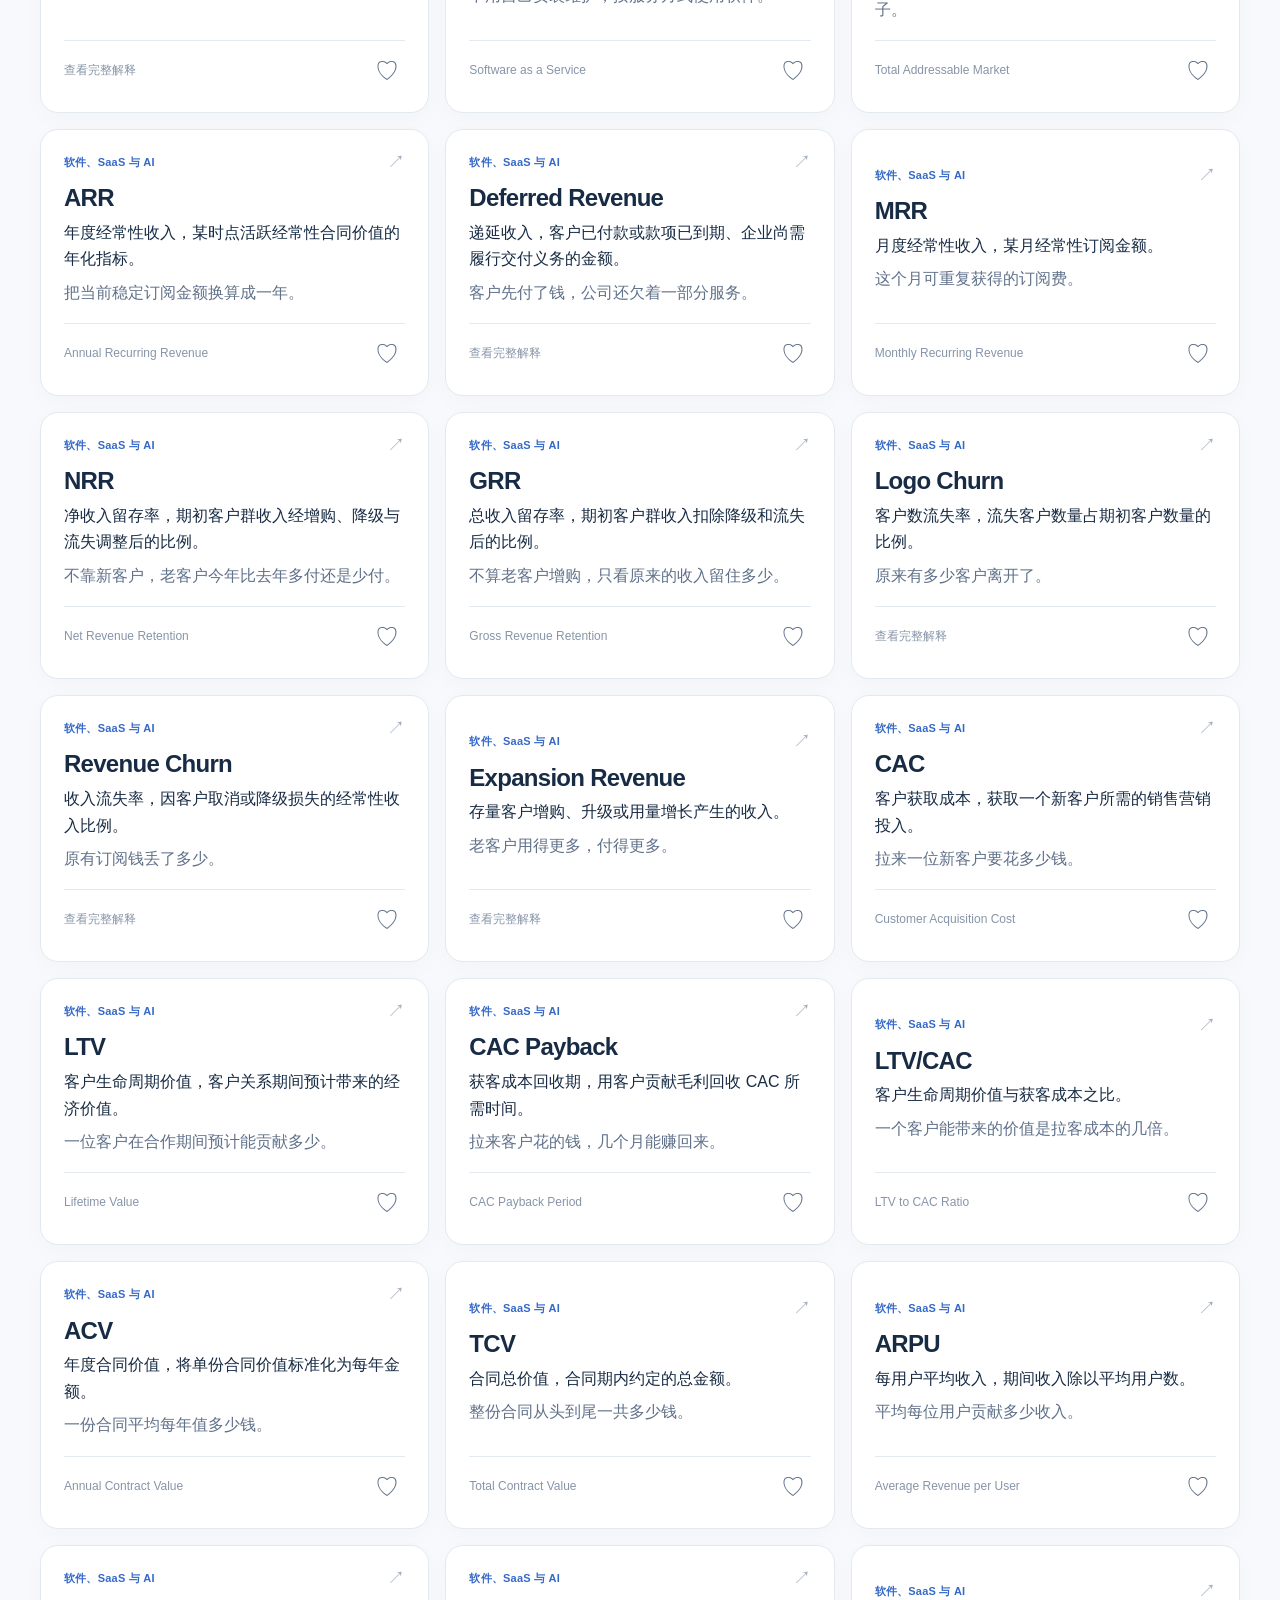
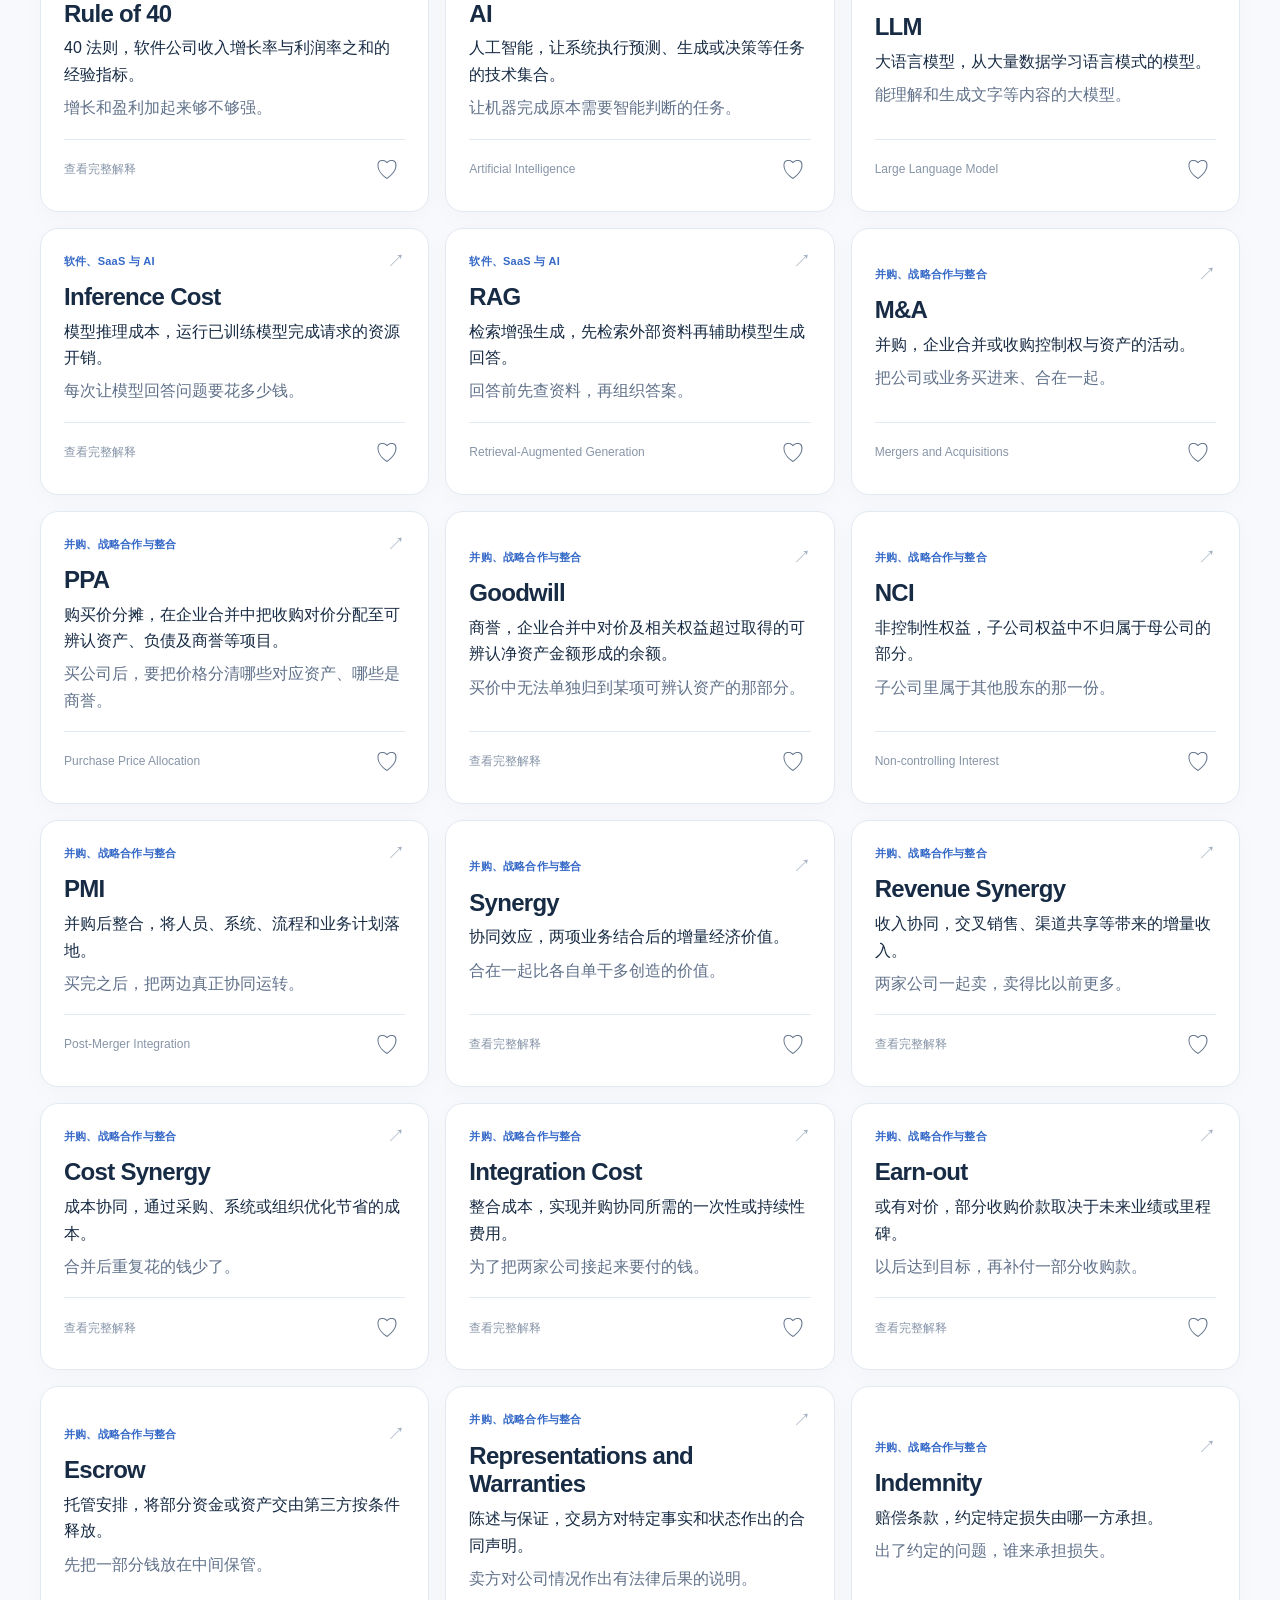
==== commit 56c9c0a2: "Expand glossary with essential accounting and investment terms" ====
--- a/index.html
+++ b/index.html
@@ -7,11 +7,11 @@
   <meta name="apple-mobile-web-app-capable" content="yes">
   <meta name="apple-mobile-web-app-title" content="投资术语">
   <meta name="apple-mobile-web-app-status-bar-style" content="default">
-  <meta name="description" content="150 个常用投资术语、8 个分类与 6 张交互式图解。离线也能查阅的投资知识手册。">
+  <meta name="description" content="180 个常用投资术语、8 个分类与 6 张交互式图解。离线也能查阅的投资知识手册。">
   <link rel="canonical" href="https://jianzhinanhai.github.io/investment-glossary/">
   <meta property="og:type" content="website">
   <meta property="og:title" content="Investment Glossary｜投资术语知识库">
-  <meta property="og:description" content="150 个常用投资术语、8 个分类与 6 张交互式图解。随时查阅的投资知识手册。">
+  <meta property="og:description" content="180 个常用投资术语、8 个分类与 6 张交互式图解。随时查阅的投资知识手册。">
   <meta property="og:url" content="https://jianzhinanhai.github.io/investment-glossary/">
   <meta property="og:image" content="https://jianzhinanhai.github.io/investment-glossary/assets/icon-512.png">
   <meta name="twitter:card" content="summary">
@@ -51,7 +51,7 @@
             <h1 id="discover-title">复杂概念，<br><em>讲得明白。</em></h1>
             <p class="hero-lede">从交易文件到现金流，从基金回报到 AI 商业模式。用准确、易懂的解释，快速建立投资判断的共同语言。</p>
             <div class="hero-metrics" aria-label="知识库内容">
-              <span><strong id="hero-term-count">150</strong><small>精选术语</small></span>
+              <span><strong id="hero-term-count">180</strong><small>精选术语</small></span>
               <span><strong>8</strong><small>知识分类</small></span>
               <span><strong>6</strong><small>交互图解</small></span>
             </div>
@@ -81,7 +81,7 @@
         <div class="learning-panel">
           <div class="panel-heading"><div><p class="eyebrow">A LITTLE EVERY DAY</p><h2>本次推荐 5 个</h2></div><button id="refresh-recs" class="text-button" type="button">换一组 ↗</button></div>
           <p id="progress-copy" class="progress-copy" aria-live="polite"></p>
-          <div class="progress-track" role="progressbar" aria-label="已掌握术语进度" aria-valuemin="0" aria-valuemax="150" aria-valuenow="0"><span id="progress-fill"></span></div>
+          <div class="progress-track" role="progressbar" aria-label="已掌握术语进度" aria-valuemin="0" aria-valuemax="180" aria-valuenow="0"><span id="progress-fill"></span></div>
           <div id="recommendations" class="recommendations"></div>
         </div>
         <div class="section-heading diagram-heading"><div><p class="eyebrow">THE BIG PICTURE</p><h2>六张结构图解</h2></div><p>蓝色节点可点，示例数据均为演示。</p></div>
